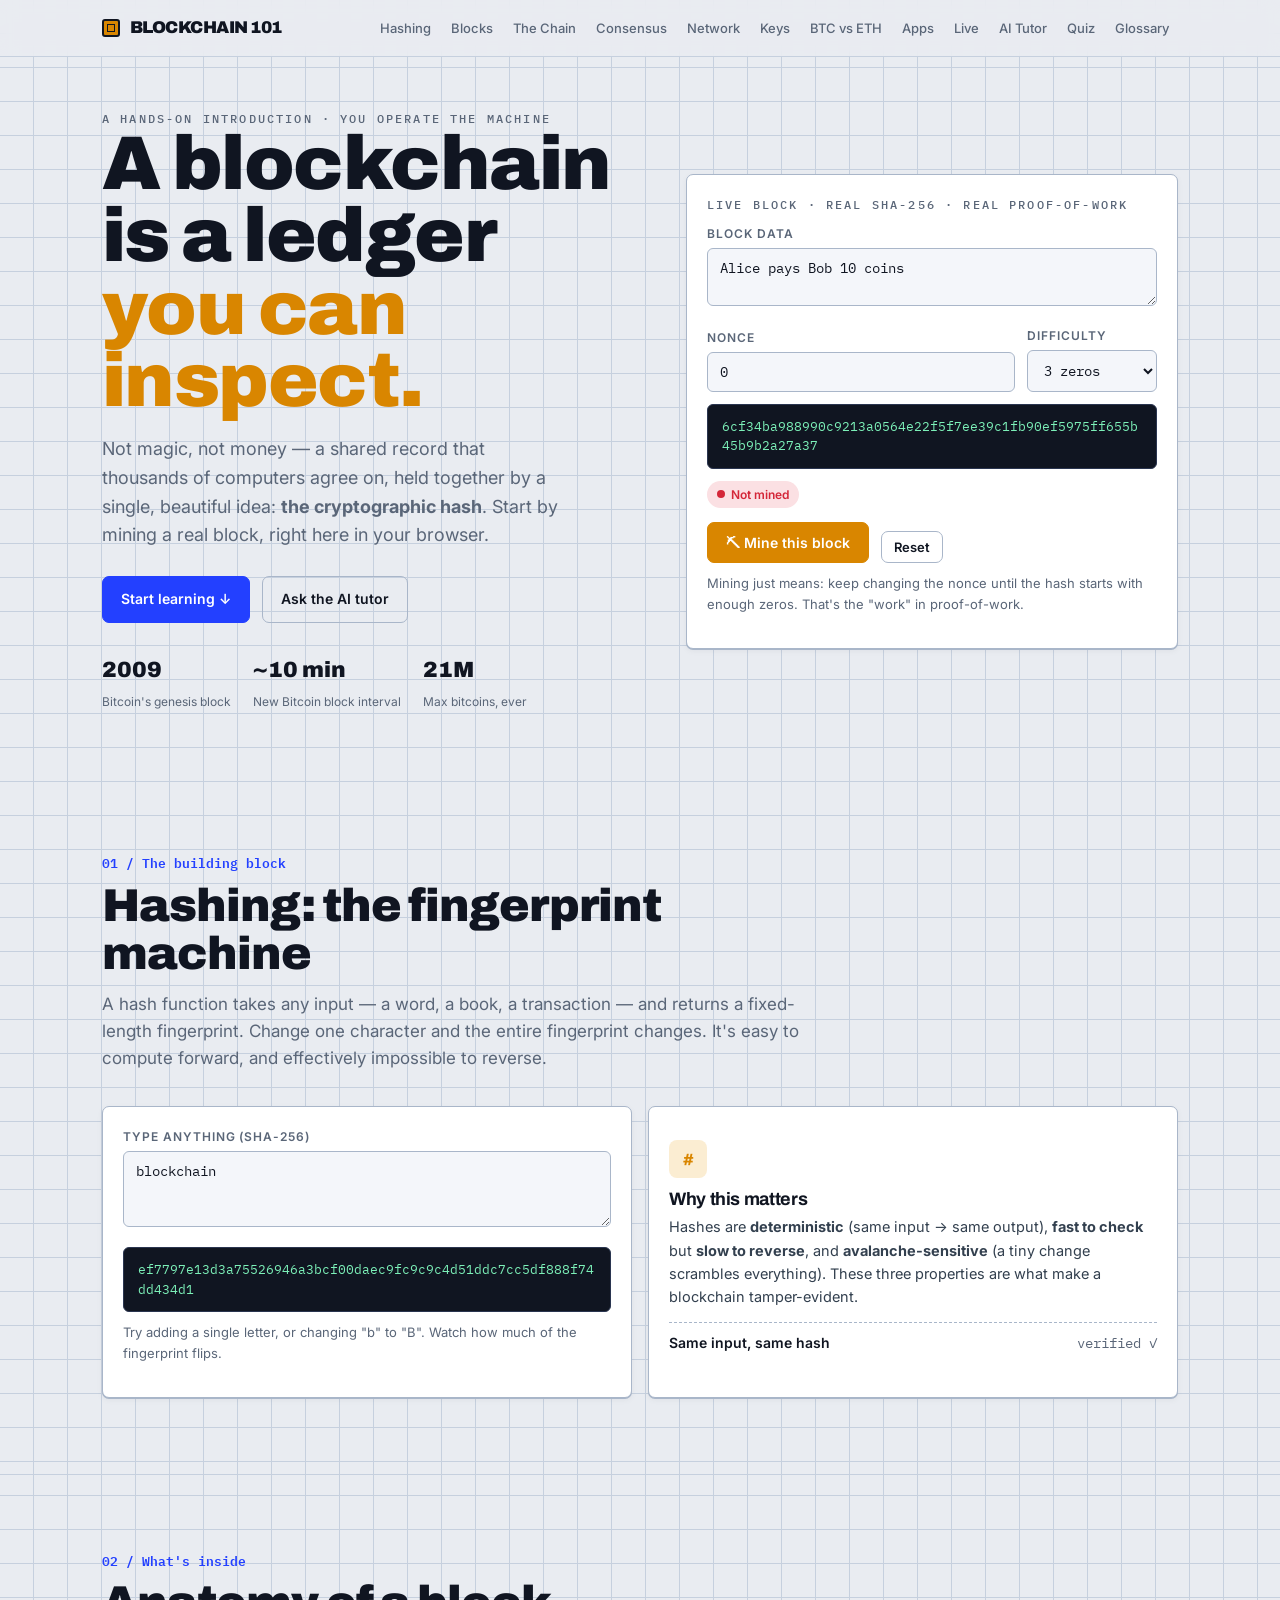
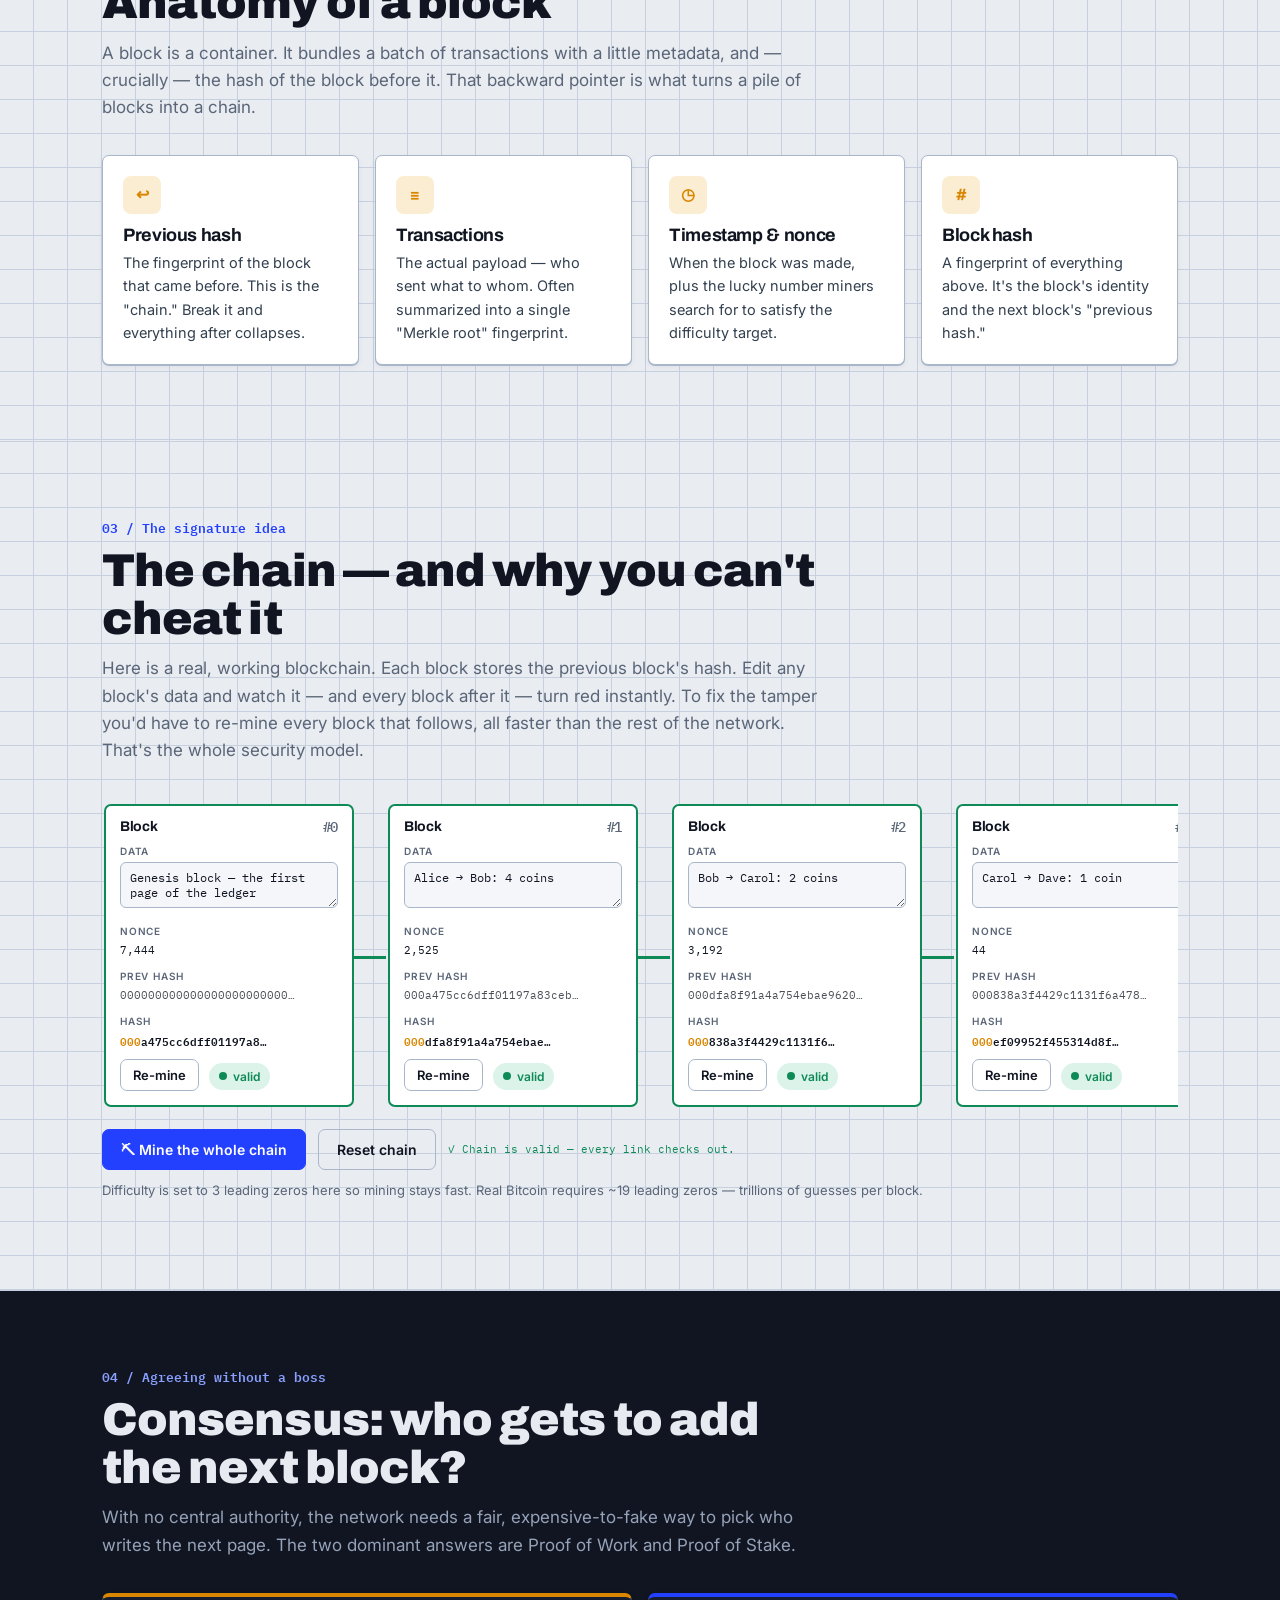
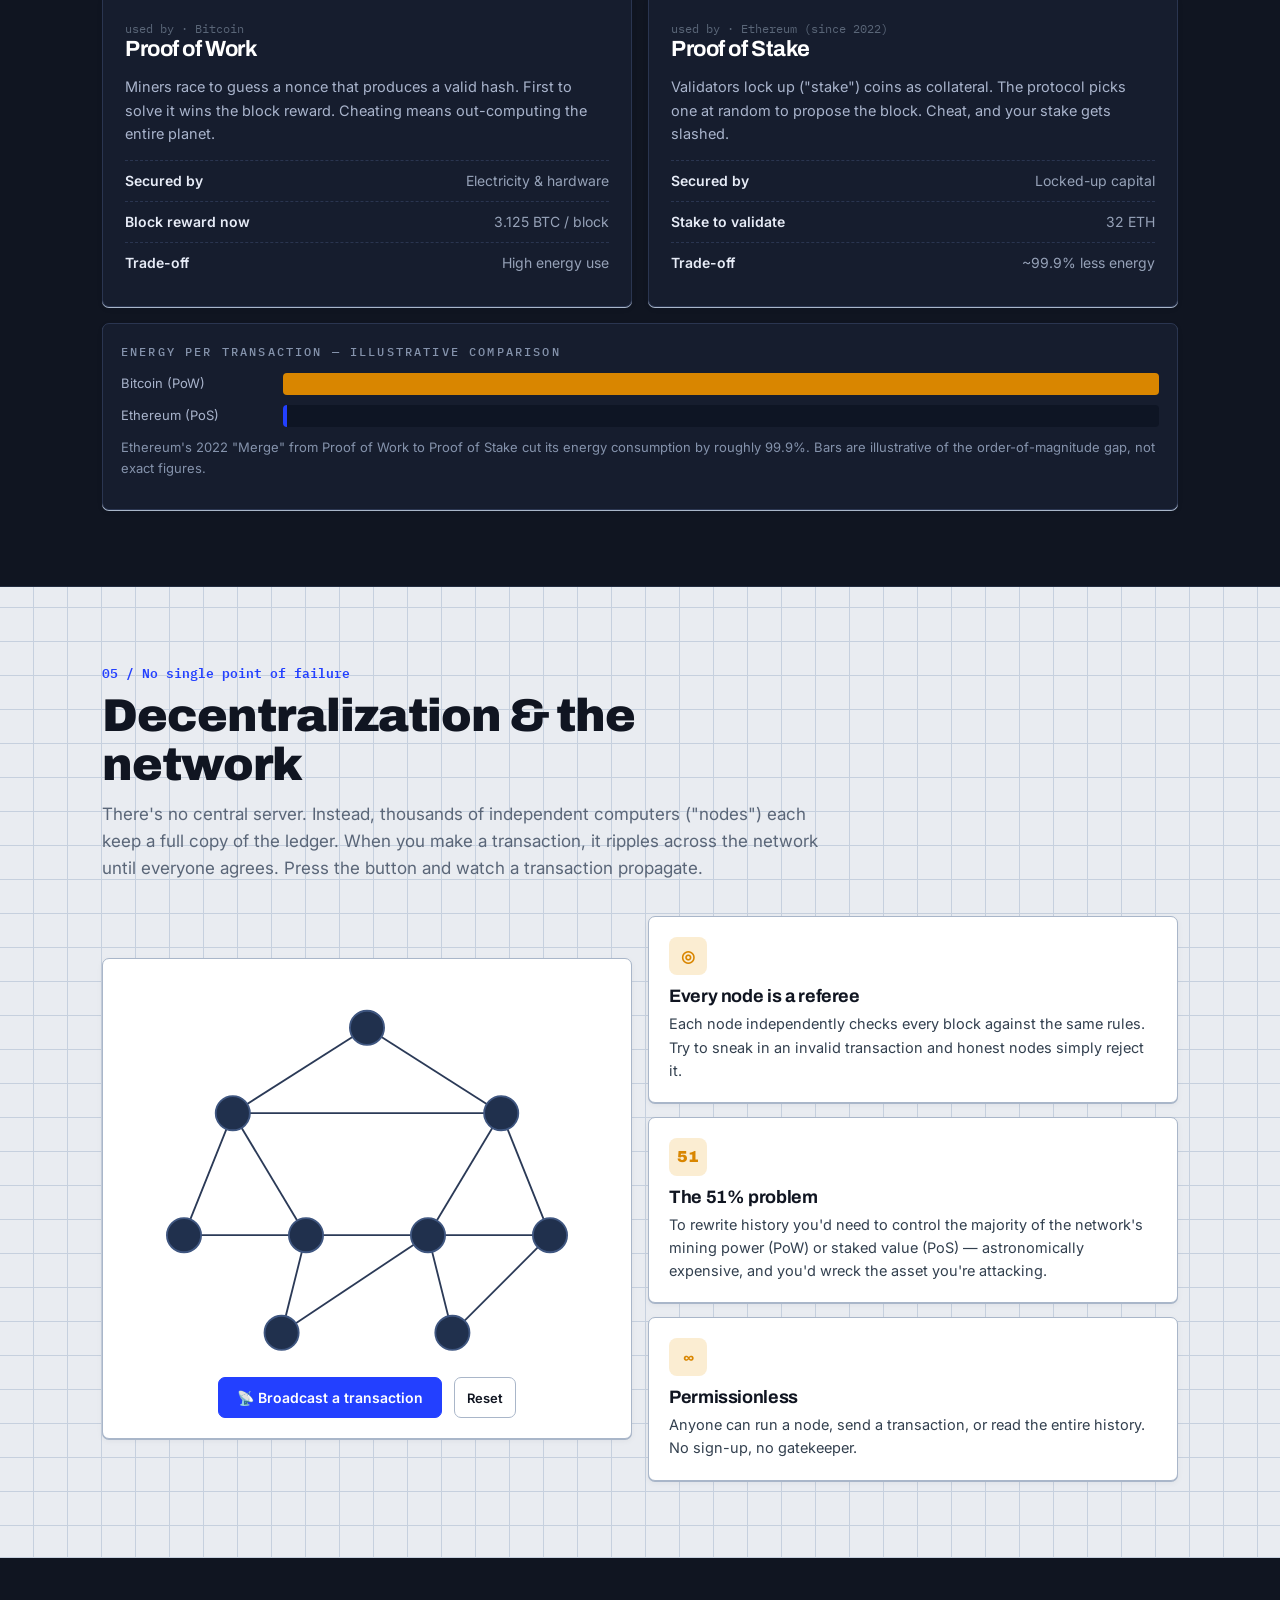
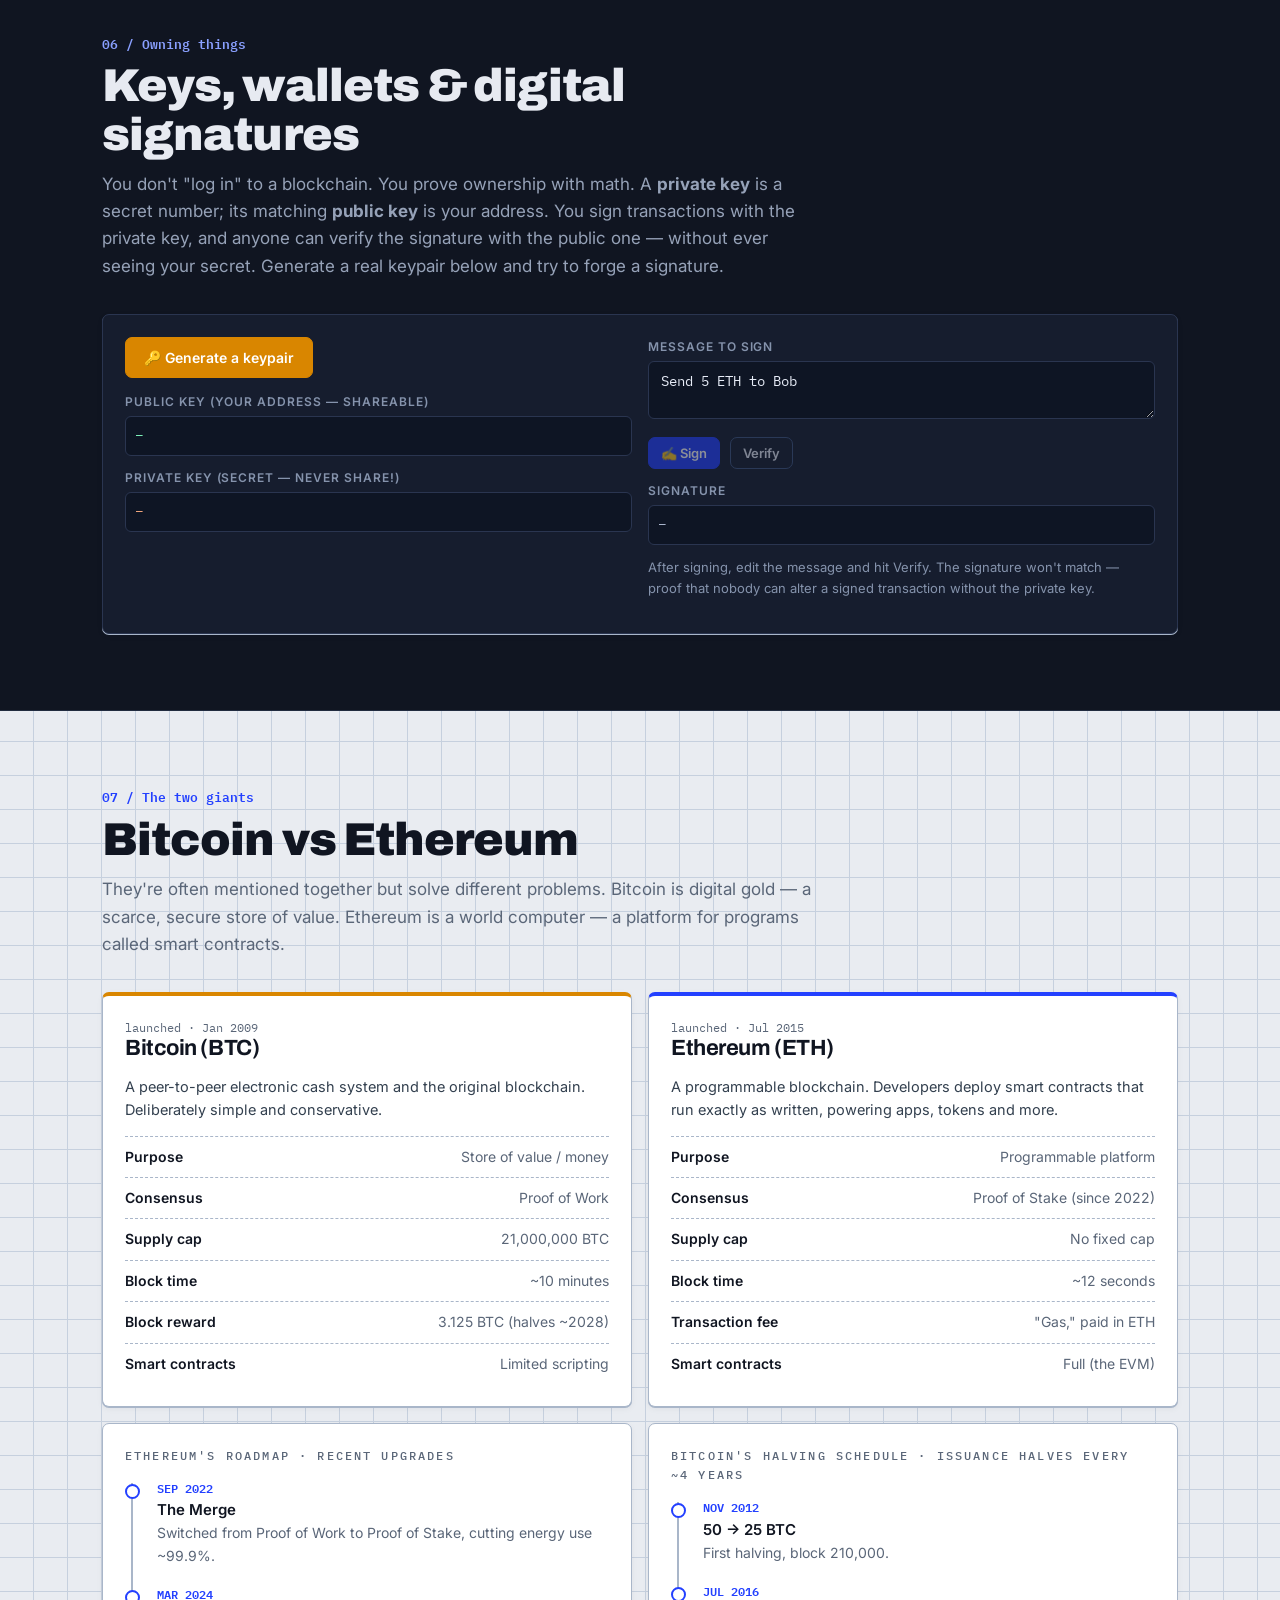
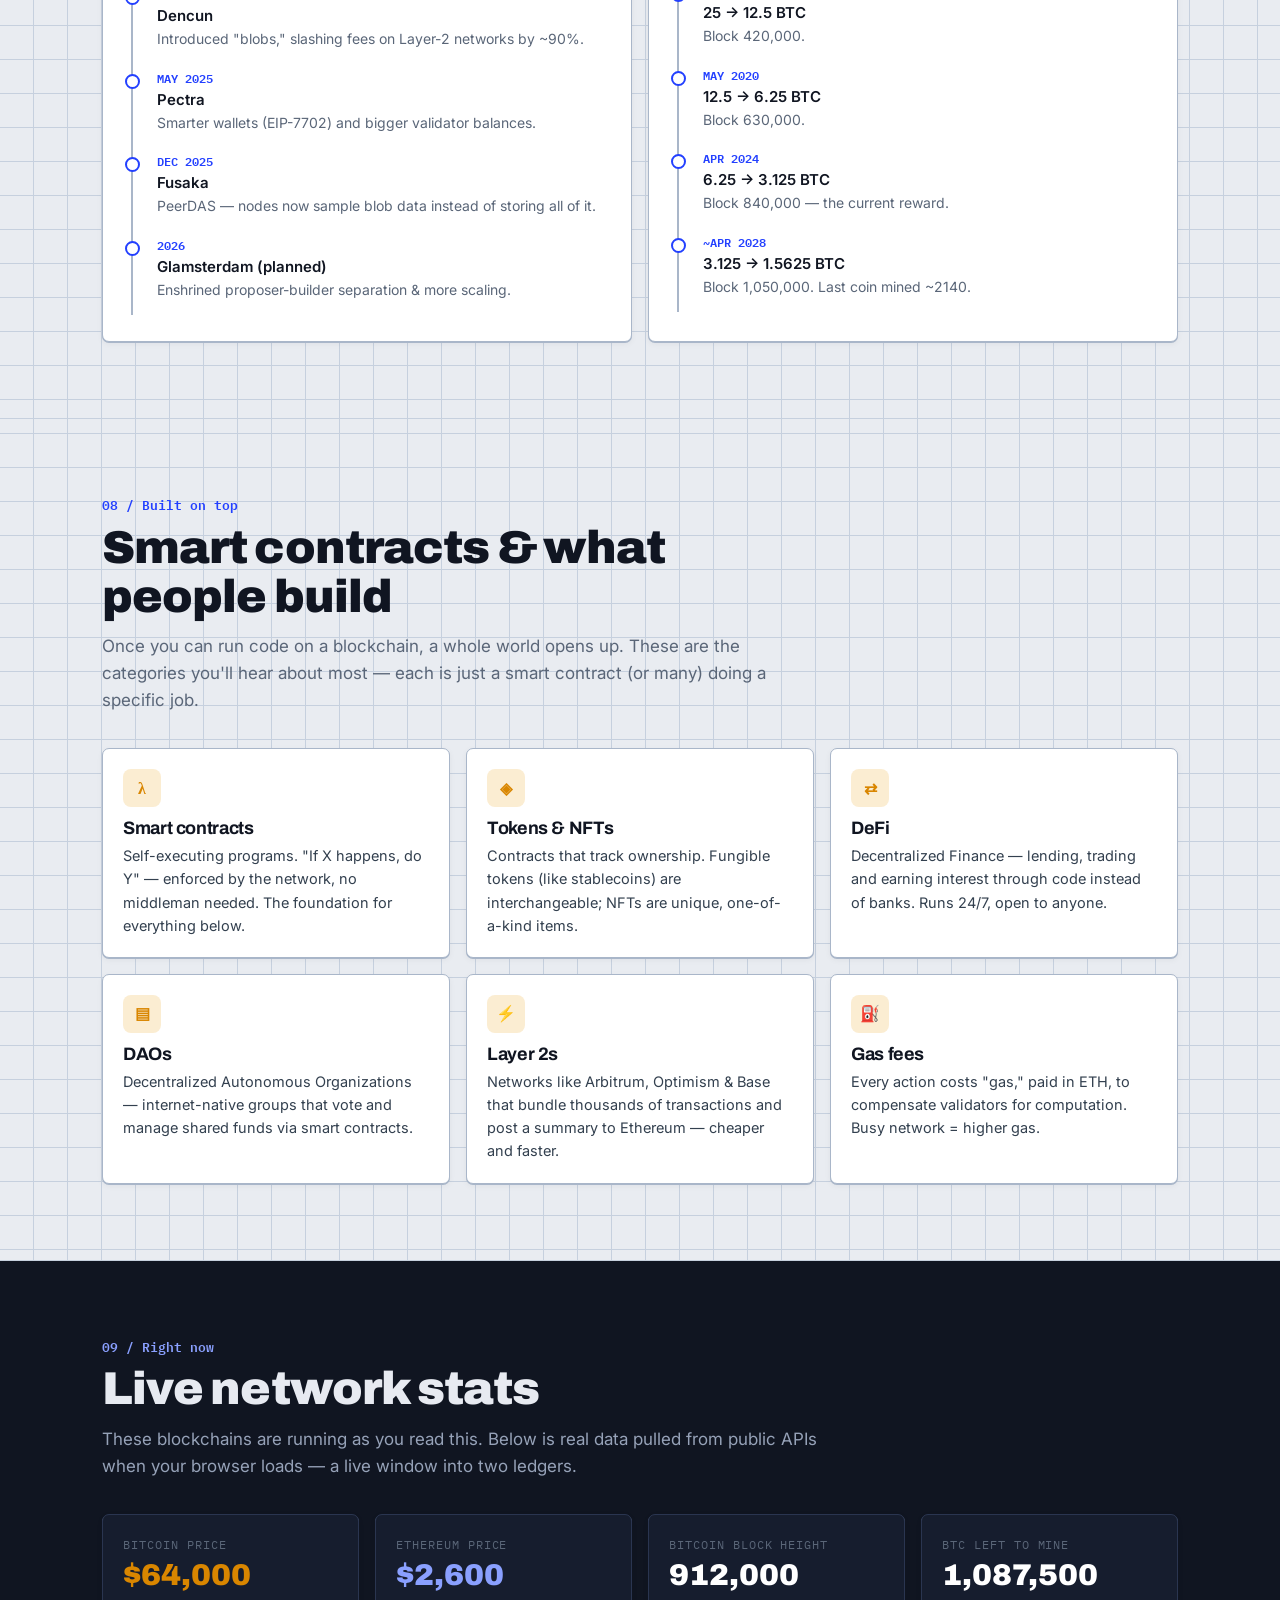
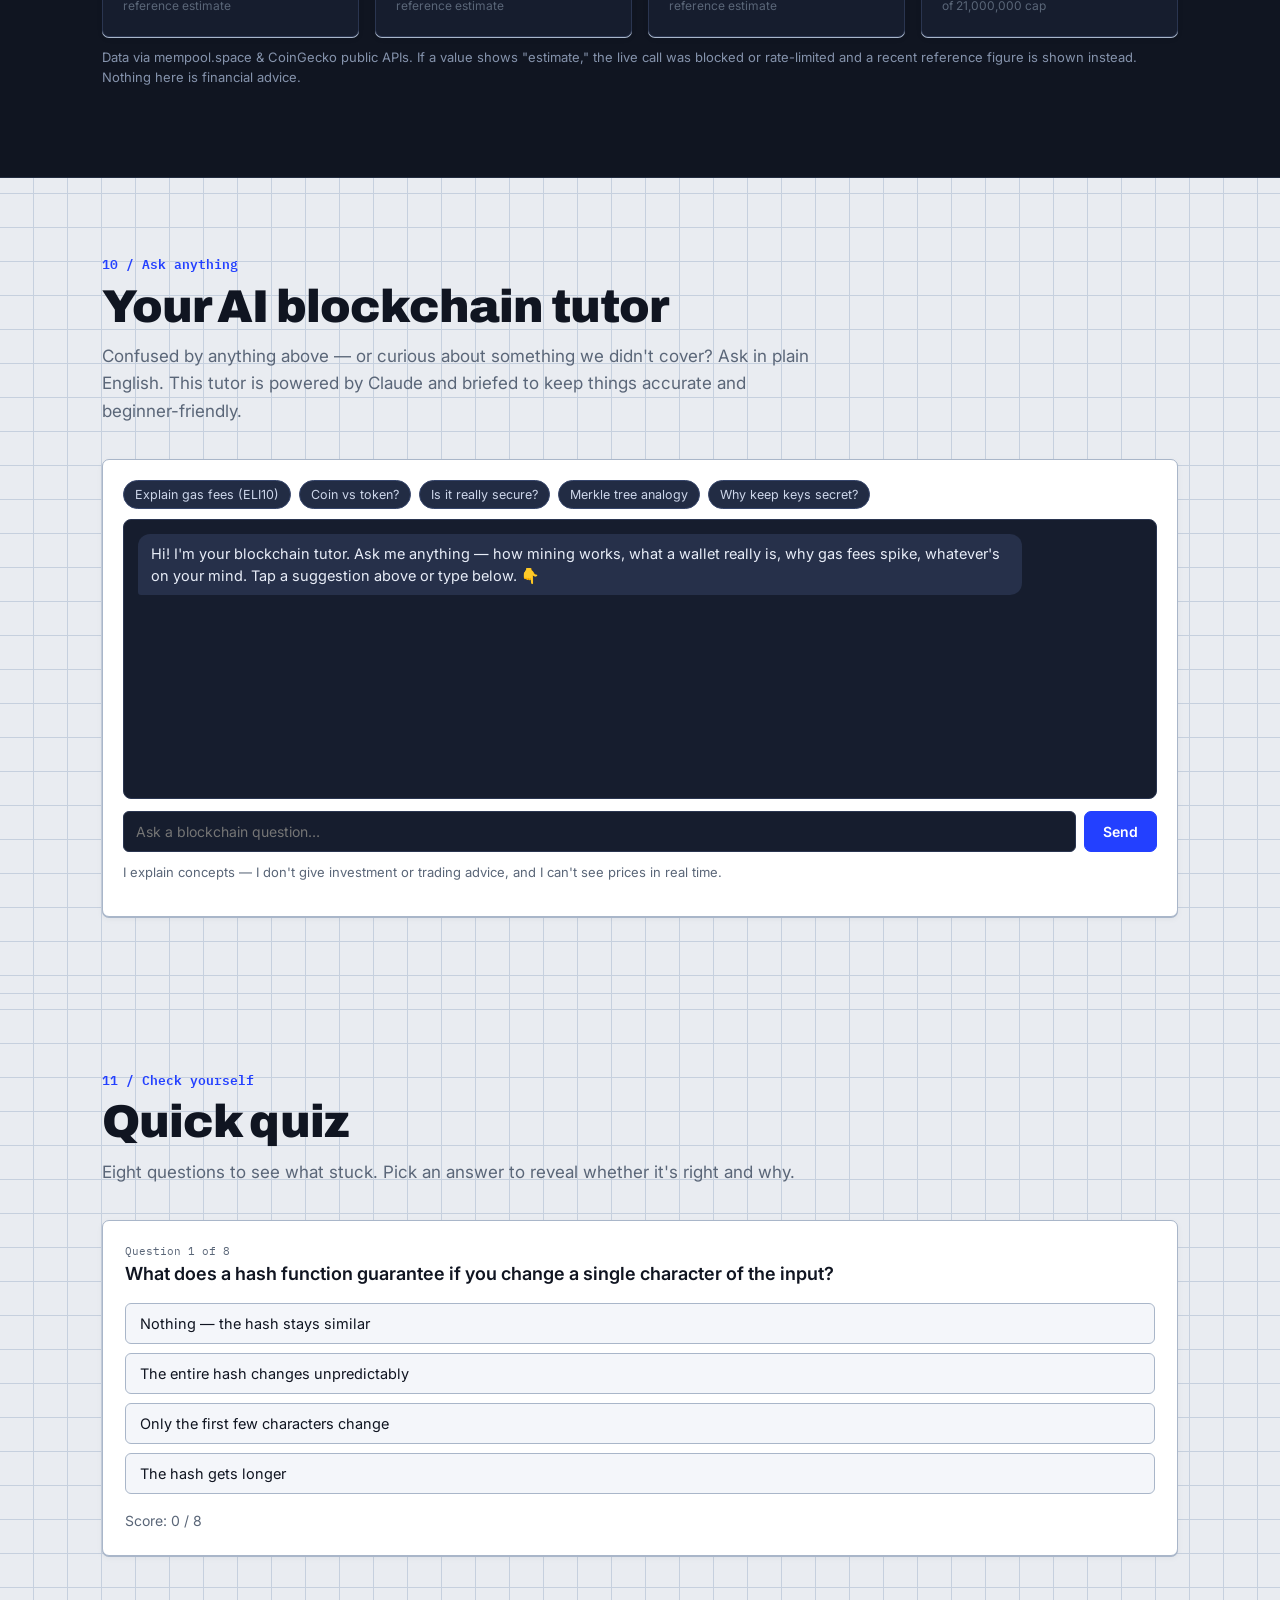
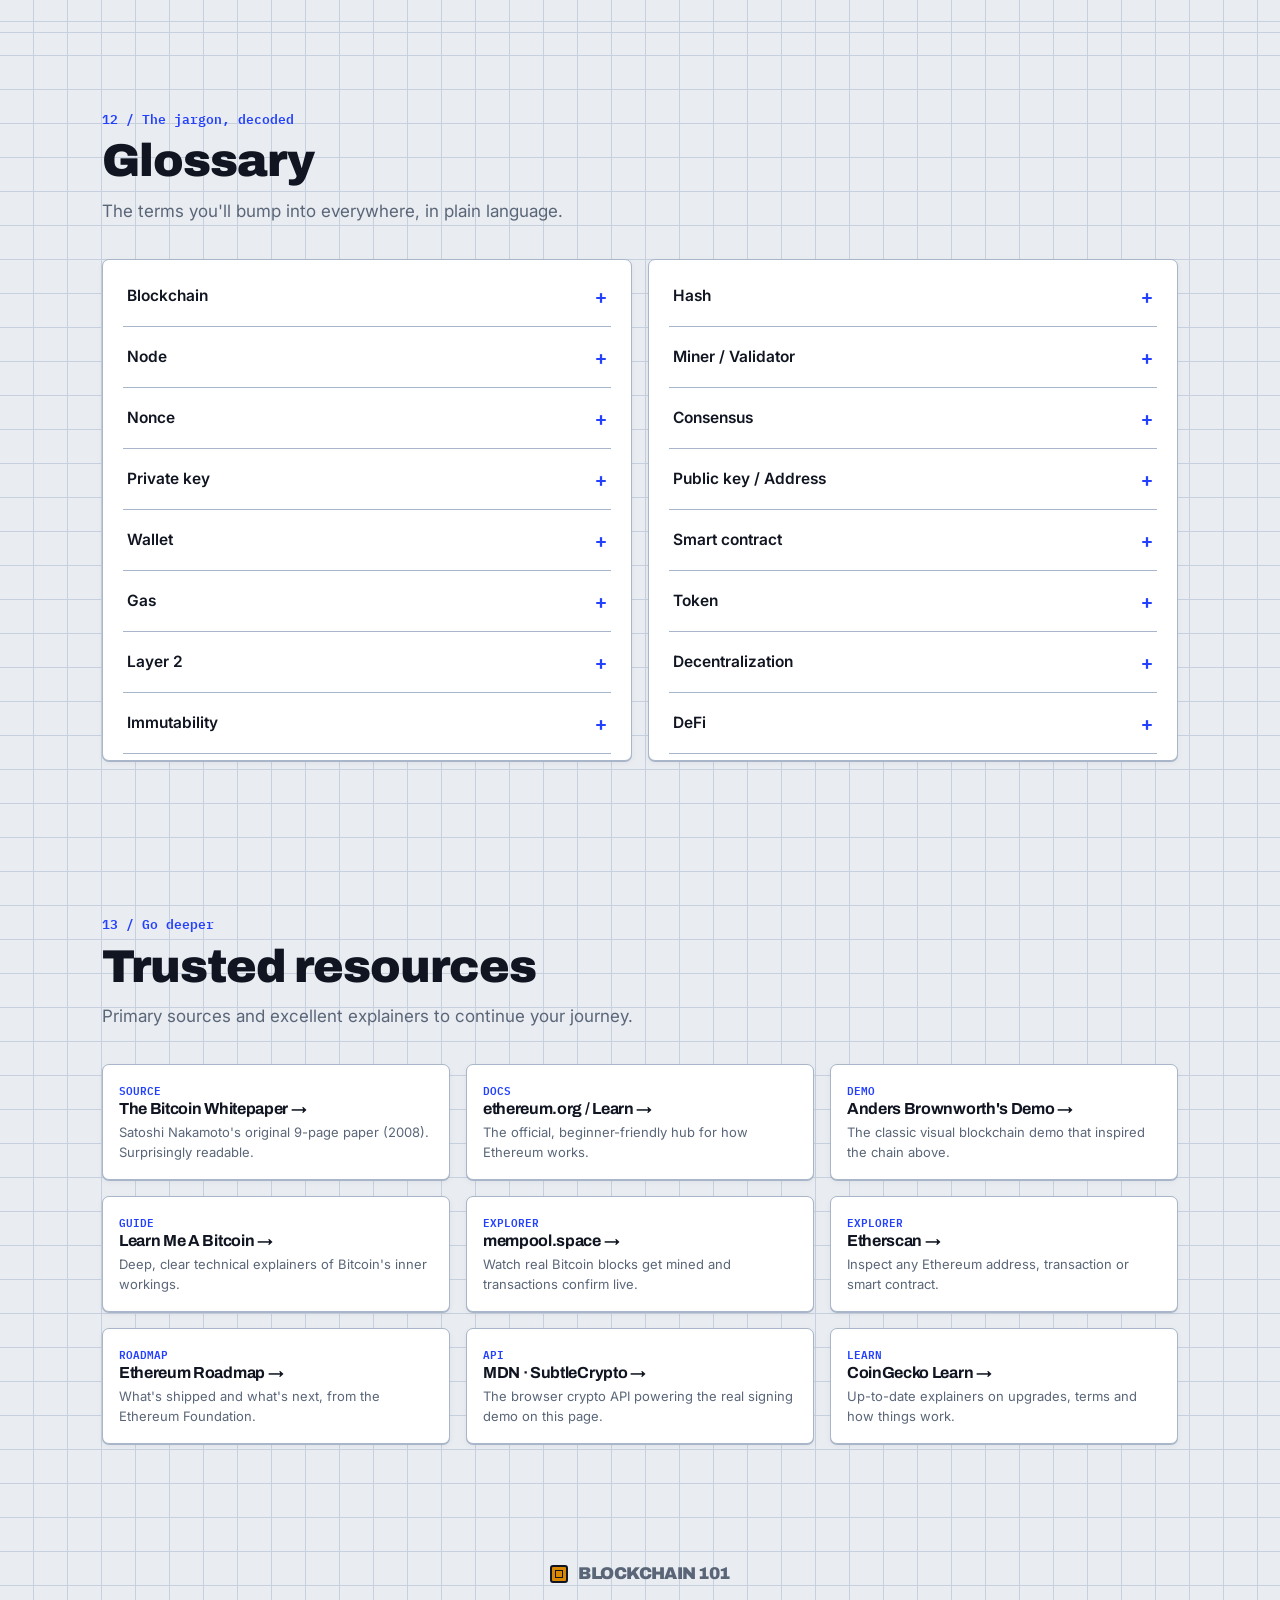
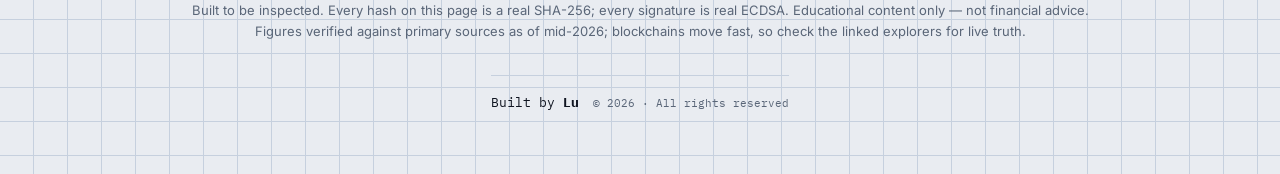
==== blockchain-101.html @ 1255861b "Add files via upload" ====
<!DOCTYPE html>
<html lang="en">
<head>
<meta charset="UTF-8">
<meta name="viewport" content="width=device-width, initial-scale=1.0">
<title>Blockchain 101 — Inspect the Machine</title>
<link rel="preconnect" href="https://fonts.googleapis.com">
<link rel="preconnect" href="https://fonts.gstatic.com" crossorigin>
<link href="https://fonts.googleapis.com/css2?family=Archivo:wght@600;700;800;900&family=Inter:wght@400;500;600;700&family=IBM+Plex+Mono:wght@400;500;600&display=swap" rel="stylesheet">
<style>
  :root{
    --paper:#E9ECF1; --ink:#101521; --panel:#FFFFFF; --panel-2:#F4F6FA;
    --line:#C6D0DE; --line-strong:#A9B6C9; --muted:#5A6678;
    --cobalt:#2340FF; --cobalt-soft:#E6EAFF;
    --gold:#D98600; --gold-soft:#FBEDD2;
    --valid:#0E8A57; --valid-soft:#DBF3E8;
    --invalid:#D42638; --invalid-soft:#FBE0E3;
    --r:7px; --maxw:1120px;
    --shadow:0 1px 0 var(--line-strong), 0 2px 6px rgba(16,21,33,.05);
  }
  *{box-sizing:border-box}
  html{scroll-behavior:smooth}
  @media (prefers-reduced-motion:reduce){html{scroll-behavior:auto} *{animation-duration:.001ms!important;transition-duration:.001ms!important}}
  body{
    margin:0; background:var(--paper); color:var(--ink);
    font-family:'Inter',system-ui,sans-serif; line-height:1.6; font-size:16px;
    background-image:
      linear-gradient(var(--line) 1px,transparent 1px),
      linear-gradient(90deg,var(--line) 1px,transparent 1px);
    background-size:34px 34px; background-position:-1px -1px;
  }
  ::selection{background:var(--cobalt);color:#fff}
  a{color:var(--cobalt);text-decoration:none}
  a:hover{text-decoration:underline}
  h1,h2,h3,h4{font-family:'Archivo',sans-serif;line-height:1.05;margin:0;letter-spacing:-.02em}
  .mono{font-family:'IBM Plex Mono',monospace}
  .wrap{max-width:var(--maxw);margin:0 auto;padding:0 22px}
  .eyebrow{font-family:'IBM Plex Mono',monospace;font-size:12px;font-weight:500;letter-spacing:.18em;text-transform:uppercase;color:var(--muted)}
  button{font-family:'Inter',sans-serif;cursor:pointer}
  button:focus-visible,a:focus-visible,textarea:focus-visible,input:focus-visible,select:focus-visible,.qopt:focus-visible{outline:3px solid var(--cobalt);outline-offset:2px}
  .btn{background:var(--ink);color:#fff;border:1px solid var(--ink);padding:11px 18px;border-radius:var(--r);font-weight:600;font-size:14px;transition:transform .08s,background .15s}
  .btn:hover{background:#000;transform:translateY(-1px)}
  .btn:active{transform:translateY(0)}
  .btn.cobalt{background:var(--cobalt);border-color:var(--cobalt)}
  .btn.cobalt:hover{background:#1730d8}
  .btn.ghost{background:transparent;color:var(--ink);border:1px solid var(--line-strong)}
  .btn.ghost:hover{background:var(--panel-2);transform:translateY(-1px)}
  .btn.gold{background:var(--gold);border-color:var(--gold);color:#fff}
  .btn.gold:hover{background:#b97300}
  .btn:disabled{opacity:.5;cursor:not-allowed;transform:none}
  .btn.sm{padding:7px 12px;font-size:13px}

  /* NAV */
  nav{position:sticky;top:0;z-index:50;background:rgba(233,236,241,.86);backdrop-filter:blur(8px);border-bottom:1px solid var(--line)}
  .navbar{display:flex;align-items:center;justify-content:space-between;height:56px}
  .brand{display:flex;align-items:center;gap:10px;font-family:'Archivo';font-weight:900;font-size:17px;letter-spacing:-.03em}
  .brand .cube{width:18px;height:18px;border:2px solid var(--ink);border-radius:3px;position:relative;background:var(--gold)}
  .brand .cube::after{content:"";position:absolute;inset:3px;border:1px solid var(--ink)}
  .navlinks{display:flex;gap:2px;flex-wrap:wrap}
  .navlinks a{color:var(--muted);font-size:13px;font-weight:500;padding:6px 9px;border-radius:5px}
  .navlinks a:hover{color:var(--ink);background:var(--panel-2);text-decoration:none}
  .progress{position:fixed;top:0;left:0;height:3px;background:var(--gold);width:0;z-index:60;transition:width .1s}
  @media(max-width:860px){.navlinks{display:none}}

  /* SECTION SCAFFOLD */
  section{padding:76px 0;border-bottom:1px solid var(--line)}
  .sechead{margin-bottom:34px;max-width:720px}
  .sechead .num{font-family:'IBM Plex Mono';color:var(--cobalt);font-weight:600;font-size:13px}
  .sechead h2{font-size:clamp(28px,4.2vw,46px);font-weight:900;margin:8px 0 12px}
  .sechead p{color:var(--muted);font-size:17px;margin:0}
  .dark{background:var(--ink);color:#E7EAF1;border-color:#222c3f;background-image:none}
  .dark .sechead p{color:#96A2B8}
  .dark .eyebrow{color:#8593AC}
  .dark a{color:#8AA0FF}

  /* CARDS */
  .card{background:var(--panel);border:1px solid var(--line-strong);border-radius:var(--r);box-shadow:var(--shadow)}
  .grid{display:grid;gap:16px}
  .g2{grid-template-columns:1fr 1fr}
  .g3{grid-template-columns:repeat(3,1fr)}
  .g4{grid-template-columns:repeat(4,1fr)}
  @media(max-width:820px){.g2,.g3,.g4{grid-template-columns:1fr}}

  textarea,input[type=text],select{
    width:100%;font-family:'IBM Plex Mono',monospace;font-size:14px;color:var(--ink);
    background:var(--panel-2);border:1px solid var(--line-strong);border-radius:6px;padding:10px 12px;resize:vertical
  }
  label.fld{display:block;font-size:12px;font-weight:600;color:var(--muted);text-transform:uppercase;letter-spacing:.08em;margin:0 0 5px}

  /* HERO */
  .hero{padding-top:52px;padding-bottom:64px}
  .hero-grid{display:grid;grid-template-columns:1.05fr .95fr;gap:40px;align-items:center}
  @media(max-width:900px){.hero-grid{grid-template-columns:1fr;gap:28px}}
  .hero h1{font-size:clamp(40px,7vw,76px);font-weight:900;line-height:.95}
  .hero h1 .hl{color:var(--gold)}
  .hero .lede{font-size:18px;color:var(--muted);max-width:460px;margin:18px 0 26px}
  .hero .cta-row{display:flex;gap:12px;flex-wrap:wrap}
  .hero .facts{display:flex;gap:22px;margin-top:30px;flex-wrap:wrap}
  .hero .facts .f b{font-family:'Archivo';font-weight:900;font-size:22px;display:block}
  .hero .facts .f span{font-size:12px;color:var(--muted)}

  /* MINE INSTRUMENT */
  .instrument{padding:20px}
  .instrument .row{display:flex;gap:12px;align-items:flex-end;flex-wrap:wrap}
  .hashline{font-family:'IBM Plex Mono';font-size:13px;word-break:break-all;background:var(--ink);color:#7CF0B8;padding:12px 14px;border-radius:6px;margin-top:12px;line-height:1.5;border:1px solid #2a3550}
  .hashline .zeros{color:var(--gold);background:rgba(217,134,0,.18);border-radius:2px}
  .statusbar{display:flex;align-items:center;gap:10px;margin-top:12px;font-size:13px;flex-wrap:wrap}
  .pill{display:inline-flex;align-items:center;gap:6px;font-weight:600;font-size:12px;padding:4px 10px;border-radius:20px}
  .pill.ok{background:var(--valid-soft);color:var(--valid)}
  .pill.bad{background:var(--invalid-soft);color:var(--invalid)}
  .dot{width:8px;height:8px;border-radius:50%}
  .dot.ok{background:var(--valid)} .dot.bad{background:var(--invalid)}

  /* BLOCKCHAIN DEMO */
  .chain{display:flex;gap:0;overflow-x:auto;padding:6px 2px 16px}
  .blk{min-width:250px;flex:1;background:var(--panel);border:2px solid var(--valid);border-radius:var(--r);padding:14px;margin-right:34px;position:relative;transition:border-color .2s,background .2s}
  .blk:last-child{margin-right:0}
  .blk.invalid{border-color:var(--invalid);background:var(--invalid-soft)}
  .blk::after{content:"";position:absolute;top:50%;right:-34px;width:34px;height:3px;background:var(--valid)}
  .blk.invalid::after{background:var(--invalid)}
  .blk:last-child::after{display:none}
  .blk h4{font-size:14px;display:flex;justify-content:space-between;align-items:center;margin-bottom:8px}
  .blk h4 .bi{font-family:'IBM Plex Mono';color:var(--muted);font-weight:500}
  .blk .lbl{font-size:10px;text-transform:uppercase;letter-spacing:.08em;color:var(--muted);margin:8px 0 3px;font-weight:600}
  .blk textarea{min-height:44px;font-size:12px;padding:7px 9px}
  .blk .mono-sm{font-family:'IBM Plex Mono';font-size:11px;word-break:break-all;color:var(--ink)}
  .blk .prevh{opacity:.75}
  .blk .curh{font-weight:600}
  .blk .z{color:var(--gold)}
  @media(max-width:820px){.blk{margin-right:26px}.blk::after{right:-26px;width:26px}}

  /* NETWORK */
  .netsvg{width:100%;max-width:560px;height:auto;display:block;margin:0 auto}
  .node{fill:#20304d;stroke:#3f5680;stroke-width:1.5;transition:fill .3s,stroke .3s}
  .node.active{fill:var(--gold);stroke:#ffce7a}
  .node.confirmed{fill:var(--valid);stroke:#5fd6a0}
  .edge{stroke:#2b3a57;stroke-width:1.5}
  .edge.lit{stroke:var(--gold);stroke-width:2.5}

  /* COMPARISON */
  .cmp{display:grid;grid-template-columns:1fr 1fr;gap:16px}
  @media(max-width:820px){.cmp{grid-template-columns:1fr}}
  .cmp .col{padding:22px}
  .cmp .col h3{font-size:22px;margin-bottom:4px}
  .cmp .col .tag{font-family:'IBM Plex Mono';font-size:12px;color:var(--muted)}
  .kv{display:flex;justify-content:space-between;gap:12px;padding:9px 0;border-top:1px dashed var(--line-strong);font-size:14px}
  .kv b{font-weight:600}
  .kv span{color:var(--muted);text-align:right}
  .btc{border-top:4px solid var(--gold)}
  .eth{border-top:4px solid var(--cobalt)}

  /* TIMELINE */
  .tl{position:relative;padding-left:26px;margin-top:8px}
  .tl::before{content:"";position:absolute;left:6px;top:4px;bottom:4px;width:2px;background:var(--line-strong)}
  .tl .ev{position:relative;padding:0 0 18px 6px}
  .tl .ev::before{content:"";position:absolute;left:-26px;top:5px;width:11px;height:11px;border-radius:50%;background:var(--panel);border:2px solid var(--cobalt)}
  .tl .ev .d{font-family:'IBM Plex Mono';font-size:12px;color:var(--cobalt);font-weight:600}
  .tl .ev .t{font-weight:600;font-size:15px}
  .tl .ev .x{color:var(--muted);font-size:14px}

  /* CONCEPT CARDS */
  .concept{padding:20px}
  .concept .ic{width:38px;height:38px;border-radius:8px;background:var(--gold-soft);display:flex;align-items:center;justify-content:center;font-family:'Archivo';font-weight:900;color:var(--gold);margin-bottom:12px}
  .concept h4{font-size:18px;margin-bottom:6px}
  .concept p{margin:0;font-size:14.5px;color:#33404f}

  /* STATS */
  .stat{padding:20px;text-align:left}
  .stat .k{font-family:'IBM Plex Mono';font-size:12px;color:var(--muted);text-transform:uppercase;letter-spacing:.08em}
  .stat .v{font-family:'Archivo';font-weight:900;font-size:30px;margin-top:6px;line-height:1}
  .stat .s{font-size:12px;color:var(--muted);margin-top:6px}
  .livebadge{display:inline-flex;align-items:center;gap:6px;font-size:11px;font-family:'IBM Plex Mono';color:var(--valid);font-weight:600}
  .livebadge .dot{width:7px;height:7px;background:var(--valid);animation:blink 1.4s infinite}
  @keyframes blink{50%{opacity:.25}}

  /* TUTOR */
  .tutor{padding:20px}
  .chatbox{background:#161d2e;border:1px solid #2a3550;border-radius:8px;padding:14px;height:280px;overflow-y:auto;margin-bottom:12px;display:flex;flex-direction:column;gap:10px}
  .msg{max-width:88%;padding:9px 13px;border-radius:12px;font-size:14.5px;line-height:1.5;white-space:pre-wrap}
  .msg.u{align-self:flex-end;background:var(--cobalt);color:#fff;border-bottom-right-radius:3px}
  .msg.a{align-self:flex-start;background:#26304a;color:#e7ecf7;border-bottom-left-radius:3px}
  .msg.a a{color:#9fb2ff}
  .chips{display:flex;gap:8px;flex-wrap:wrap;margin-bottom:10px}
  .chip{background:#222c44;border:1px solid #35446a;color:#cdd6ea;font-size:12.5px;padding:6px 11px;border-radius:20px;cursor:pointer;transition:background .15s}
  .chip:hover{background:#2c3a5c}
  .inputrow{display:flex;gap:8px}
  .inputrow input{background:#161d2e;color:#e7ecf7;border-color:#2a3550;font-family:'Inter'}
  .typing{display:inline-flex;gap:4px}
  .typing span{width:6px;height:6px;border-radius:50%;background:#8ea0c8;animation:td 1s infinite}
  .typing span:nth-child(2){animation-delay:.15s} .typing span:nth-child(3){animation-delay:.3s}
  @keyframes td{0%,60%,100%{opacity:.25}30%{opacity:1}}

  /* QUIZ */
  .quiz{padding:22px}
  .qq{font-weight:600;font-size:18px;margin-bottom:14px}
  .qopts{display:grid;gap:9px}
  .qopt{text-align:left;background:var(--panel-2);border:1px solid var(--line-strong);border-radius:6px;padding:11px 14px;font-size:14.5px;font-family:'Inter';color:var(--ink);transition:background .12s}
  .qopt:hover:not(:disabled){background:var(--cobalt-soft);border-color:var(--cobalt)}
  .qopt.correct{background:var(--valid-soft);border-color:var(--valid);color:var(--valid);font-weight:600}
  .qopt.wrong{background:var(--invalid-soft);border-color:var(--invalid);color:var(--invalid)}
  .qexpl{margin-top:14px;padding:12px 14px;background:var(--gold-soft);border-radius:6px;font-size:14px;display:none}
  .qexpl.show{display:block}
  .qbar{display:flex;justify-content:space-between;align-items:center;margin-top:16px;font-size:14px;color:var(--muted)}

  /* GLOSSARY */
  .gitem{border-bottom:1px solid var(--line-strong)}
  .gitem summary{cursor:pointer;padding:14px 4px;font-weight:600;font-size:15.5px;list-style:none;display:flex;justify-content:space-between;align-items:center}
  .gitem summary::-webkit-details-marker{display:none}
  .gitem summary::after{content:"+";font-family:'IBM Plex Mono';color:var(--cobalt);font-size:20px;font-weight:600}
  .gitem[open] summary::after{content:"–"}
  .gitem p{margin:0 4px 16px;color:#38424f;font-size:14.5px}

  /* RESOURCES */
  .res{display:flex;gap:12px;align-items:flex-start;padding:16px;text-decoration:none;color:var(--ink);transition:transform .1s}
  .res:hover{transform:translateY(-2px);text-decoration:none}
  .res .rn{font-family:'IBM Plex Mono';font-size:11px;color:var(--cobalt);font-weight:600}
  .res h4{font-size:16px;margin:2px 0 4px}
  .res p{margin:0;font-size:13px;color:var(--muted)}

  footer{padding:40px 0 60px;text-align:center;color:var(--muted);font-size:13px}
  .note{font-size:13px;color:var(--muted);margin-top:10px}
  .cap{font-family:'IBM Plex Mono';font-size:11px;color:var(--muted)}
  .inlinehash{font-family:'IBM Plex Mono';font-size:13px;background:var(--panel-2);padding:2px 6px;border-radius:4px;border:1px solid var(--line-strong)}
</style>
</head>
<body>
<div class="progress" id="progress"></div>
<nav>
  <div class="wrap navbar">
    <div class="brand"><span class="cube"></span> BLOCKCHAIN&nbsp;101</div>
    <div class="navlinks">
      <a href="#hash">Hashing</a>
      <a href="#block">Blocks</a>
      <a href="#chain">The Chain</a>
      <a href="#consensus">Consensus</a>
      <a href="#network">Network</a>
      <a href="#keys">Keys</a>
      <a href="#compare">BTC vs ETH</a>
      <a href="#apps">Apps</a>
      <a href="#live">Live</a>
      <a href="#tutor">AI Tutor</a>
      <a href="#quiz">Quiz</a>
      <a href="#glossary">Glossary</a>
    </div>
  </div>
</nav>

<!-- HERO -->
<header class="hero wrap">
  <div class="hero-grid">
    <div>
      <div class="eyebrow">A hands-on introduction · you operate the machine</div>
      <h1>A blockchain is a ledger <span class="hl">you can inspect.</span></h1>
      <p class="lede">Not magic, not money — a shared record that thousands of computers agree on, held together by a single, beautiful idea: <b>the cryptographic hash</b>. Start by mining a real block, right here in your browser.</p>
      <div class="cta-row">
        <a href="#hash" class="btn cobalt">Start learning ↓</a>
        <a href="#tutor" class="btn ghost">Ask the AI tutor</a>
      </div>
      <div class="facts">
        <div class="f"><b>2009</b><span>Bitcoin's genesis block</span></div>
        <div class="f"><b>~10&nbsp;min</b><span>New Bitcoin block interval</span></div>
        <div class="f"><b>21M</b><span>Max bitcoins, ever</span></div>
      </div>
    </div>
    <div class="card instrument" id="heroInstrument">
      <div class="eyebrow" style="margin-bottom:10px">Live block · real SHA-256 · real proof-of-work</div>
      <label class="fld" for="heroData">Block data</label>
      <textarea id="heroData" rows="2">Alice pays Bob 10 coins</textarea>
      <div class="row" style="margin-top:12px">
        <div style="flex:1">
          <label class="fld" for="heroNonce">Nonce</label>
          <input type="text" id="heroNonce" value="0">
        </div>
        <div style="width:130px">
          <label class="fld" for="heroDiff">Difficulty</label>
          <select id="heroDiff">
            <option value="2">2 zeros (easy)</option>
            <option value="3" selected>3 zeros</option>
            <option value="4">4 zeros (slow)</option>
          </select>
        </div>
      </div>
      <div class="hashline mono" id="heroHash">—</div>
      <div class="statusbar">
        <span id="heroPill" class="pill bad"><span class="dot bad"></span> Not mined</span>
        <span class="cap" id="heroMeta"></span>
      </div>
      <div class="row" style="margin-top:14px">
        <button class="btn gold" id="heroMine">⛏ Mine this block</button>
        <button class="btn ghost sm" id="heroReset">Reset</button>
      </div>
      <p class="note">Mining just means: keep changing the nonce until the hash starts with enough zeros. That's the "work" in proof-of-work.</p>
    </div>
  </div>
</header>

<!-- HASHING -->
<section id="hash">
  <div class="wrap">
    <div class="sechead">
      <div class="num">01 / The building block</div>
      <h2>Hashing: the fingerprint machine</h2>
      <p>A hash function takes any input — a word, a book, a transaction — and returns a fixed-length fingerprint. Change one character and the entire fingerprint changes. It's easy to compute forward, and effectively impossible to reverse.</p>
    </div>
    <div class="grid g2">
      <div class="card" style="padding:20px">
        <label class="fld" for="hashIn">Type anything (SHA-256)</label>
        <textarea id="hashIn" rows="3">blockchain</textarea>
        <div class="hashline mono" id="hashOut">—</div>
        <p class="note" id="avalanche">Try adding a single letter, or changing "b" to "B". Watch how much of the fingerprint flips.</p>
      </div>
      <div class="card concept" style="display:flex;flex-direction:column;justify-content:center;gap:14px">
        <div>
          <div class="ic">#</div>
          <h4>Why this matters</h4>
          <p>Hashes are <b>deterministic</b> (same input → same output), <b>fast to check</b> but <b>slow to reverse</b>, and <b>avalanche-sensitive</b> (a tiny change scrambles everything). These three properties are what make a blockchain tamper-evident.</p>
        </div>
        <div class="kv" style="border-top:1px dashed var(--line-strong)"><b>Same input, same hash</b><span id="determineFlag" class="mono">verified ✓</span></div>
      </div>
    </div>
  </div>
</section>

<!-- BLOCK ANATOMY -->
<section id="block">
  <div class="wrap">
    <div class="sechead">
      <div class="num">02 / What's inside</div>
      <h2>Anatomy of a block</h2>
      <p>A block is a container. It bundles a batch of transactions with a little metadata, and — crucially — the hash of the block before it. That backward pointer is what turns a pile of blocks into a chain.</p>
    </div>
    <div class="grid g4">
      <div class="card concept"><div class="ic">↩</div><h4>Previous hash</h4><p>The fingerprint of the block that came before. This is the "chain." Break it and everything after collapses.</p></div>
      <div class="card concept"><div class="ic">≡</div><h4>Transactions</h4><p>The actual payload — who sent what to whom. Often summarized into a single "Merkle root" fingerprint.</p></div>
      <div class="card concept"><div class="ic">◷</div><h4>Timestamp &amp; nonce</h4><p>When the block was made, plus the lucky number miners search for to satisfy the difficulty target.</p></div>
      <div class="card concept"><div class="ic">#</div><h4>Block hash</h4><p>A fingerprint of everything above. It's the block's identity and the next block's "previous hash."</p></div>
    </div>
  </div>
</section>

<!-- CHAIN DEMO (signature) -->
<section id="chain">
  <div class="wrap">
    <div class="sechead">
      <div class="num">03 / The signature idea</div>
      <h2>The chain — and why you can't cheat it</h2>
      <p>Here is a real, working blockchain. Each block stores the previous block's hash. Edit any block's data and watch it — and every block after it — turn red instantly. To fix the tamper you'd have to re-mine every block that follows, all faster than the rest of the network. That's the whole security model.</p>
    </div>
    <div class="chain" id="chainDemo"></div>
    <div class="row" style="display:flex;gap:12px;flex-wrap:wrap;margin-top:6px">
      <button class="btn cobalt" id="mineAll">⛏ Mine the whole chain</button>
      <button class="btn ghost" id="resetChain">Reset chain</button>
      <span class="cap" id="chainMeta" style="align-self:center"></span>
    </div>
    <p class="note">Difficulty is set to 3 leading zeros here so mining stays fast. Real Bitcoin requires ~19 leading zeros — trillions of guesses per block.</p>
  </div>
</section>

<!-- CONSENSUS -->
<section id="consensus" class="dark">
  <div class="wrap">
    <div class="sechead">
      <div class="num" style="color:#8AA0FF">04 / Agreeing without a boss</div>
      <h2>Consensus: who gets to add the next block?</h2>
      <p>With no central authority, the network needs a fair, expensive-to-fake way to pick who writes the next page. The two dominant answers are Proof of Work and Proof of Stake.</p>
    </div>
    <div class="cmp">
      <div class="card col" style="background:#161d2e;border-color:#2a3550;color:#e7ecf7;border-top:4px solid var(--gold)">
        <div class="tag">used by · Bitcoin</div>
        <h3 style="color:#fff">Proof of Work</h3>
        <p style="color:#a9b4cc;font-size:14.5px">Miners race to guess a nonce that produces a valid hash. First to solve it wins the block reward. Cheating means out-computing the entire planet.</p>
        <div class="kv" style="border-color:#2a3550"><b>Secured by</b><span style="color:#96a2b8">Electricity &amp; hardware</span></div>
        <div class="kv" style="border-color:#2a3550"><b>Block reward now</b><span style="color:#96a2b8">3.125 BTC / block</span></div>
        <div class="kv" style="border-color:#2a3550"><b>Trade-off</b><span style="color:#96a2b8">High energy use</span></div>
      </div>
      <div class="card col" style="background:#161d2e;border-color:#2a3550;color:#e7ecf7;border-top:4px solid var(--cobalt)">
        <div class="tag">used by · Ethereum (since 2022)</div>
        <h3 style="color:#fff">Proof of Stake</h3>
        <p style="color:#a9b4cc;font-size:14.5px">Validators lock up ("stake") coins as collateral. The protocol picks one at random to propose the block. Cheat, and your stake gets slashed.</p>
        <div class="kv" style="border-color:#2a3550"><b>Secured by</b><span style="color:#96a2b8">Locked-up capital</span></div>
        <div class="kv" style="border-color:#2a3550"><b>Stake to validate</b><span style="color:#96a2b8">32 ETH</span></div>
        <div class="kv" style="border-color:#2a3550"><b>Trade-off</b><span style="color:#96a2b8">~99.9% less energy</span></div>
      </div>
    </div>
    <div class="card" style="margin-top:16px;padding:18px;background:#161d2e;border-color:#2a3550">
      <div class="eyebrow" style="color:#8593AC;margin-bottom:12px">Energy per transaction — illustrative comparison</div>
      <div style="display:flex;align-items:center;gap:12px;margin-bottom:10px"><span style="width:150px;color:#a9b4cc;font-size:13px">Bitcoin (PoW)</span><div style="flex:1;background:#0e1524;border-radius:4px;overflow:hidden;height:22px"><div id="bar-pow" style="width:0;height:100%;background:var(--gold);transition:width 1.2s ease"></div></div></div>
      <div style="display:flex;align-items:center;gap:12px"><span style="width:150px;color:#a9b4cc;font-size:13px">Ethereum (PoS)</span><div style="flex:1;background:#0e1524;border-radius:4px;overflow:hidden;height:22px"><div id="bar-pos" style="width:0;height:100%;background:var(--cobalt);transition:width 1.2s ease .3s"></div></div></div>
      <p class="note" style="color:#8593AC">Ethereum's 2022 "Merge" from Proof of Work to Proof of Stake cut its energy consumption by roughly 99.9%. Bars are illustrative of the order-of-magnitude gap, not exact figures.</p>
    </div>
  </div>
</section>

<!-- NETWORK -->
<section id="network">
  <div class="wrap">
    <div class="sechead">
      <div class="num">05 / No single point of failure</div>
      <h2>Decentralization &amp; the network</h2>
      <p>There's no central server. Instead, thousands of independent computers ("nodes") each keep a full copy of the ledger. When you make a transaction, it ripples across the network until everyone agrees. Press the button and watch a transaction propagate.</p>
    </div>
    <div class="grid g2" style="align-items:center">
      <div class="card" style="padding:20px">
        <svg viewBox="0 0 400 320" class="netsvg" id="netsvg" aria-label="Peer-to-peer network diagram"></svg>
        <div style="display:flex;gap:12px;justify-content:center;margin-top:8px">
          <button class="btn cobalt" id="broadcastBtn">📡 Broadcast a transaction</button>
          <button class="btn ghost sm" id="netReset">Reset</button>
        </div>
      </div>
      <div>
        <div class="card concept" style="margin-bottom:14px"><div class="ic">◎</div><h4>Every node is a referee</h4><p>Each node independently checks every block against the same rules. Try to sneak in an invalid transaction and honest nodes simply reject it.</p></div>
        <div class="card concept" style="margin-bottom:14px"><div class="ic">51</div><h4>The 51% problem</h4><p>To rewrite history you'd need to control the majority of the network's mining power (PoW) or staked value (PoS) — astronomically expensive, and you'd wreck the asset you're attacking.</p></div>
        <div class="card concept"><div class="ic">∞</div><h4>Permissionless</h4><p>Anyone can run a node, send a transaction, or read the entire history. No sign-up, no gatekeeper.</p></div>
      </div>
    </div>
  </div>
</section>

<!-- KEYS -->
<section id="keys" class="dark">
  <div class="wrap">
    <div class="sechead">
      <div class="num" style="color:#8AA0FF">06 / Owning things</div>
      <h2>Keys, wallets &amp; digital signatures</h2>
      <p>You don't "log in" to a blockchain. You prove ownership with math. A <b>private key</b> is a secret number; its matching <b>public key</b> is your address. You sign transactions with the private key, and anyone can verify the signature with the public one — without ever seeing your secret. Generate a real keypair below and try to forge a signature.</p>
    </div>
    <div class="card" style="padding:22px;background:#161d2e;border-color:#2a3550">
      <div class="grid g2">
        <div>
          <button class="btn gold" id="genKeys">🔑 Generate a keypair</button>
          <div style="margin-top:14px">
            <label class="fld" style="color:#8593AC">Public key (your address — shareable)</label>
            <div class="mono" id="pubKey" style="font-size:11px;word-break:break-all;color:#7CF0B8;background:#0e1524;padding:10px;border-radius:6px;min-height:40px;border:1px solid #2a3550">—</div>
          </div>
          <div style="margin-top:12px">
            <label class="fld" style="color:#8593AC">Private key (secret — never share!)</label>
            <div class="mono" id="privKey" style="font-size:11px;word-break:break-all;color:#F0A57C;background:#0e1524;padding:10px;border-radius:6px;min-height:40px;border:1px solid #2a3550">—</div>
          </div>
        </div>
        <div>
          <label class="fld" style="color:#8593AC" for="signMsg">Message to sign</label>
          <textarea id="signMsg" rows="2" style="background:#0e1524;color:#e7ecf7;border-color:#2a3550">Send 5 ETH to Bob</textarea>
          <div style="display:flex;gap:10px;margin-top:10px">
            <button class="btn cobalt sm" id="signBtn" disabled>✍ Sign</button>
            <button class="btn ghost sm" id="verifyBtn" disabled style="color:#e7ecf7;border-color:#3f5680">Verify</button>
          </div>
          <label class="fld" style="color:#8593AC;margin-top:12px">Signature</label>
          <div class="mono" id="sigOut" style="font-size:11px;word-break:break-all;color:#a9b4cc;background:#0e1524;padding:10px;border-radius:6px;min-height:40px;border:1px solid #2a3550">—</div>
          <div id="verifyResult" style="margin-top:12px;font-size:14px"></div>
          <p class="note" style="color:#8593AC">After signing, edit the message and hit Verify. The signature won't match — proof that nobody can alter a signed transaction without the private key.</p>
        </div>
      </div>
    </div>
  </div>
</section>

<!-- COMPARE -->
<section id="compare">
  <div class="wrap">
    <div class="sechead">
      <div class="num">07 / The two giants</div>
      <h2>Bitcoin vs Ethereum</h2>
      <p>They're often mentioned together but solve different problems. Bitcoin is digital gold — a scarce, secure store of value. Ethereum is a world computer — a platform for programs called smart contracts.</p>
    </div>
    <div class="cmp">
      <div class="card col btc">
        <div class="tag">launched · Jan 2009</div>
        <h3>Bitcoin (BTC)</h3>
        <p style="color:#33404f;font-size:14.5px">A peer-to-peer electronic cash system and the original blockchain. Deliberately simple and conservative.</p>
        <div class="kv"><b>Purpose</b><span>Store of value / money</span></div>
        <div class="kv"><b>Consensus</b><span>Proof of Work</span></div>
        <div class="kv"><b>Supply cap</b><span>21,000,000 BTC</span></div>
        <div class="kv"><b>Block time</b><span>~10 minutes</span></div>
        <div class="kv"><b>Block reward</b><span>3.125 BTC (halves ~2028)</span></div>
        <div class="kv"><b>Smart contracts</b><span>Limited scripting</span></div>
      </div>
      <div class="card col eth">
        <div class="tag">launched · Jul 2015</div>
        <h3>Ethereum (ETH)</h3>
        <p style="color:#33404f;font-size:14.5px">A programmable blockchain. Developers deploy smart contracts that run exactly as written, powering apps, tokens and more.</p>
        <div class="kv"><b>Purpose</b><span>Programmable platform</span></div>
        <div class="kv"><b>Consensus</b><span>Proof of Stake (since 2022)</span></div>
        <div class="kv"><b>Supply cap</b><span>No fixed cap</span></div>
        <div class="kv"><b>Block time</b><span>~12 seconds</span></div>
        <div class="kv"><b>Transaction fee</b><span>"Gas," paid in ETH</span></div>
        <div class="kv"><b>Smart contracts</b><span>Full (the EVM)</span></div>
      </div>
    </div>
    <div class="grid g2" style="margin-top:16px">
      <div class="card" style="padding:22px">
        <div class="eyebrow" style="margin-bottom:14px">Ethereum's roadmap · recent upgrades</div>
        <div class="tl">
          <div class="ev"><div class="d">SEP 2022</div><div class="t">The Merge</div><div class="x">Switched from Proof of Work to Proof of Stake, cutting energy use ~99.9%.</div></div>
          <div class="ev"><div class="d">MAR 2024</div><div class="t">Dencun</div><div class="x">Introduced "blobs," slashing fees on Layer-2 networks by ~90%.</div></div>
          <div class="ev"><div class="d">MAY 2025</div><div class="t">Pectra</div><div class="x">Smarter wallets (EIP-7702) and bigger validator balances.</div></div>
          <div class="ev"><div class="d">DEC 2025</div><div class="t">Fusaka</div><div class="x">PeerDAS — nodes now sample blob data instead of storing all of it.</div></div>
          <div class="ev"><div class="d">2026</div><div class="t">Glamsterdam (planned)</div><div class="x">Enshrined proposer-builder separation &amp; more scaling.</div></div>
        </div>
      </div>
      <div class="card" style="padding:22px">
        <div class="eyebrow" style="margin-bottom:14px">Bitcoin's halving schedule · issuance halves every ~4 years</div>
        <div class="tl">
          <div class="ev"><div class="d">NOV 2012</div><div class="t">50 → 25 BTC</div><div class="x">First halving, block 210,000.</div></div>
          <div class="ev"><div class="d">JUL 2016</div><div class="t">25 → 12.5 BTC</div><div class="x">Block 420,000.</div></div>
          <div class="ev"><div class="d">MAY 2020</div><div class="t">12.5 → 6.25 BTC</div><div class="x">Block 630,000.</div></div>
          <div class="ev"><div class="d">APR 2024</div><div class="t">6.25 → 3.125 BTC</div><div class="x">Block 840,000 — the current reward.</div></div>
          <div class="ev"><div class="d">~APR 2028</div><div class="t">3.125 → 1.5625 BTC</div><div class="x">Block 1,050,000. Last coin mined ~2140.</div></div>
        </div>
      </div>
    </div>
  </div>
</section>

<!-- APPS -->
<section id="apps">
  <div class="wrap">
    <div class="sechead">
      <div class="num">08 / Built on top</div>
      <h2>Smart contracts &amp; what people build</h2>
      <p>Once you can run code on a blockchain, a whole world opens up. These are the categories you'll hear about most — each is just a smart contract (or many) doing a specific job.</p>
    </div>
    <div class="grid g3">
      <div class="card concept"><div class="ic">λ</div><h4>Smart contracts</h4><p>Self-executing programs. "If X happens, do Y" — enforced by the network, no middleman needed. The foundation for everything below.</p></div>
      <div class="card concept"><div class="ic">◈</div><h4>Tokens &amp; NFTs</h4><p>Contracts that track ownership. Fungible tokens (like stablecoins) are interchangeable; NFTs are unique, one-of-a-kind items.</p></div>
      <div class="card concept"><div class="ic">⇄</div><h4>DeFi</h4><p>Decentralized Finance — lending, trading and earning interest through code instead of banks. Runs 24/7, open to anyone.</p></div>
      <div class="card concept"><div class="ic">▤</div><h4>DAOs</h4><p>Decentralized Autonomous Organizations — internet-native groups that vote and manage shared funds via smart contracts.</p></div>
      <div class="card concept"><div class="ic">⚡</div><h4>Layer 2s</h4><p>Networks like Arbitrum, Optimism &amp; Base that bundle thousands of transactions and post a summary to Ethereum — cheaper and faster.</p></div>
      <div class="card concept"><div class="ic">⛽</div><h4>Gas fees</h4><p>Every action costs "gas," paid in ETH, to compensate validators for computation. Busy network = higher gas.</p></div>
    </div>
  </div>
</section>

<!-- LIVE -->
<section id="live" class="dark">
  <div class="wrap">
    <div class="sechead">
      <div class="num" style="color:#8AA0FF">09 / Right now</div>
      <h2>Live network stats</h2>
      <p>These blockchains are running as you read this. Below is real data pulled from public APIs when your browser loads — a live window into two ledgers.</p>
    </div>
    <div class="grid g4">
      <div class="card stat" style="background:#161d2e;border-color:#2a3550"><div class="k">Bitcoin price</div><div class="v" id="s-btc" style="color:var(--gold)">…</div><div class="s" id="s-btc-badge"></div></div>
      <div class="card stat" style="background:#161d2e;border-color:#2a3550"><div class="k">Ethereum price</div><div class="v" id="s-eth" style="color:#8AA0FF">…</div><div class="s" id="s-eth-badge"></div></div>
      <div class="card stat" style="background:#161d2e;border-color:#2a3550"><div class="k">Bitcoin block height</div><div class="v" id="s-height" style="color:#fff">…</div><div class="s" id="s-height-badge"></div></div>
      <div class="card stat" style="background:#161d2e;border-color:#2a3550"><div class="k">BTC left to mine</div><div class="v" id="s-left" style="color:#fff">…</div><div class="s">of 21,000,000 cap</div></div>
    </div>
    <p class="note" style="color:#8593AC">Data via mempool.space &amp; CoinGecko public APIs. If a value shows "estimate," the live call was blocked or rate-limited and a recent reference figure is shown instead. Nothing here is financial advice.</p>
  </div>
</section>

<!-- TUTOR -->
<section id="tutor">
  <div class="wrap">
    <div class="sechead">
      <div class="num">10 / Ask anything</div>
      <h2>Your AI blockchain tutor</h2>
      <p>Confused by anything above — or curious about something we didn't cover? Ask in plain English. This tutor is powered by Claude and briefed to keep things accurate and beginner-friendly.</p>
    </div>
    <div class="card tutor">
      <div class="chips" id="tutorChips">
        <button class="chip" data-q="Explain gas fees like I'm 10 years old.">Explain gas fees (ELI10)</button>
        <button class="chip" data-q="What's the difference between a coin and a token?">Coin vs token?</button>
        <button class="chip" data-q="Is blockchain actually secure? What could go wrong?">Is it really secure?</button>
        <button class="chip" data-q="Give me a simple real-world analogy for a Merkle tree.">Merkle tree analogy</button>
        <button class="chip" data-q="What is a private key and why must I keep it secret?">Why keep keys secret?</button>
      </div>
      <div class="chatbox" id="chatbox">
        <div class="msg a">Hi! I'm your blockchain tutor. Ask me anything — how mining works, what a wallet really is, why gas fees spike, whatever's on your mind. Tap a suggestion above or type below. 👇</div>
      </div>
      <div class="inputrow">
        <input type="text" id="tutorInput" placeholder="Ask a blockchain question…" autocomplete="off">
        <button class="btn cobalt" id="tutorSend">Send</button>
      </div>
      <p class="note">I explain concepts — I don't give investment or trading advice, and I can't see prices in real time.</p>
    </div>
  </div>
</section>

<!-- QUIZ -->
<section id="quiz">
  <div class="wrap">
    <div class="sechead">
      <div class="num">11 / Check yourself</div>
      <h2>Quick quiz</h2>
      <p>Eight questions to see what stuck. Pick an answer to reveal whether it's right and why.</p>
    </div>
    <div class="card quiz" id="quizCard"></div>
  </div>
</section>

<!-- GLOSSARY -->
<section id="glossary">
  <div class="wrap">
    <div class="sechead">
      <div class="num">12 / The jargon, decoded</div>
      <h2>Glossary</h2>
      <p>The terms you'll bump into everywhere, in plain language.</p>
    </div>
    <div class="grid g2">
      <div class="card" style="padding:6px 20px" id="glossaryA"></div>
      <div class="card" style="padding:6px 20px" id="glossaryB"></div>
    </div>
  </div>
</section>

<!-- RESOURCES -->
<section id="resources" style="border-bottom:none">
  <div class="wrap">
    <div class="sechead">
      <div class="num">13 / Go deeper</div>
      <h2>Trusted resources</h2>
      <p>Primary sources and excellent explainers to continue your journey.</p>
    </div>
    <div class="grid g3">
      <a class="card res" href="https://bitcoin.org/bitcoin.pdf" target="_blank" rel="noopener"><div><div class="rn">SOURCE</div><h4>The Bitcoin Whitepaper →</h4><p>Satoshi Nakamoto's original 9-page paper (2008). Surprisingly readable.</p></div></a>
      <a class="card res" href="https://ethereum.org/en/learn/" target="_blank" rel="noopener"><div><div class="rn">DOCS</div><h4>ethereum.org / Learn →</h4><p>The official, beginner-friendly hub for how Ethereum works.</p></div></a>
      <a class="card res" href="https://andersbrownworth.com/blockchain/" target="_blank" rel="noopener"><div><div class="rn">DEMO</div><h4>Anders Brownworth's Demo →</h4><p>The classic visual blockchain demo that inspired the chain above.</p></div></a>
      <a class="card res" href="https://learnmeabitcoin.com/" target="_blank" rel="noopener"><div><div class="rn">GUIDE</div><h4>Learn Me A Bitcoin →</h4><p>Deep, clear technical explainers of Bitcoin's inner workings.</p></div></a>
      <a class="card res" href="https://mempool.space/" target="_blank" rel="noopener"><div><div class="rn">EXPLORER</div><h4>mempool.space →</h4><p>Watch real Bitcoin blocks get mined and transactions confirm live.</p></div></a>
      <a class="card res" href="https://etherscan.io/" target="_blank" rel="noopener"><div><div class="rn">EXPLORER</div><h4>Etherscan →</h4><p>Inspect any Ethereum address, transaction or smart contract.</p></div></a>
      <a class="card res" href="https://ethereum.org/roadmap/" target="_blank" rel="noopener"><div><div class="rn">ROADMAP</div><h4>Ethereum Roadmap →</h4><p>What's shipped and what's next, from the Ethereum Foundation.</p></div></a>
      <a class="card res" href="https://developer.mozilla.org/en-US/docs/Web/API/SubtleCrypto" target="_blank" rel="noopener"><div><div class="rn">API</div><h4>MDN · SubtleCrypto →</h4><p>The browser crypto API powering the real signing demo on this page.</p></div></a>
      <a class="card res" href="https://www.coingecko.com/learn" target="_blank" rel="noopener"><div><div class="rn">LEARN</div><h4>CoinGecko Learn →</h4><p>Up-to-date explainers on upgrades, terms and how things work.</p></div></a>
    </div>
  </div>
</section>

<footer>
  <div class="wrap">
    <div class="brand" style="justify-content:center;margin-bottom:10px"><span class="cube"></span> BLOCKCHAIN&nbsp;101</div>
    <p>Built to be inspected. Every hash on this page is a real SHA-256; every signature is real ECDSA. Educational content only — not financial advice.<br>Figures verified against primary sources as of mid-2026; blockchains move fast, so check the linked explorers for live truth.</p>
    <div style="margin-top:20px;padding-top:16px;border-top:1px solid var(--line);display:inline-block">
      <span class="mono" style="font-size:13px;color:var(--ink)">Built by <b>Lu</b></span>
      <span class="cap" style="margin-left:10px">© 2026 · All rights reserved</span>
    </div>
  </div>
</footer>

<script>
/* ============ SHA-256 (verified against NIST vectors) ============ */
function sha256(ascii){
  function rr(v,a){return (v>>>a)|(v<<(32-a));}
  var mp=Math.pow,mw=mp(2,32),res='',words=[],abl=ascii.length*8;
  var hash=sha256.h=sha256.h||[],k=sha256.k=sha256.k||[],pc=k.length,ic={};
  for(var cand=2;pc<64;cand++){if(!ic[cand]){for(var i=0;i<313;i+=cand){ic[i]=cand;}
    hash[pc]=(mp(cand,.5)*mw)|0;k[pc++]=(mp(cand,1/3)*mw)|0;}}
  ascii+='\x80';while(ascii.length%64-56)ascii+='\x00';
  for(var i=0;i<ascii.length;i++){var j=ascii.charCodeAt(i);if(j>>8)return;words[i>>2]|=j<<((3-i)%4)*8;}
  words[words.length]=((abl/mw)|0);words[words.length]=(abl);
  for(var j=0;j<words.length;){var w=words.slice(j,j+=16),oh=hash;hash=hash.slice(0,8);
    for(var i=0;i<64;i++){var w15=w[i-15],w2=w[i-2],a=hash[0],e=hash[4];
      var t1=hash[7]+(rr(e,6)^rr(e,11)^rr(e,25))+((e&hash[5])^((~e)&hash[6]))+k[i]
        +(w[i]=i<16?w[i]:(w[i-16]+(rr(w15,7)^rr(w15,18)^(w15>>>3))+w[i-7]+(rr(w2,17)^rr(w2,19)^(w2>>>10)))|0);
      var t2=(rr(a,2)^rr(a,13)^rr(a,22))+((a&hash[1])^(a&hash[2])^(hash[1]&hash[2]));
      hash=[(t1+t2)|0].concat(hash);hash[4]=(hash[4]+t1)|0;}
    for(var i=0;i<8;i++){hash[i]=(hash[i]+oh[i])|0;}}
  for(var i=0;i<8;i++){for(var j=3;j+1;j--){var b=(hash[i]>>(j*8))&255;res+=((b<16)?0:'')+b.toString(16);}}
  return res;
}
function H(str){return sha256(unescape(encodeURIComponent(String(str))));}
function leadingZeros(hash){var n=0;for(var i=0;i<hash.length;i++){if(hash[i]==='0')n++;else break;}return n;}
function markZeros(hash,need){var z=leadingZeros(hash);var a=hash.slice(0,Math.min(z,need));var b=hash.slice(Math.min(z,need));
  return '<span class="zeros">'+a+'</span>'+b;}

/* ============ HERO MINING INSTRUMENT ============ */
(function(){
  var data=document.getElementById('heroData'),nonce=document.getElementById('heroNonce'),
      diff=document.getElementById('heroDiff'),out=document.getElementById('heroHash'),
      pill=document.getElementById('heroPill'),meta=document.getElementById('heroMeta'),
      mine=document.getElementById('heroMine'),reset=document.getElementById('heroReset');
  function need(){return parseInt(diff.value,10);}
  function update(){
    var h=H(data.value+nonce.value);
    var ok=leadingZeros(h)>=need();
    out.innerHTML=markZeros(h,need());
    pill.className='pill '+(ok?'ok':'bad');
    pill.innerHTML='<span class="dot '+(ok?'ok':'bad')+'"></span> '+(ok?'Valid block!':'Not mined');
    return ok;
  }
  function mineIt(){
    mine.disabled=true;mine.textContent='⛏ Mining…';
    setTimeout(function(){
      var n=0,t0=performance.now(),tgt=need();
      while(leadingZeros(H(data.value+n))<tgt){n++;if(n>8000000)break;}
      nonce.value=n;var dt=(performance.now()-t0);
      update();meta.textContent=n.toLocaleString()+' guesses · '+dt.toFixed(0)+' ms';
      mine.disabled=false;mine.textContent='⛏ Mine this block';
    },20);
  }
  data.addEventListener('input',function(){meta.textContent='';update();});
  nonce.addEventListener('input',function(){meta.textContent='';update();});
  diff.addEventListener('change',function(){meta.textContent='';update();});
  mine.addEventListener('click',mineIt);
  reset.addEventListener('click',function(){data.value='Alice pays Bob 10 coins';nonce.value='0';diff.value='3';meta.textContent='';update();});
  update();
})();

/* ============ HASHING PLAYGROUND ============ */
(function(){
  var inp=document.getElementById('hashIn'),out=document.getElementById('hashOut');
  function u(){out.textContent=H(inp.value);}
  inp.addEventListener('input',u);u();
})();

/* ============ BLOCKCHAIN CHAIN DEMO ============ */
(function(){
  var DIFF=3, GENESIS='0'.repeat(64);
  var container=document.getElementById('chainDemo'), metaEl=document.getElementById('chainMeta');
  var seed=[
    'Genesis block — the first page of the ledger',
    'Alice → Bob: 4 coins',
    'Bob → Carol: 2 coins',
    'Carol → Dave: 1 coin'
  ];
  var blocks=[];
  function fresh(){
    blocks=seed.map(function(d,i){return {data:d,nonce:0,prev:i===0?GENESIS:''};});
    // mine each in order
    for(var i=0;i<blocks.length;i++){
      blocks[i].prev=i===0?GENESIS:hashOf(i-1);
      mineBlock(i);
    }
    render();
  }
  function hashOf(i){var b=blocks[i];return H(i+b.data+b.nonce+b.prev);}
  function mineBlock(i){
    blocks[i].prev=i===0?GENESIS:hashOf(i-1);
    var n=0;while(leadingZeros(H(i+blocks[i].data+n+blocks[i].prev))<DIFF){n++;if(n>4000000)break;}
    blocks[i].nonce=n;
  }
  function validity(){
    var v=[];
    for(var i=0;i<blocks.length;i++){
      var h=hashOf(i);
      var linkOK=(i===0)?(blocks[i].prev===GENESIS):(blocks[i].prev===hashOf(i-1));
      v[i]=(leadingZeros(h)>=DIFF)&&linkOK;
    }
    return v;
  }
  function render(){
    var v=validity();
    container.innerHTML='';
    blocks.forEach(function(b,i){
      var h=hashOf(i);var ok=v[i];
      var el=document.createElement('div');
      el.className='blk'+(ok?'':' invalid');
      el.innerHTML=
        '<h4><span>Block</span><span class="bi">#'+i+'</span></h4>'+
        '<div class="lbl">Data</div>'+
        '<textarea data-i="'+i+'" class="blkData">'+escapeHtml(b.data)+'</textarea>'+
        '<div class="lbl">Nonce</div>'+
        '<div class="mono-sm">'+b.nonce.toLocaleString()+'</div>'+
        '<div class="lbl">Prev hash</div>'+
        '<div class="mono-sm prevh">'+b.prev.slice(0,24)+'…</div>'+
        '<div class="lbl">Hash</div>'+
        '<div class="mono-sm curh">'+hlZeros(h)+'…</div>'+
        '<div style="margin-top:10px">'+
          '<button class="btn '+(ok?'ghost':'gold')+' sm blkMine" data-i="'+i+'">'+(ok?'Re-mine':'⛏ Mine')+'</button> '+
          '<span class="pill '+(ok?'ok':'bad')+'" style="margin-left:6px"><span class="dot '+(ok?'ok':'bad')+'"></span>'+(ok?'valid':'invalid')+'</span>'+
        '</div>';
      container.appendChild(el);
    });
    var allok=v.every(Boolean);
    metaEl.textContent=allok?'✓ Chain is valid — every link checks out.':'✗ Chain broken — mine the red blocks to repair it.';
    metaEl.style.color=allok?'var(--valid)':'var(--invalid)';
    bind();
  }
  function hlZeros(h){var z=leadingZeros(h);var need=Math.min(z,DIFF);
    return '<span class="z">'+h.slice(0,need)+'</span>'+h.slice(need,20);}
  function escapeHtml(s){return s.replace(/[&<>"]/g,function(c){return{'&':'&amp;','<':'&lt;','>':'&gt;','"':'&quot;'}[c];});}
  function bind(){
    container.querySelectorAll('.blkData').forEach(function(t){
      t.addEventListener('input',function(){
        var i=+this.getAttribute('data-i');blocks[i].data=this.value;
        // re-render but keep focus/caret on edited field
        var pos=this.selectionStart;render();
        var again=container.querySelector('.blkData[data-i="'+i+'"]');
        if(again){again.focus();try{again.setSelectionRange(pos,pos);}catch(e){}}
      });
    });
    container.querySelectorAll('.blkMine').forEach(function(btn){
      btn.addEventListener('click',function(){
        var i=+this.getAttribute('data-i');
        this.textContent='…';this.disabled=true;
        setTimeout(function(){mineBlock(i);render();},15);
      });
    });
  }
  document.getElementById('mineAll').addEventListener('click',function(){
    var b=this;b.disabled=true;b.textContent='⛏ Mining…';
    setTimeout(function(){for(var i=0;i<blocks.length;i++)mineBlock(i);render();b.disabled=false;b.textContent='⛏ Mine the whole chain';},20);
  });
  document.getElementById('resetChain').addEventListener('click',fresh);
  fresh();
})();

/* ============ CONSENSUS ENERGY BARS ============ */
(function(){
  var fired=false;
  function go(){if(fired)return;fired=true;
    document.getElementById('bar-pow').style.width='100%';
    document.getElementById('bar-pos').style.width='0.5%';
  }
  var sec=document.getElementById('consensus');
  var io=new IntersectionObserver(function(es){es.forEach(function(e){if(e.isIntersecting)go();});},{threshold:.3});
  io.observe(sec);
})();

/* ============ NETWORK PROPAGATION ============ */
(function(){
  var svg=document.getElementById('netsvg');
  var nodes=[[200,40],[90,110],[310,110],[50,210],[150,210],[250,210],[350,210],[130,290],[270,290]];
  var edges=[[0,1],[0,2],[1,3],[1,4],[2,5],[2,6],[3,4],[4,7],[5,6],[5,7],[5,8],[6,8],[1,2],[4,5]];
  function build(){
    var s='';
    edges.forEach(function(e,i){s+='<line class="edge" id="e'+i+'" x1="'+nodes[e[0]][0]+'" y1="'+nodes[e[0]][1]+'" x2="'+nodes[e[1]][0]+'" y2="'+nodes[e[1]][1]+'"/>';});
    nodes.forEach(function(n,i){s+='<circle class="node" id="n'+i+'" cx="'+n[0]+'" cy="'+n[1]+'" r="14"/>';});
    svg.innerHTML=s;
  }
  build();
  function reset(){build();}
  function broadcast(){
    build();
    var visited={0:true};document.getElementById('n0').classList.add('active');
    var frontier=[0],step=0;
    function wave(){
      var next=[];
      frontier.forEach(function(f){
        edges.forEach(function(e,i){
          var other=e[0]===f?e[1]:(e[1]===f?e[0]:null);
          if(other!==null&&!visited[other]){
            visited[other]=true;next.push(other);
            var ln=document.getElementById('e'+i);if(ln)ln.classList.add('lit');
            var nd=document.getElementById('n'+other);if(nd)nd.classList.add('active');
          }
        });
      });
      // confirm the previous frontier
      frontier.forEach(function(f){var nd=document.getElementById('n'+f);if(nd){nd.classList.remove('active');nd.classList.add('confirmed');}});
      frontier=next;step++;
      if(frontier.length){setTimeout(wave,520);}
      else{setTimeout(function(){nodes.forEach(function(_,i){var nd=document.getElementById('n'+i);if(nd){nd.classList.remove('active');nd.classList.add('confirmed');}});},500);}
    }
    setTimeout(wave,300);
  }
  document.getElementById('broadcastBtn').addEventListener('click',broadcast);
  document.getElementById('netReset').addEventListener('click',reset);
})();

/* ============ REAL ECDSA KEYS & SIGNATURES ============ */
(function(){
  var keyPair=null, signatureBytes=null;
  var enc=new TextEncoder();
  function buf2hex(buf){return [...new Uint8Array(buf)].map(function(b){return b.toString(16).padStart(2,'0');}).join('');}
  var genBtn=document.getElementById('genKeys'),signBtn=document.getElementById('signBtn'),
      verifyBtn=document.getElementById('verifyBtn'),msg=document.getElementById('signMsg'),
      pubEl=document.getElementById('pubKey'),privEl=document.getElementById('privKey'),
      sigEl=document.getElementById('sigOut'),vr=document.getElementById('verifyResult');
  var supported = window.crypto && window.crypto.subtle;
  if(!supported){genBtn.disabled=true;genBtn.textContent='Crypto unavailable here';return;}
  genBtn.addEventListener('click',async function(){
    genBtn.disabled=true;genBtn.textContent='Generating…';
    try{
      keyPair=await crypto.subtle.generateKey({name:'ECDSA',namedCurve:'P-256'},true,['sign','verify']);
      var pub=await crypto.subtle.exportKey('raw',keyPair.publicKey);
      var priv=await crypto.subtle.exportKey('pkcs8',keyPair.privateKey);
      pubEl.textContent='0x'+buf2hex(pub);
      privEl.textContent='0x'+buf2hex(priv).slice(0,72)+'…  (kept secret)';
      signBtn.disabled=false;sigEl.textContent='—';vr.innerHTML='';signatureBytes=null;
    }catch(e){pubEl.textContent='Error generating keys.';}
    genBtn.disabled=false;genBtn.textContent='🔑 Generate new keypair';
  });
  signBtn.addEventListener('click',async function(){
    if(!keyPair)return;
    var sig=await crypto.subtle.sign({name:'ECDSA',hash:'SHA-256'},keyPair.privateKey,enc.encode(msg.value));
    signatureBytes=sig;
    sigEl.textContent='0x'+buf2hex(sig);
    verifyBtn.disabled=false;
    vr.innerHTML='<span style="color:#7CF0B8">✍ Signed. Now edit the message and click Verify.</span>';
  });
  verifyBtn.addEventListener('click',async function(){
    if(!keyPair||!signatureBytes)return;
    var ok=await crypto.subtle.verify({name:'ECDSA',hash:'SHA-256'},keyPair.publicKey,signatureBytes,enc.encode(msg.value));
    vr.innerHTML=ok
      ?'<span class="pill ok"><span class="dot ok"></span> Valid signature — message is authentic &amp; untampered</span>'
      :'<span class="pill bad"><span class="dot bad"></span> Invalid — the message was changed after signing</span>';
  });
})();

/* ============ LIVE STATS (public APIs, graceful fallback) ============ */
(function(){
  var fmtUSD=function(n){return '$'+Math.round(n).toLocaleString();};
  // reference fallbacks (mid-2026 ballpark, clearly labeled as estimate)
  var FALL={btc:64000, eth:2600, height:912000};
  function setBadge(id,live){var e=document.getElementById(id);if(!e)return;
    e.innerHTML=live?'<span class="livebadge"><span class="dot"></span>live</span>':'reference estimate';}
  function paintHeight(h,live){
    document.getElementById('s-height').textContent=h.toLocaleString();
    setBadge('s-height-badge',live);
    var mined=h*3.125*0 + Math.min(21000000, approxMined(h));
    var left=21000000-mined;
    document.getElementById('s-left').textContent=Math.round(left).toLocaleString();
  }
  function approxMined(height){
    // sum of subsidies across halving epochs up to current height
    var total=0,subsidy=50,h=height,start=0,epoch=210000;
    while(start<h&&subsidy>=0.00000001){
      var blocks=Math.min(epoch,h-start);total+=blocks*subsidy;start+=epoch;subsidy/=2;
    }
    return total;
  }
  // Prices via CoinGecko
  fetch('https://api.coingecko.com/api/v3/simple/price?ids=bitcoin,ethereum&vs_currencies=usd')
    .then(function(r){if(!r.ok)throw 0;return r.json();})
    .then(function(d){
      document.getElementById('s-btc').textContent=fmtUSD(d.bitcoin.usd);setBadge('s-btc-badge',true);
      document.getElementById('s-eth').textContent=fmtUSD(d.ethereum.usd);setBadge('s-eth-badge',true);
    })
    .catch(function(){
      // fallback to mempool for BTC price
      fetch('https://mempool.space/api/v1/prices').then(function(r){return r.json();}).then(function(p){
        document.getElementById('s-btc').textContent=fmtUSD(p.USD);setBadge('s-btc-badge',true);
      }).catch(function(){document.getElementById('s-btc').textContent=fmtUSD(FALL.btc);setBadge('s-btc-badge',false);});
      document.getElementById('s-eth').textContent=fmtUSD(FALL.eth);setBadge('s-eth-badge',false);
    });
  // Bitcoin block height via mempool.space
  fetch('https://mempool.space/api/blocks/tip/height')
    .then(function(r){if(!r.ok)throw 0;return r.text();})
    .then(function(t){var h=parseInt(t,10);if(isNaN(h))throw 0;paintHeight(h,true);})
    .catch(function(){paintHeight(FALL.height,false);});
})();

/* ============ AI TUTOR (Claude) ============ */
(function(){
  var box=document.getElementById('chatbox'),input=document.getElementById('tutorInput'),
      send=document.getElementById('tutorSend');
  var history=[];
  var SYS="You are a warm, accurate blockchain tutor for complete beginners. Keep answers short (2-4 short paragraphs max), concrete, and jargon-light; define any term you must use. Use plain analogies. Be precise and factual about how blockchains, hashing, consensus, keys, Bitcoin and Ethereum work. If asked for price predictions, trading, or investment advice, gently decline and explain you only teach concepts. Never invent statistics; if unsure, say so. Do not use markdown headers; short plain paragraphs only.";
  function add(role,text){
    var d=document.createElement('div');d.className='msg '+(role==='user'?'u':'a');
    d.textContent=text;box.appendChild(d);box.scrollTop=box.scrollHeight;return d;
  }
  function typing(){
    var d=document.createElement('div');d.className='msg a';
    d.innerHTML='<span class="typing"><span></span><span></span><span></span></span>';
    box.appendChild(d);box.scrollTop=box.scrollHeight;return d;
  }
  async function ask(q){
    if(!q.trim())return;
    add('user',q);history.push({role:'user',content:q});
    input.value='';send.disabled=true;
    var t=typing();
    try{
      var res=await fetch('https://api.anthropic.com/v1/messages',{
        method:'POST',headers:{'Content-Type':'application/json'},
        body:JSON.stringify({model:'claude-sonnet-4-6',max_tokens:1000,system:SYS,messages:history})
      });
      var data=await res.json();
      var text=(data.content||[]).filter(function(b){return b.type==='text';}).map(function(b){return b.text;}).join('\n').trim();
      t.remove();
      if(text){add('assistant',text);history.push({role:'assistant',content:text});}
      else{add('assistant','Hmm, I didn\'t get a response that time. Try rephrasing your question?');}
    }catch(e){
      t.remove();
      add('assistant','I couldn\'t reach the tutor service just now. Check your connection and try again — meanwhile, the Glossary and Resources sections below cover a lot!');
    }
    send.disabled=false;input.focus();
  }
  send.addEventListener('click',function(){ask(input.value);});
  input.addEventListener('keydown',function(e){if(e.key==='Enter')ask(input.value);});
  document.getElementById('tutorChips').addEventListener('click',function(e){
    var c=e.target.closest('.chip');if(c)ask(c.getAttribute('data-q'));
  });
})();

/* ============ QUIZ ============ */
(function(){
  var Q=[
    {q:"What does a hash function guarantee if you change a single character of the input?",
     o:["Nothing — the hash stays similar","The entire hash changes unpredictably","Only the first few characters change","The hash gets longer"],a:1,
     e:"This is the 'avalanche effect.' A tiny change scrambles the whole output, which is what makes tampering instantly detectable."},
    {q:"What links one block to the previous one in a blockchain?",
     o:["A shared password","The previous block's hash stored inside it","A central database ID","The miner's name"],a:1,
     e:"Each block contains the hash of the block before it. Change an old block and every later block's link breaks."},
    {q:"In Proof of Work, what is a miner actually doing?",
     o:["Solving useful math for science","Guessing nonces until the hash meets a difficulty target","Voting on transactions","Storing the whole internet"],a:1,
     e:"Mining is repeated guessing: try nonce after nonce until the block's hash starts with enough zeros."},
    {q:"Which consensus method does Ethereum use since 2022?",
     o:["Proof of Work","Proof of Stake","Proof of Authority","Proof of Space"],a:1,
     e:"The 2022 'Merge' switched Ethereum to Proof of Stake, cutting its energy use by about 99.9%."},
    {q:"What is a private key used for?",
     o:["Receiving payments publicly","Signing transactions to prove ownership","Naming your wallet","Speeding up the network"],a:1,
     e:"Your private key signs transactions. The matching public key lets others verify the signature without seeing the secret."},
    {q:"What is Bitcoin's maximum supply?",
     o:["100 million","Unlimited","21 million","1 billion"],a:2,
     e:"Bitcoin is capped at 21 million coins. Issuance halves roughly every four years until ~2140."},
    {q:"What are 'gas fees' on Ethereum?",
     o:["A tax paid to a government","Payment for the computation your transaction uses","The cost of buying ETH","A penalty for mistakes"],a:1,
     e:"Gas is the fee (paid in ETH) that compensates validators for the computing work your transaction requires."},
    {q:"Why is a 51% attack so hard on a large blockchain?",
     o:["It's illegal everywhere","You'd need to out-power the entire honest network","Nodes automatically ban attackers","Blocks can't be changed at all"],a:1,
     e:"To rewrite history you'd need majority control of mining power or stake — astronomically expensive, and it would destroy the asset's value."}
  ];
  var card=document.getElementById('quizCard'),idx=0,score=0,answered=false;
  function render(){
    answered=false;
    var item=Q[idx];
    card.innerHTML='<div class="cap">Question '+(idx+1)+' of '+Q.length+'</div>'+
      '<div class="qq">'+item.q+'</div><div class="qopts" id="qopts"></div>'+
      '<div class="qexpl" id="qexpl"></div>'+
      '<div class="qbar"><span id="qscore">Score: '+score+' / '+Q.length+'</span><button class="btn ghost sm" id="qnext" style="display:none">'+(idx<Q.length-1?'Next →':'See result')+'</button></div>';
    var wrap=document.getElementById('qopts');
    item.o.forEach(function(opt,i){
      var b=document.createElement('button');b.className='qopt';b.textContent=opt;
      b.addEventListener('click',function(){choose(i,b);});
      wrap.appendChild(b);
    });
    document.getElementById('qnext').addEventListener('click',function(){
      if(idx<Q.length-1){idx++;render();}else{result();}
    });
  }
  function choose(i,btn){
    if(answered)return;answered=true;
    var item=Q[idx];var opts=card.querySelectorAll('.qopt');
    opts.forEach(function(o){o.disabled=true;});
    if(i===item.a){btn.classList.add('correct');score++;}
    else{btn.classList.add('wrong');opts[item.a].classList.add('correct');}
    document.getElementById('qscore').textContent='Score: '+score+' / '+Q.length;
    var ex=document.getElementById('qexpl');ex.textContent=item.e;ex.classList.add('show');
    document.getElementById('qnext').style.display='inline-block';
  }
  function result(){
    var msg = score===Q.length?'Perfect — you\'ve got the fundamentals down. 🏆'
      : score>=6?'Strong work! You understand the core ideas. 💪'
      : score>=4?'Good start — skim the sections you missed and try again. 📘'
      : 'No worries — scroll back up, the interactive demos make it click. 🔁';
    card.innerHTML='<div class="cap">Quiz complete</div>'+
      '<div class="qq" style="font-size:26px;margin-top:6px">You scored '+score+' / '+Q.length+'</div>'+
      '<p style="color:var(--muted);margin:0 0 16px">'+msg+'</p>'+
      '<button class="btn cobalt" id="qretry">Try again</button>';
    document.getElementById('qretry').addEventListener('click',function(){idx=0;score=0;render();});
  }
  render();
})();

/* ============ GLOSSARY ============ */
(function(){
  var terms=[
    ["Blockchain","A shared, append-only ledger duplicated across many computers, where each block is cryptographically linked to the one before it."],
    ["Hash","A fixed-length fingerprint of any data. Easy to compute, effectively impossible to reverse, and wildly sensitive to change."],
    ["Node","A computer that keeps a copy of the blockchain and helps validate and relay transactions and blocks."],
    ["Miner / Validator","The participant who assembles the next block — 'miner' in Proof of Work, 'validator' in Proof of Stake."],
    ["Nonce","A number miners change over and over until a block's hash meets the difficulty target."],
    ["Consensus","The rules by which a decentralized network agrees on one shared version of history."],
    ["Private key","Your secret number. Whoever holds it controls the funds. Never share it."],
    ["Public key / Address","Derived from your private key; shareable, and where others send you assets."],
    ["Wallet","Software that stores your keys and lets you sign transactions. It doesn't hold coins — the blockchain does."],
    ["Smart contract","Code deployed on a blockchain that runs automatically and exactly as written."],
    ["Gas","The fee paid (in ETH on Ethereum) for the computation a transaction consumes."],
    ["Token","An asset created and tracked by a smart contract — can represent money, art, membership and more."],
    ["Layer 2","A faster, cheaper network that batches transactions and settles them on a base chain like Ethereum."],
    ["Decentralization","No single party is in control; the system is run collectively by its participants."],
    ["Immutability","The property that recorded data is extremely hard to alter after the fact."],
    ["DeFi","Decentralized Finance — financial services (lending, trading) built from smart contracts instead of institutions."]
  ];
  var a=document.getElementById('glossaryA'),b=document.getElementById('glossaryB');
  terms.forEach(function(t,i){
    var d=document.createElement('details');d.className='gitem';
    d.innerHTML='<summary>'+t[0]+'</summary><p>'+t[1]+'</p>';
    (i%2===0?a:b).appendChild(d);
  });
})();

/* ============ SCROLL PROGRESS ============ */
(function(){
  var bar=document.getElementById('progress');
  window.addEventListener('scroll',function(){
    var h=document.documentElement,sc=h.scrollTop,max=h.scrollHeight-h.clientHeight;
    bar.style.width=(max>0?(sc/max*100):0)+'%';
  },{passive:true});
})();
</script>
</body>
</html>
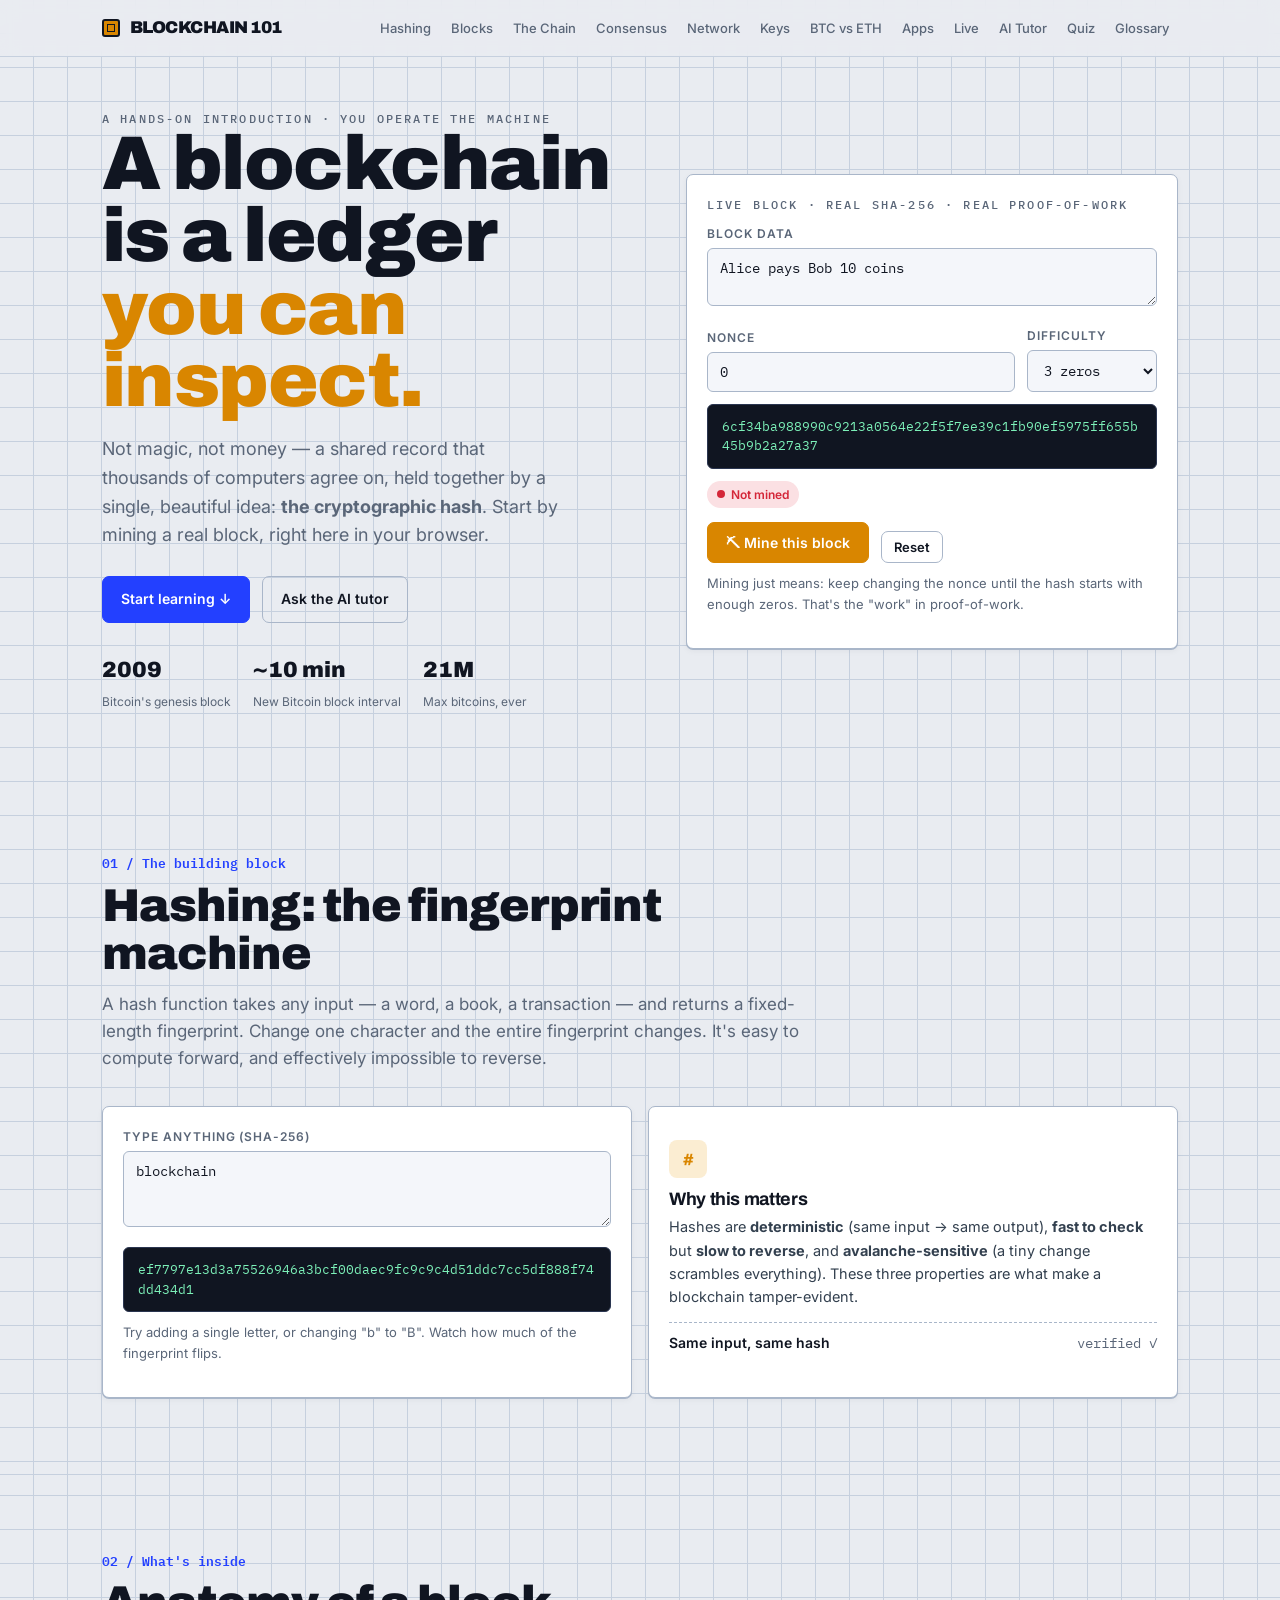
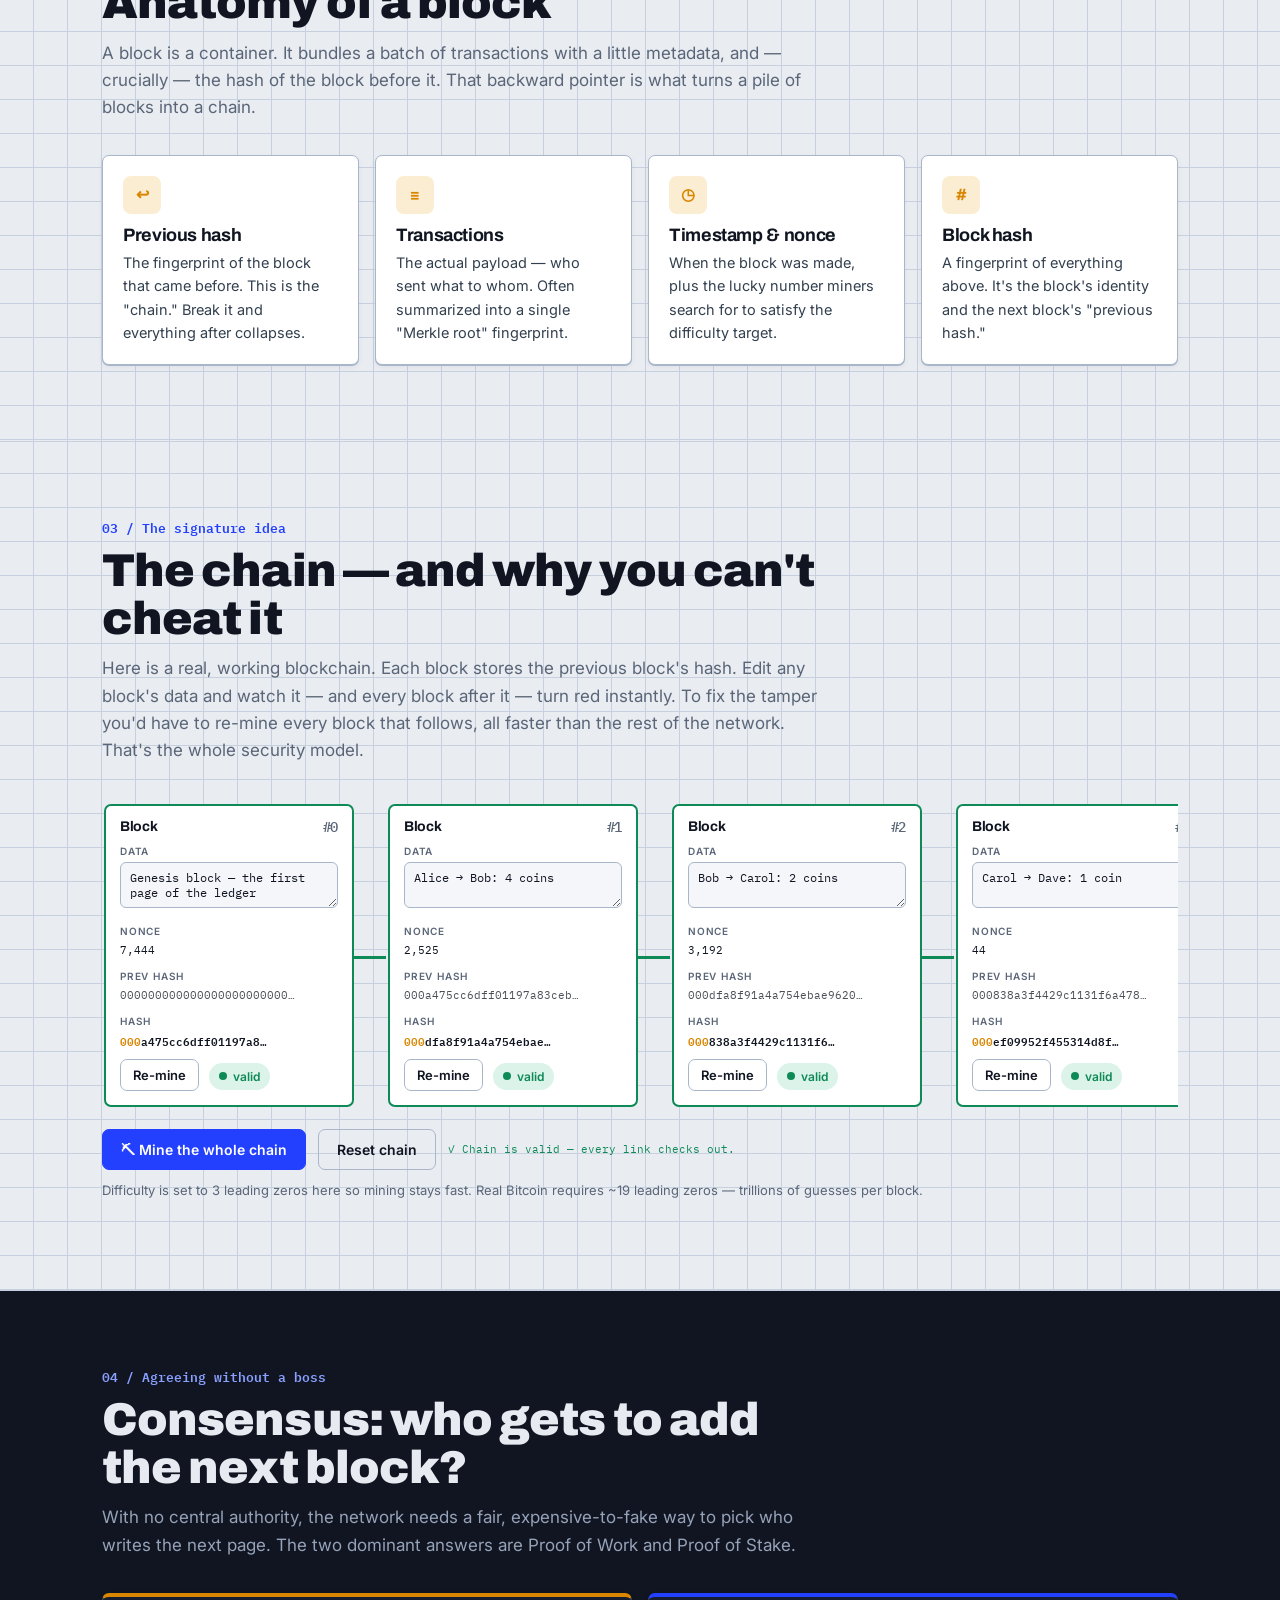
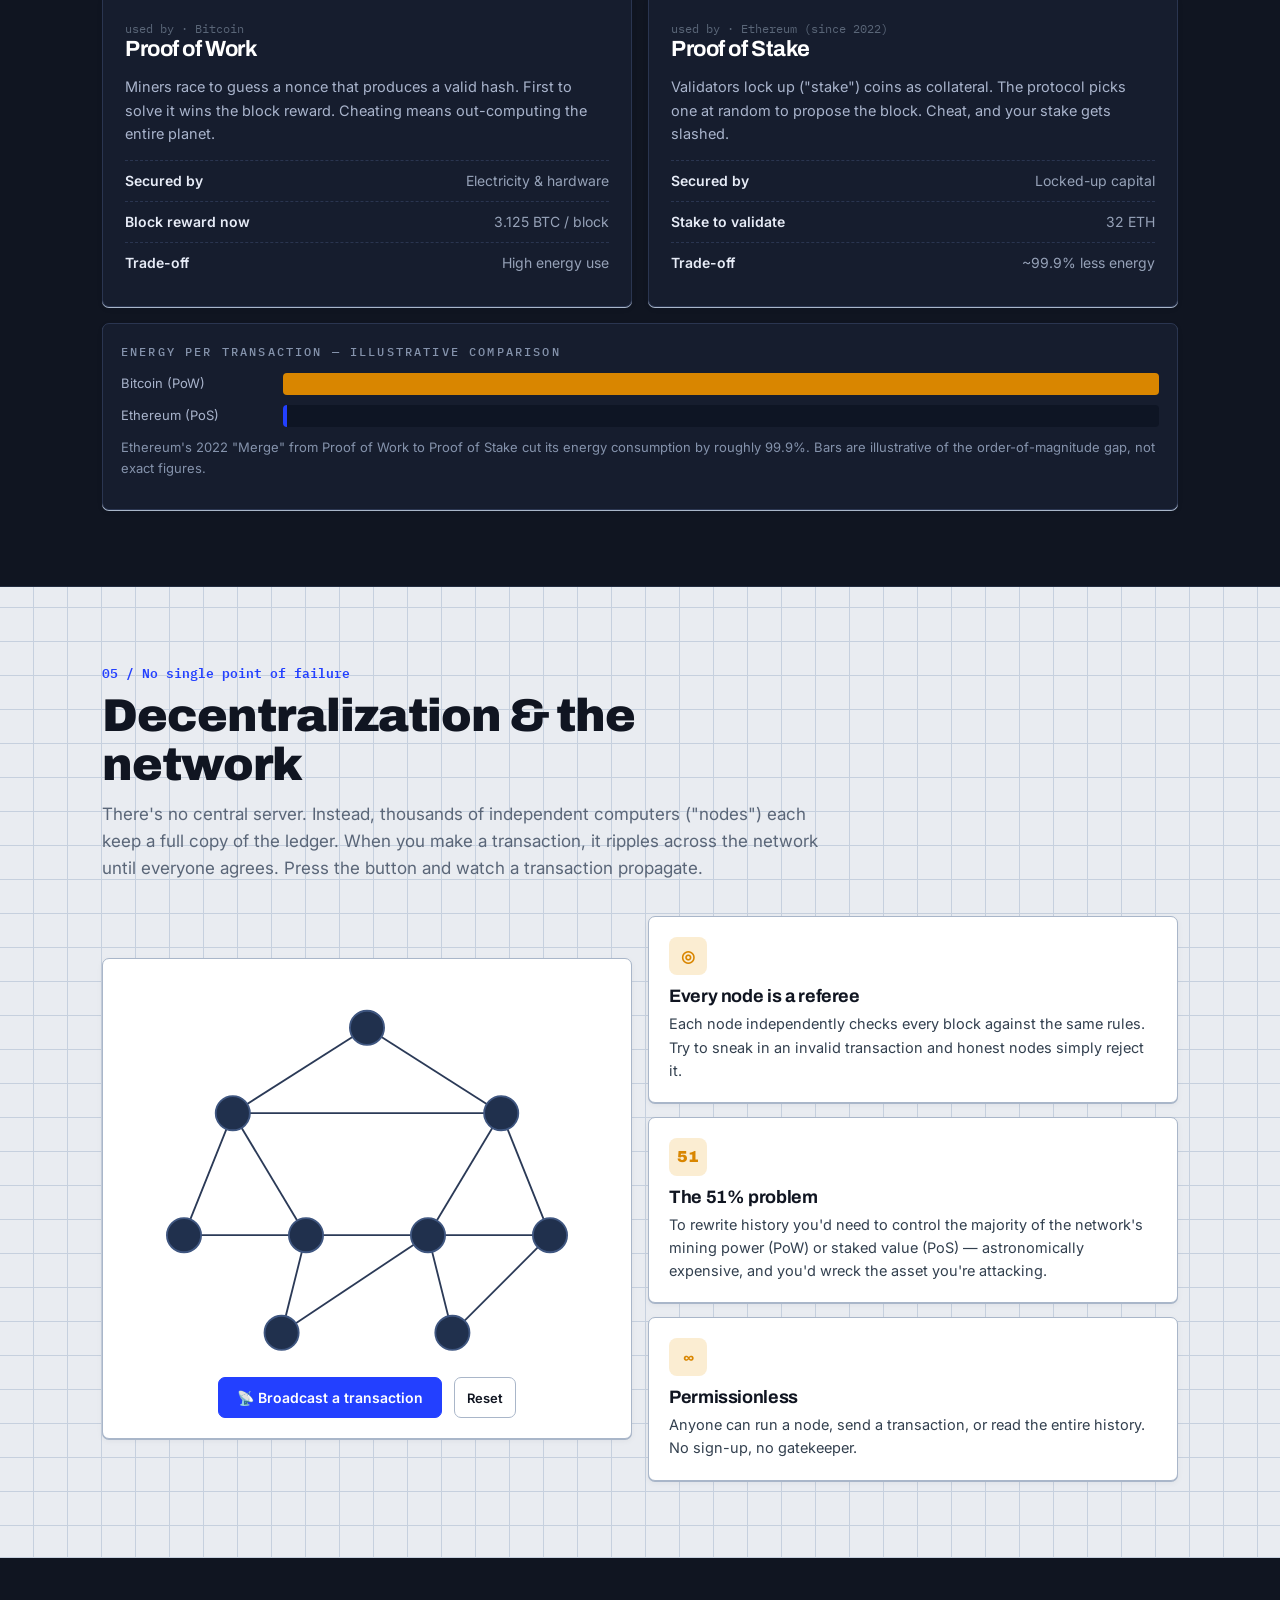
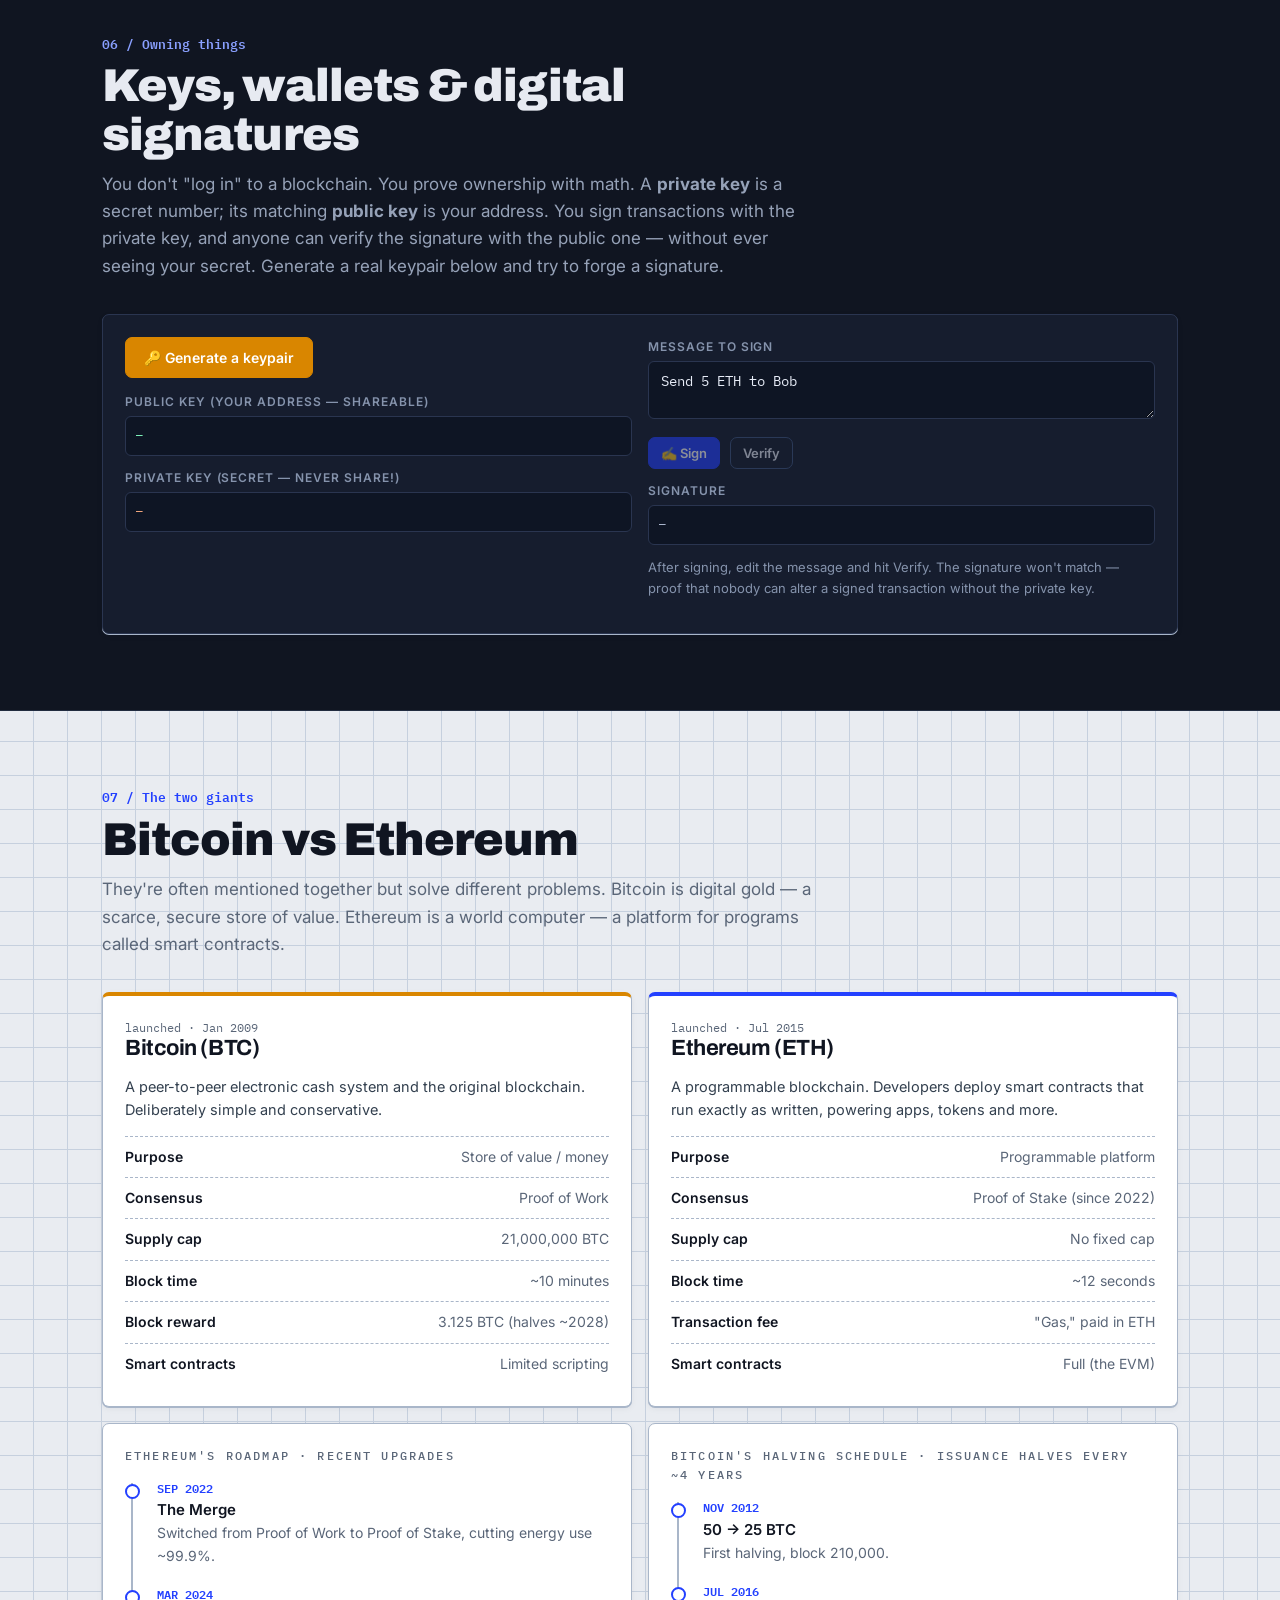
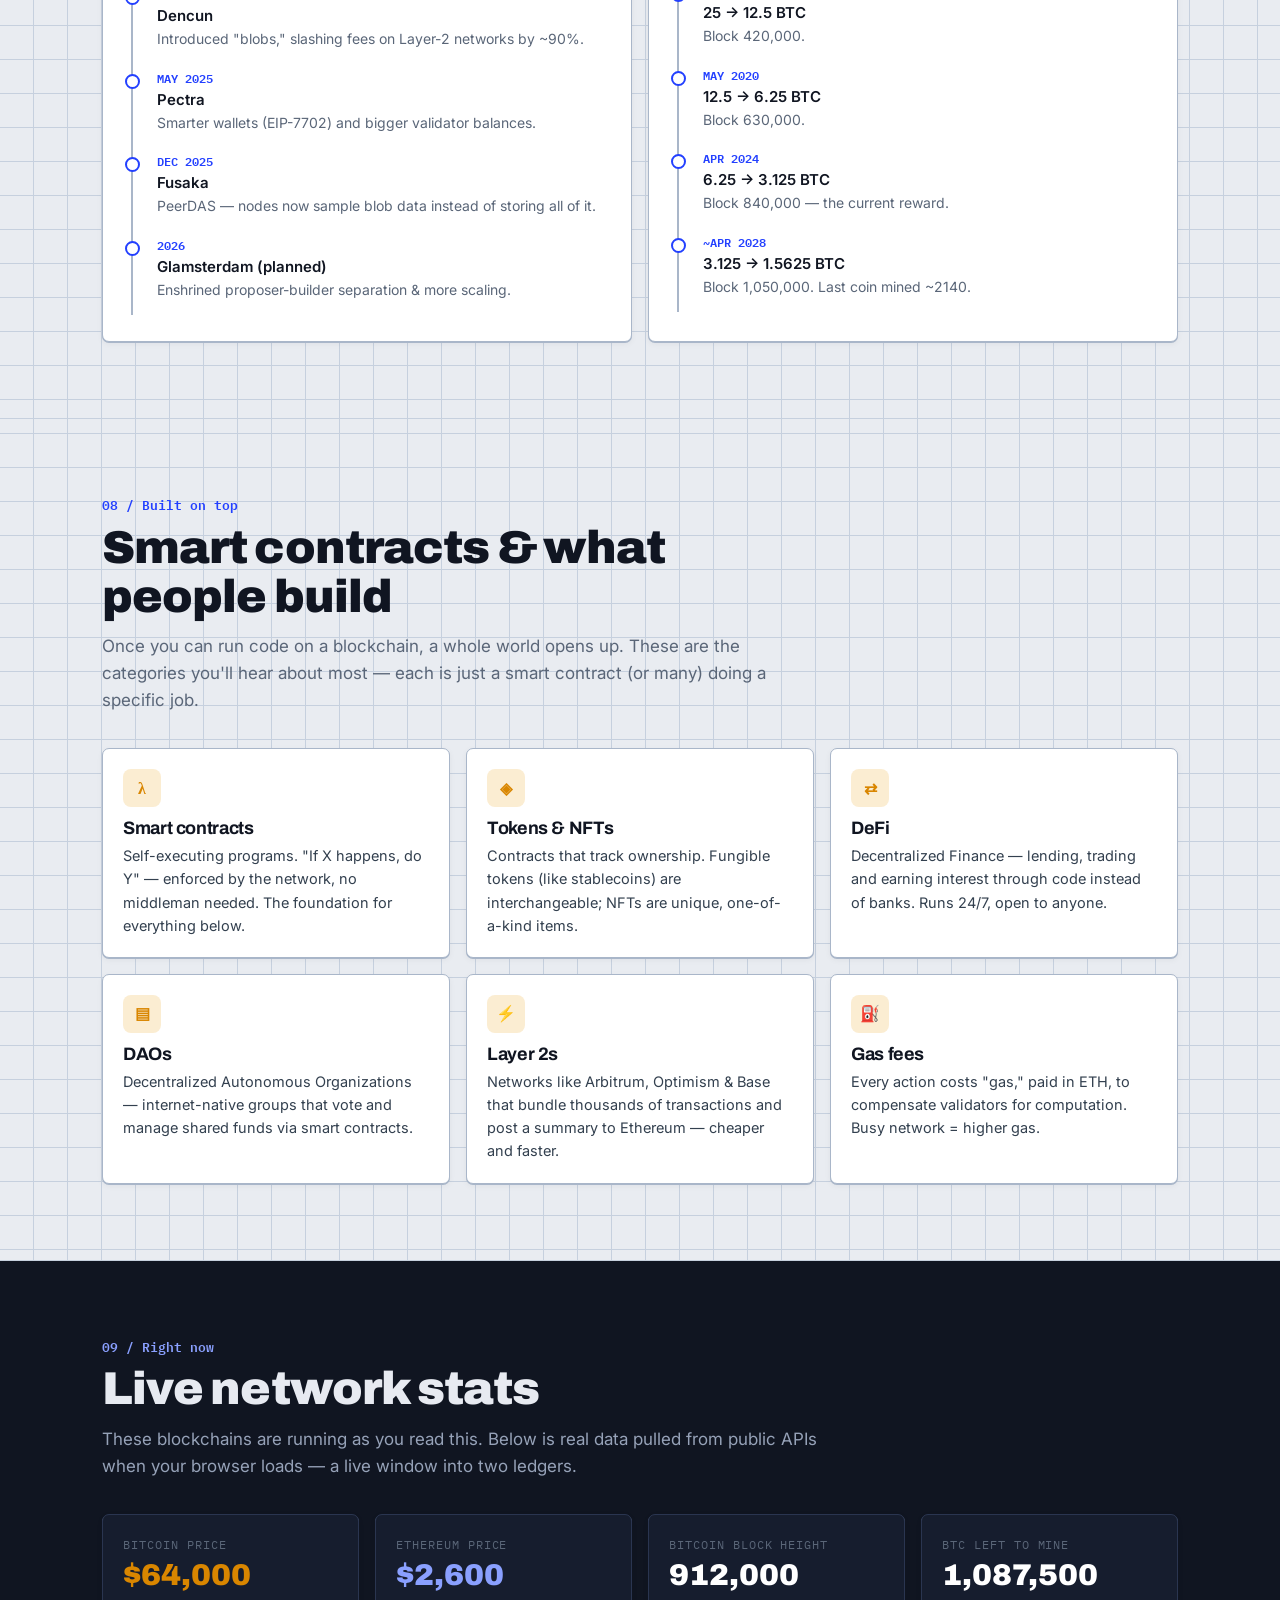
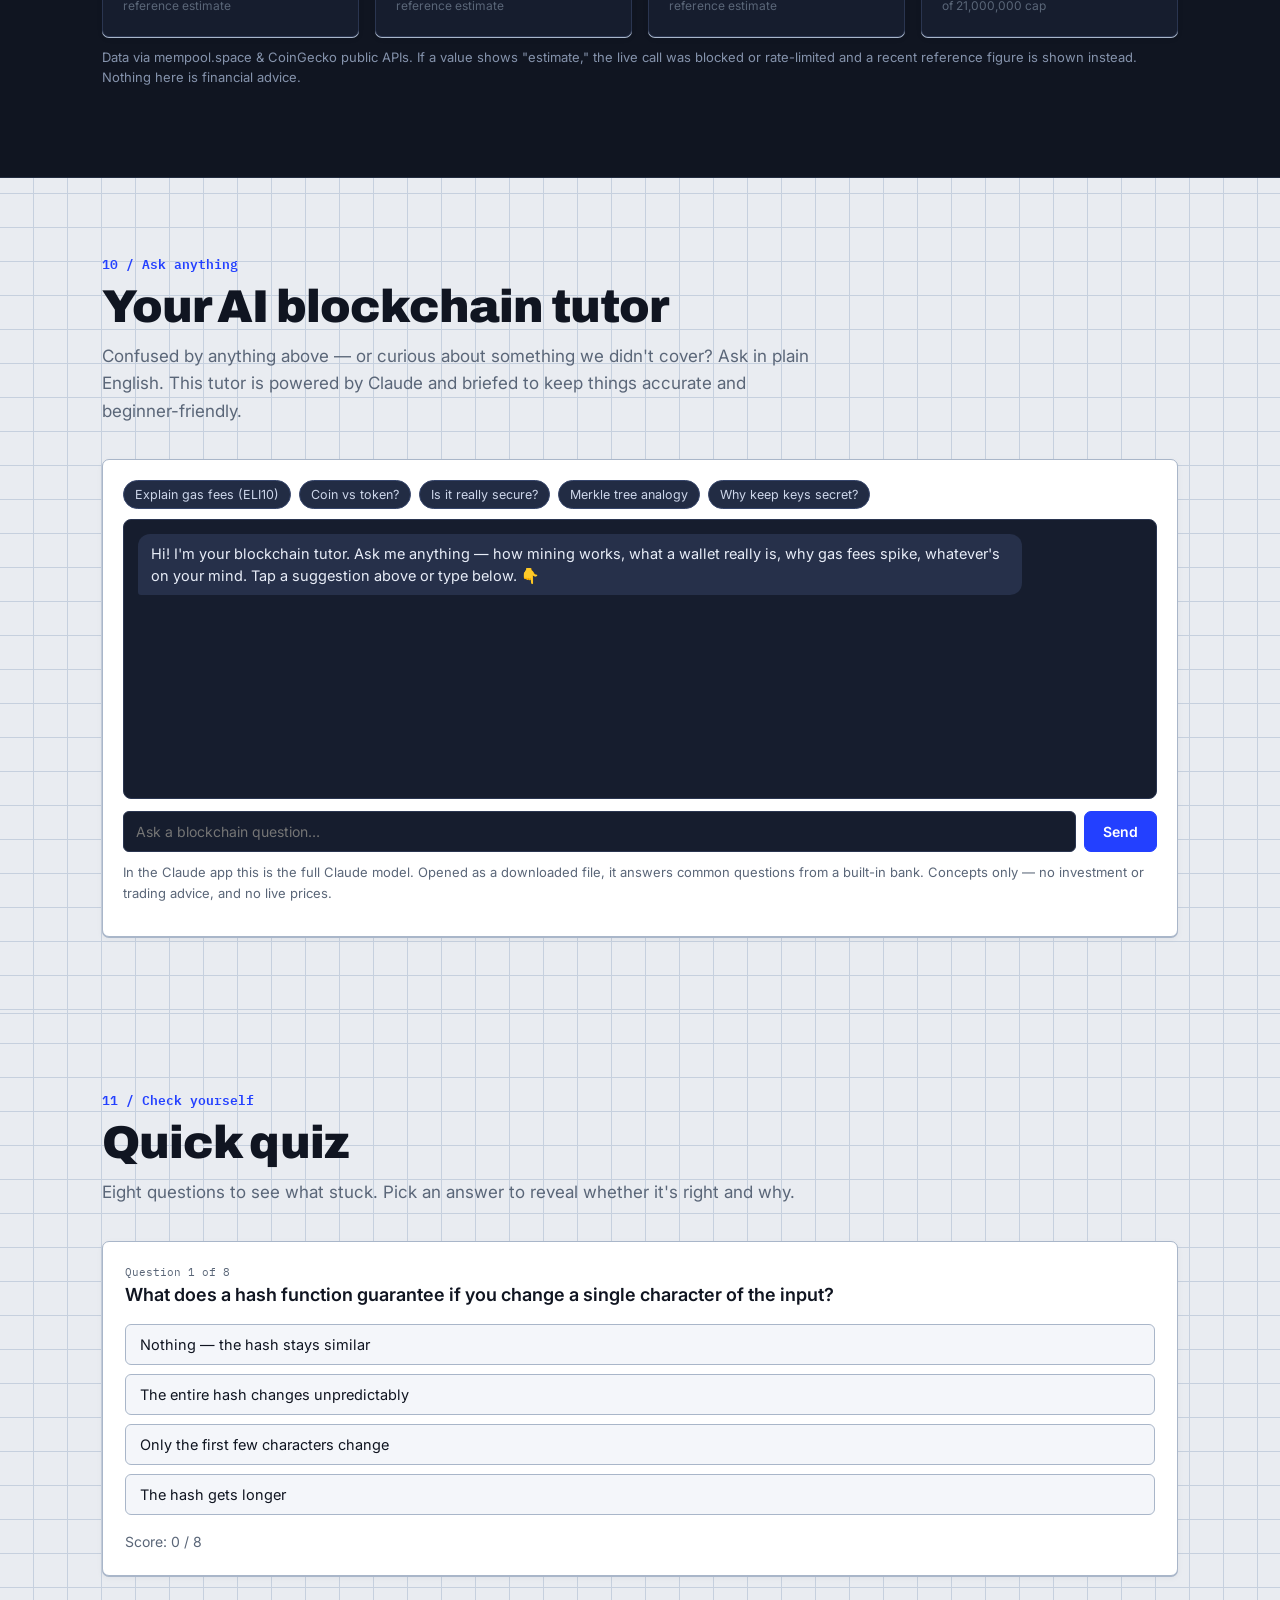
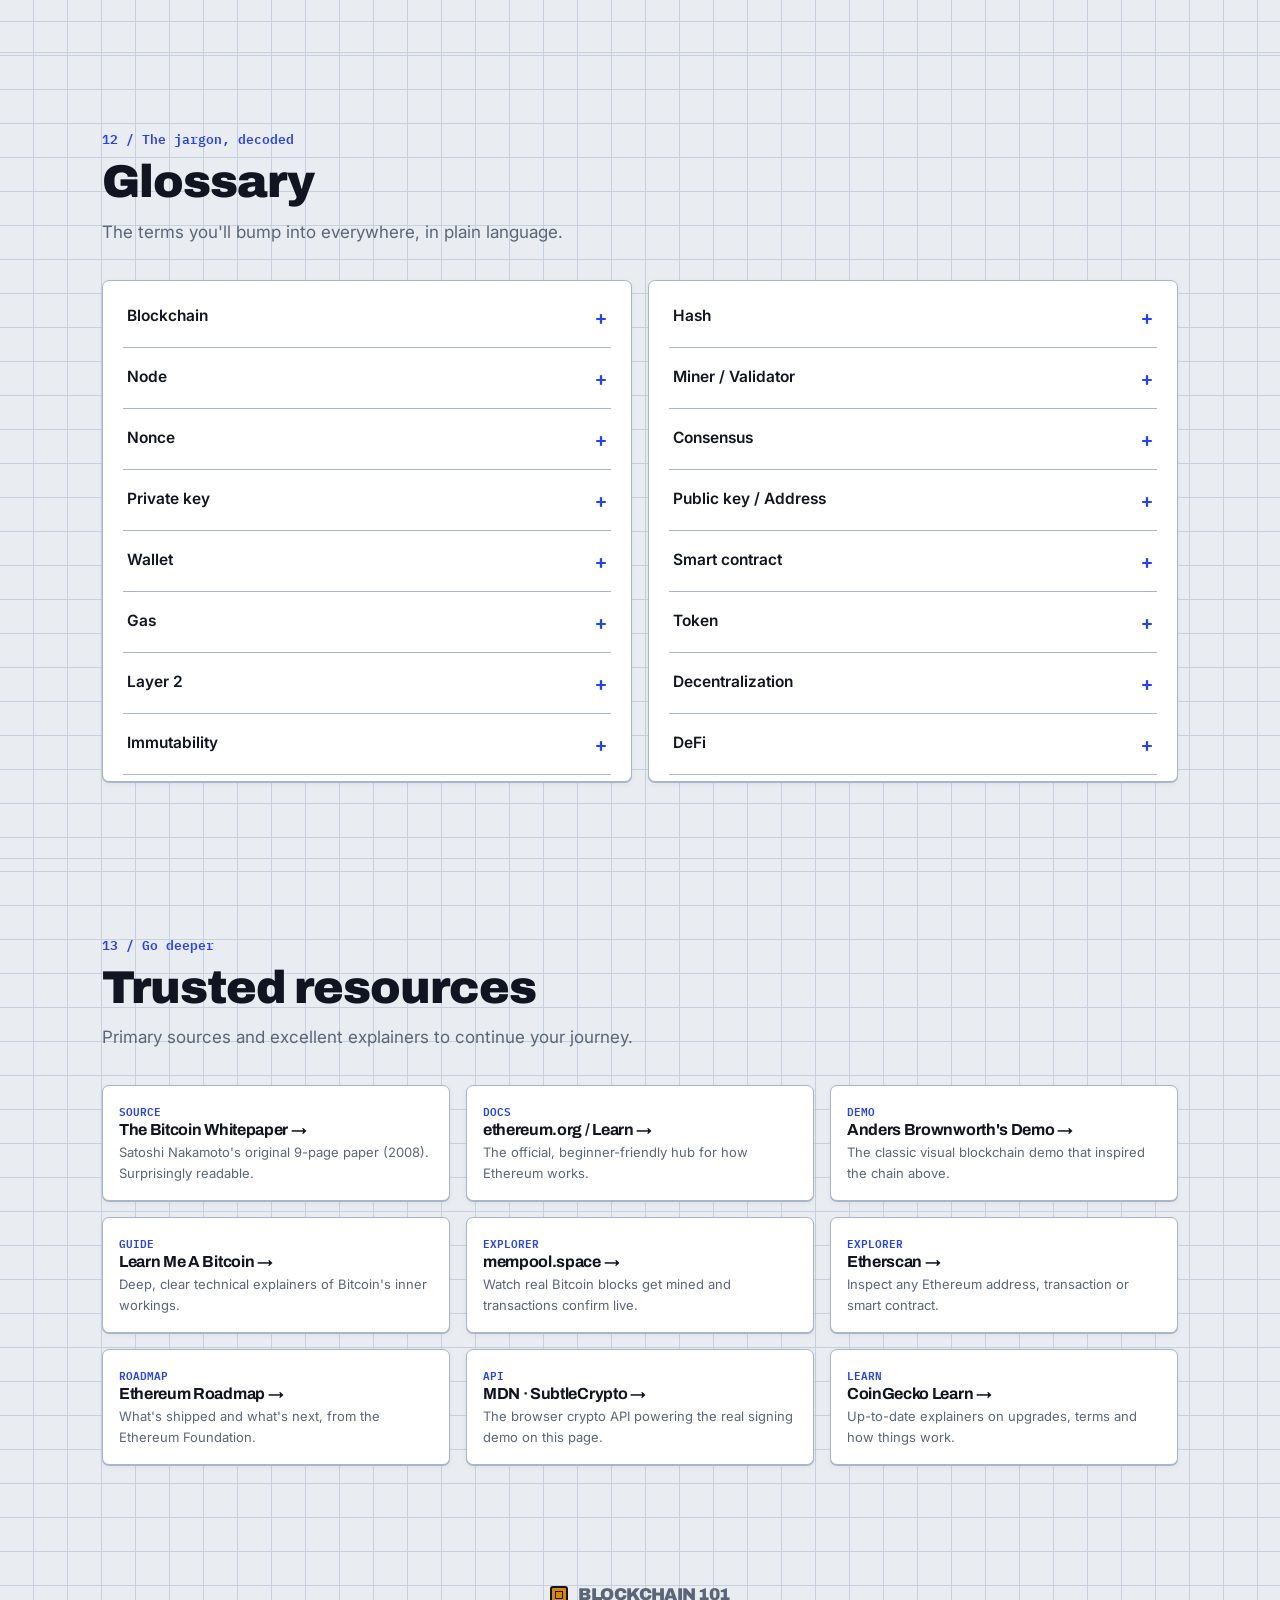
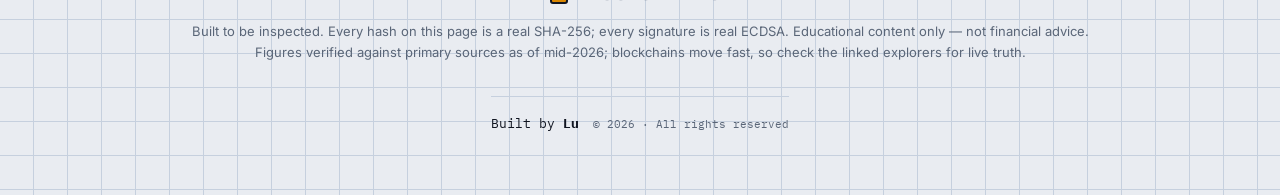
==== commit cd04f060: "Add files via upload" ====
--- a/blockchain-101.html
+++ b/blockchain-101.html
@@ -564,14 +564,14 @@
         <button class="chip" data-q="Give me a simple real-world analogy for a Merkle tree.">Merkle tree analogy</button>
         <button class="chip" data-q="What is a private key and why must I keep it secret?">Why keep keys secret?</button>
       </div>
-      <div class="chatbox" id="chatbox">
+      <div class="chatbox" id="chatbox" aria-live="polite">
         <div class="msg a">Hi! I'm your blockchain tutor. Ask me anything — how mining works, what a wallet really is, why gas fees spike, whatever's on your mind. Tap a suggestion above or type below. 👇</div>
       </div>
       <div class="inputrow">
         <input type="text" id="tutorInput" placeholder="Ask a blockchain question…" autocomplete="off">
         <button class="btn cobalt" id="tutorSend">Send</button>
       </div>
-      <p class="note">I explain concepts — I don't give investment or trading advice, and I can't see prices in real time.</p>
+      <p class="note">In the Claude app this is the full Claude model. Opened as a downloaded file, it answers common questions from a built-in bank. Concepts only — no investment or trading advice, and no live prices.</p>
     </div>
   </div>
 </section>
@@ -930,47 +930,57 @@
     .catch(function(){paintHeight(FALL.height,false);});
 })();
 
-/* ============ AI TUTOR (Claude) ============ */
+/* ============ AI TUTOR (live in-app + offline fallback) ============ */
 (function(){
-  var box=document.getElementById('chatbox'),input=document.getElementById('tutorInput'),
-      send=document.getElementById('tutorSend');
-  var history=[];
+  var box=document.getElementById('chatbox'),input=document.getElementById('tutorInput'),send=document.getElementById('tutorSend');
+  var history=[]; var MAX=10;
   var SYS="You are a warm, accurate blockchain tutor for complete beginners. Keep answers short (2-4 short paragraphs max), concrete, and jargon-light; define any term you must use. Use plain analogies. Be precise and factual about how blockchains, hashing, consensus, keys, Bitcoin and Ethereum work. If asked for price predictions, trading, or investment advice, gently decline and explain you only teach concepts. Never invent statistics; if unsure, say so. Do not use markdown headers; short plain paragraphs only.";
-  function add(role,text){
-    var d=document.createElement('div');d.className='msg '+(role==='user'?'u':'a');
-    d.textContent=text;box.appendChild(d);box.scrollTop=box.scrollHeight;return d;
-  }
-  function typing(){
-    var d=document.createElement('div');d.className='msg a';
-    d.innerHTML='<span class="typing"><span></span><span></span><span></span></span>';
-    box.appendChild(d);box.scrollTop=box.scrollHeight;return d;
-  }
+  var BANK=[
+    {k:["gas"],a:"Gas is the fee you pay to get a transaction processed on a blockchain like Ethereum. Every action \u2014 a payment, a swap, minting a token \u2014 takes computing work, and gas pays the validators who do it. When the network is busy, gas rises because everyone competes for limited space in the next block. It is paid in the network's own coin (ETH on Ethereum)."},
+    {k:["coin","token"],a:"A coin is the native currency of its own blockchain \u2014 BTC on Bitcoin, ETH on Ethereum \u2014 used to pay fees and secure the network. A token is created on top of an existing chain using a smart contract, borrowing that chain's security instead of having its own. So ETH is a coin, while the thousands of assets built on Ethereum (stablecoins, NFTs, project tokens) are tokens."},
+    {k:["secure","security","safe","hack","51","attack"],a:"Blockchains are secured by cryptography and decentralization: blocks are chained by hashes so tampering is instantly visible, and thousands of independent computers each keep a copy and check the rules. Rewriting history would mean out-powering the majority of the whole network (a 51% attack), which is astronomically expensive on large chains. The real risks are usually at the edges: scam sites, phishing, lost private keys, and buggy smart contracts."},
+    {k:["merkle"],a:"A Merkle tree fingerprints a big batch of transactions into one small hash. Picture pairing transactions, hashing each pair, then hashing those results, and so on until a single hash remains at the top \u2014 the Merkle root. It lets anyone prove one transaction is included without downloading the whole block. Think of a tournament bracket where each match combines two fingerprints into one winner."},
+    {k:["private key","private","seed","wallet","metamask"],a:"A private key is a secret number that proves you own your crypto \u2014 whoever holds it controls the funds, with no password reset and no support line. Your public address is derived from it and is safe to share; the private key (often a 12\u201324 word seed phrase) must stay secret. Never type your seed phrase into a website and never share it \u2014 anyone who gets it can take everything instantly."},
+    {k:["hash","hashing"],a:"A hash function turns any input into a fixed-length fingerprint. It is quick to compute one way but effectively impossible to reverse, and changing a single character scrambles the entire output. Blockchains use hashes to link blocks together and to detect tampering: edit an old block and its hash changes, visibly breaking the chain."},
+    {k:["mining","mine","proof of work","proof of stake","consensus","pow","pos","stake","validator"],a:"Consensus is how a network with no boss agrees on one shared history. In Proof of Work (Bitcoin), miners race to guess a number that makes a block's hash valid, spending electricity to earn the right to add it. In Proof of Stake (Ethereum since 2022), validators lock up coins as collateral and are chosen to propose blocks; cheat and your stake gets slashed. PoS uses roughly 99.9% less energy."},
+    {k:["smart contract","contract","dapp"],a:"A smart contract is a program stored on a blockchain that runs exactly as written, automatically, with no middleman: if X happens, do Y, enforced by the whole network. They power tokens, NFTs, and decentralized finance. The trade-off is that once deployed they are hard to change, so bugs can be costly."},
+    {k:["bitcoin","ethereum","btc","eth"],a:"Bitcoin is deliberately simple: digital money and a scarce store of value, capped at 21 million coins, secured by Proof of Work. Ethereum is a programmable platform \u2014 a world computer where developers deploy smart contracts \u2014 secured by Proof of Stake since 2022, with no fixed supply cap. Bitcoin optimizes for sound money; Ethereum optimizes for flexibility."},
+    {k:["what is a blockchain","what is blockchain","blockchain","ledger"],a:"A blockchain is a shared record book that thousands of computers keep copies of and agree on, with no central authority. Transactions are grouped into blocks, and each block is cryptographically linked to the one before it, so history cannot be quietly changed. That mix \u2014 shared, linked, and tamper-evident \u2014 lets strangers trust the same ledger without trusting each other."}
+  ];
+  var DEFAULT="I can only reach the full AI tutor when this page runs inside the Claude app. In offline mode I answer common questions from a built-in bank \u2014 try a suggestion chip above, or ask about hashing, mining, consensus, keys, wallets, gas, smart contracts, or Bitcoin vs Ethereum. The Glossary and Resources below also cover a lot.";
+  function add(role,text){var d=document.createElement('div');d.className='msg '+(role==='user'?'u':'a');d.textContent=text;box.appendChild(d);box.scrollTop=box.scrollHeight;return d;}
+  function typing(){var d=document.createElement('div');d.className='msg a';d.innerHTML='<span class="typing"><span></span><span></span><span></span></span>';box.appendChild(d);box.scrollTop=box.scrollHeight;return d;}
+  function localAnswer(q){
+    var ql=q.toLowerCase(),best=null,bs=0;
+    BANK.forEach(function(it){var s=0;it.k.forEach(function(w){if(ql.indexOf(w)>-1)s++;});if(s>bs){bs=s;best=it;}});
+    return best?best.a:DEFAULT;
+  }
+  function trimHist(){ if(history.length>MAX)history=history.slice(history.length-MAX); while(history.length&&history[0].role!=='user')history.shift(); }
   async function ask(q){
     if(!q.trim())return;
-    add('user',q);history.push({role:'user',content:q});
-    input.value='';send.disabled=true;
-    var t=typing();
+    add('user',q); input.value=''; send.disabled=true;
+    var msgs=history.concat([{role:'user',content:q}]);
+    var t=typing(); var ok=false,reply='',rate=false;
     try{
-      var res=await fetch('https://api.anthropic.com/v1/messages',{
-        method:'POST',headers:{'Content-Type':'application/json'},
-        body:JSON.stringify({model:'claude-sonnet-4-6',max_tokens:1000,system:SYS,messages:history})
-      });
+      var res=await fetch('https://api.anthropic.com/v1/messages',{method:'POST',headers:{'Content-Type':'application/json'},body:JSON.stringify({model:'claude-sonnet-4-6',max_tokens:1000,system:SYS,messages:msgs})});
       var data=await res.json();
-      var text=(data.content||[]).filter(function(b){return b.type==='text';}).map(function(b){return b.text;}).join('\n').trim();
-      t.remove();
-      if(text){add('assistant',text);history.push({role:'assistant',content:text});}
-      else{add('assistant','Hmm, I didn\'t get a response that time. Try rephrasing your question?');}
-    }catch(e){
-      t.remove();
-      add('assistant','I couldn\'t reach the tutor service just now. Check your connection and try again — meanwhile, the Glossary and Resources sections below cover a lot!');
+      if(res.ok){reply=(data.content||[]).filter(function(b){return b.type==='text';}).map(function(b){return b.text;}).join('\n').trim(); if(reply)ok=true;}
+      else if(res.status===429||res.status===529)rate=true;
+    }catch(e){}
+    t.remove();
+    if(ok){
+      add('assistant',reply);
+      history=msgs.concat([{role:'assistant',content:reply}]); trimHist();
+    }else{
+      if(rate)add('assistant',"The live tutor is busy right now \u2014 try again in a moment for a full answer. Here's a built-in one in the meantime:");
+      add('assistant',localAnswer(q));
+      // failed turns are NOT committed to model history, so role order stays valid
     }
-    send.disabled=false;input.focus();
+    send.disabled=false; input.focus();
   }
   send.addEventListener('click',function(){ask(input.value);});
   input.addEventListener('keydown',function(e){if(e.key==='Enter')ask(input.value);});
-  document.getElementById('tutorChips').addEventListener('click',function(e){
-    var c=e.target.closest('.chip');if(c)ask(c.getAttribute('data-q'));
-  });
+  document.getElementById('tutorChips').addEventListener('click',function(e){var c=e.target.closest('.chip');if(c)ask(c.getAttribute('data-q'));});
 })();
 
 /* ============ QUIZ ============ */
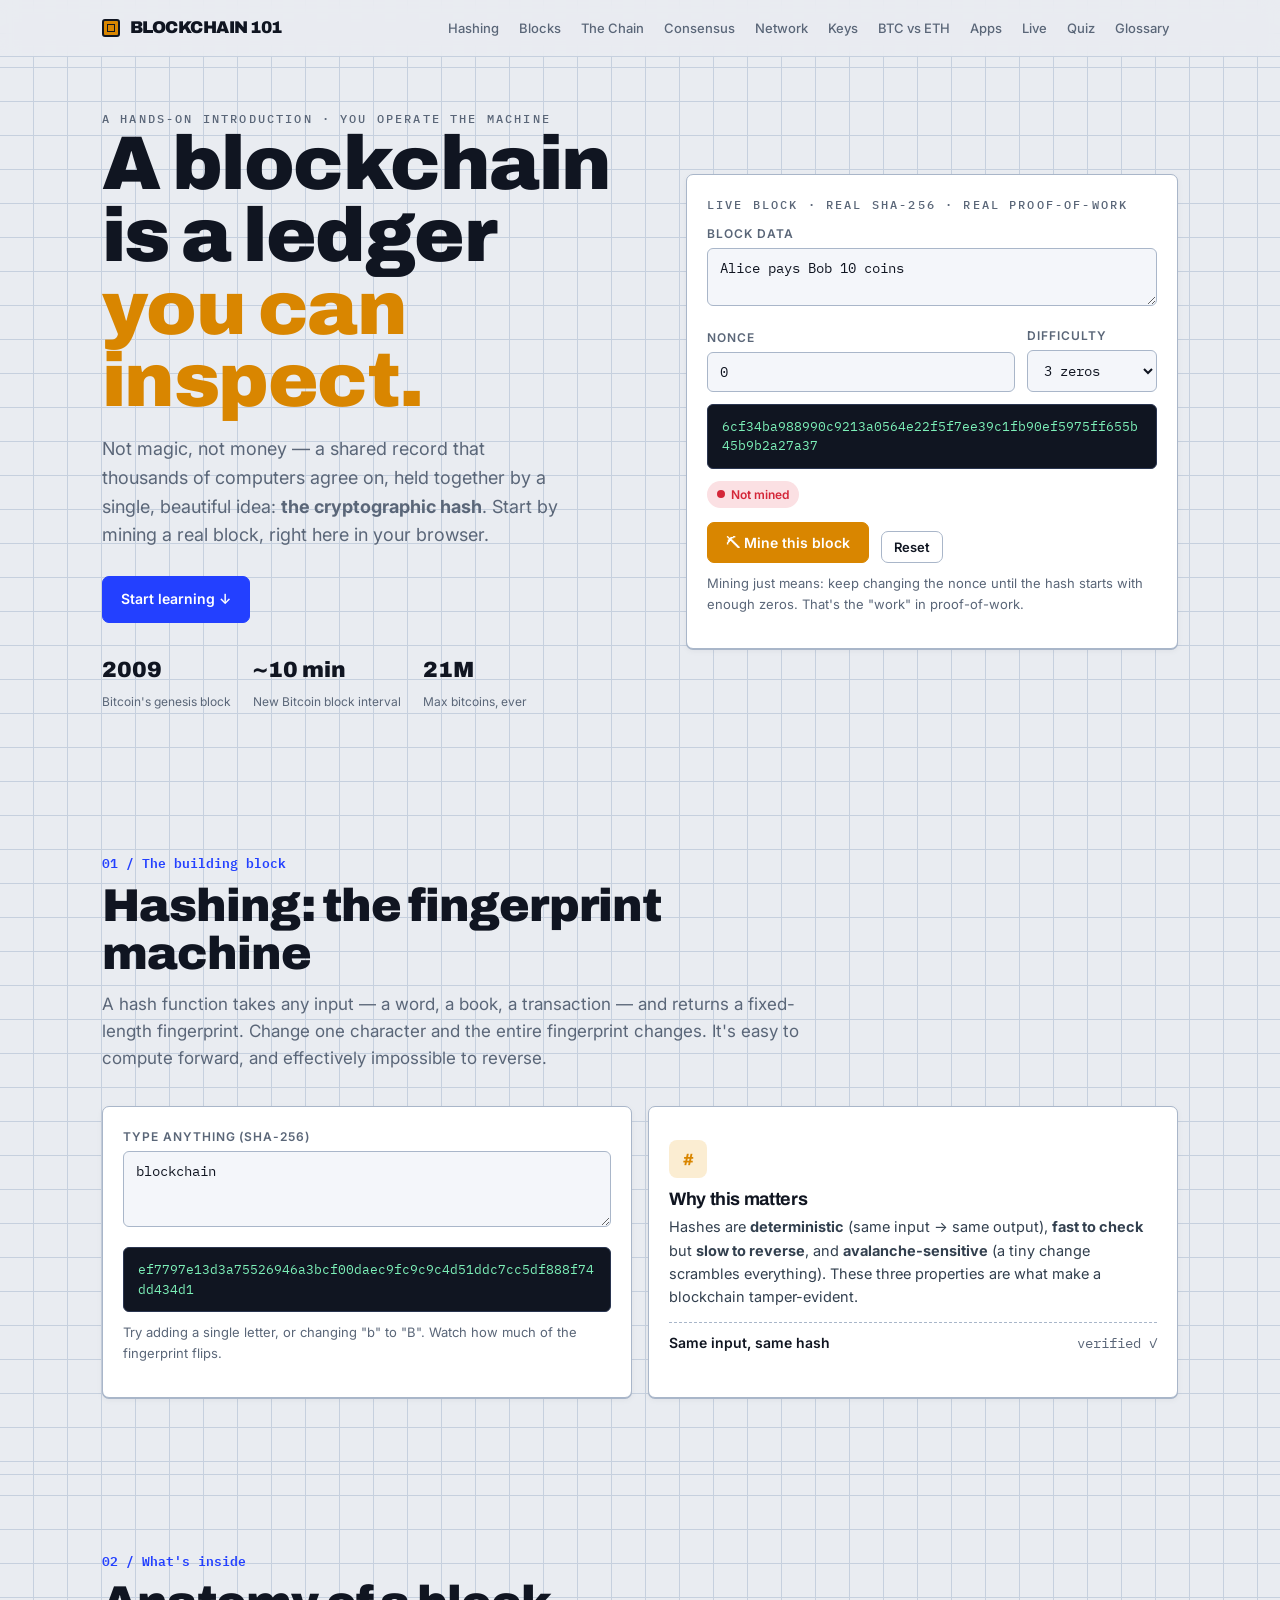
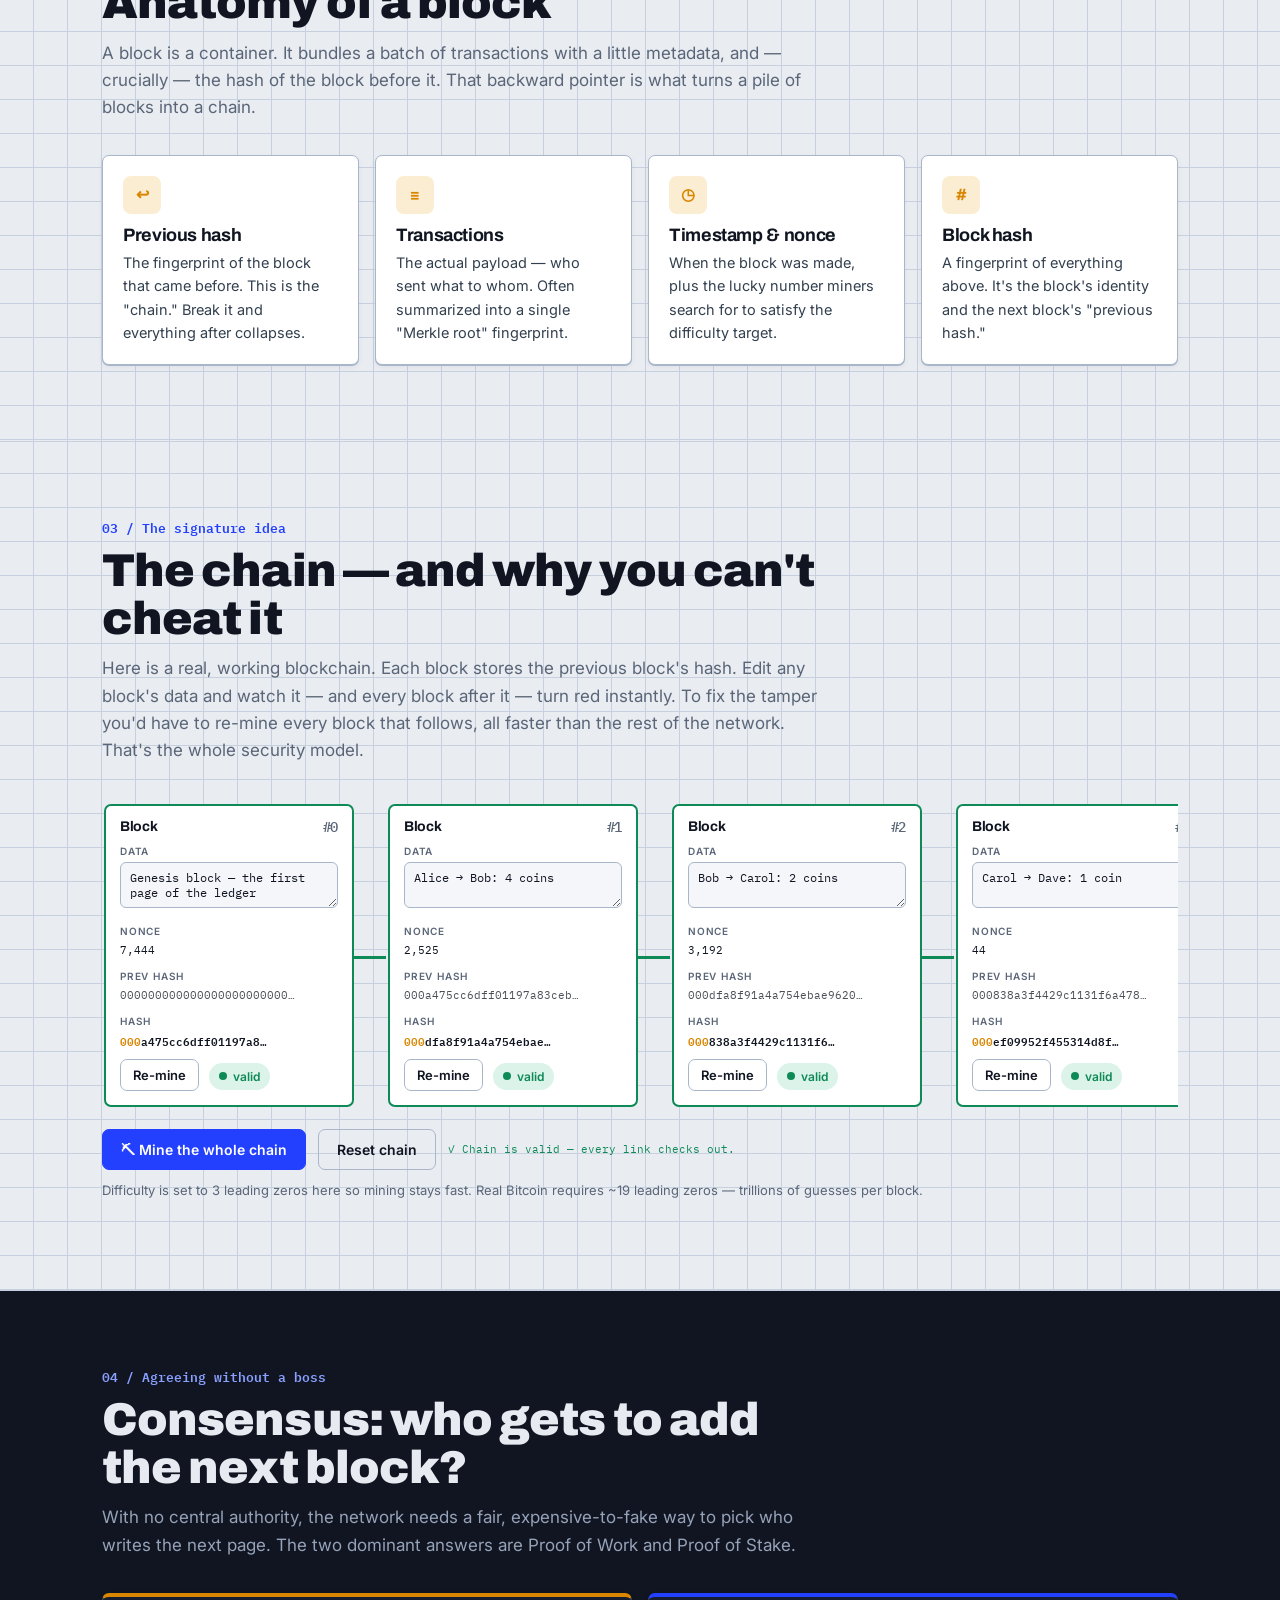
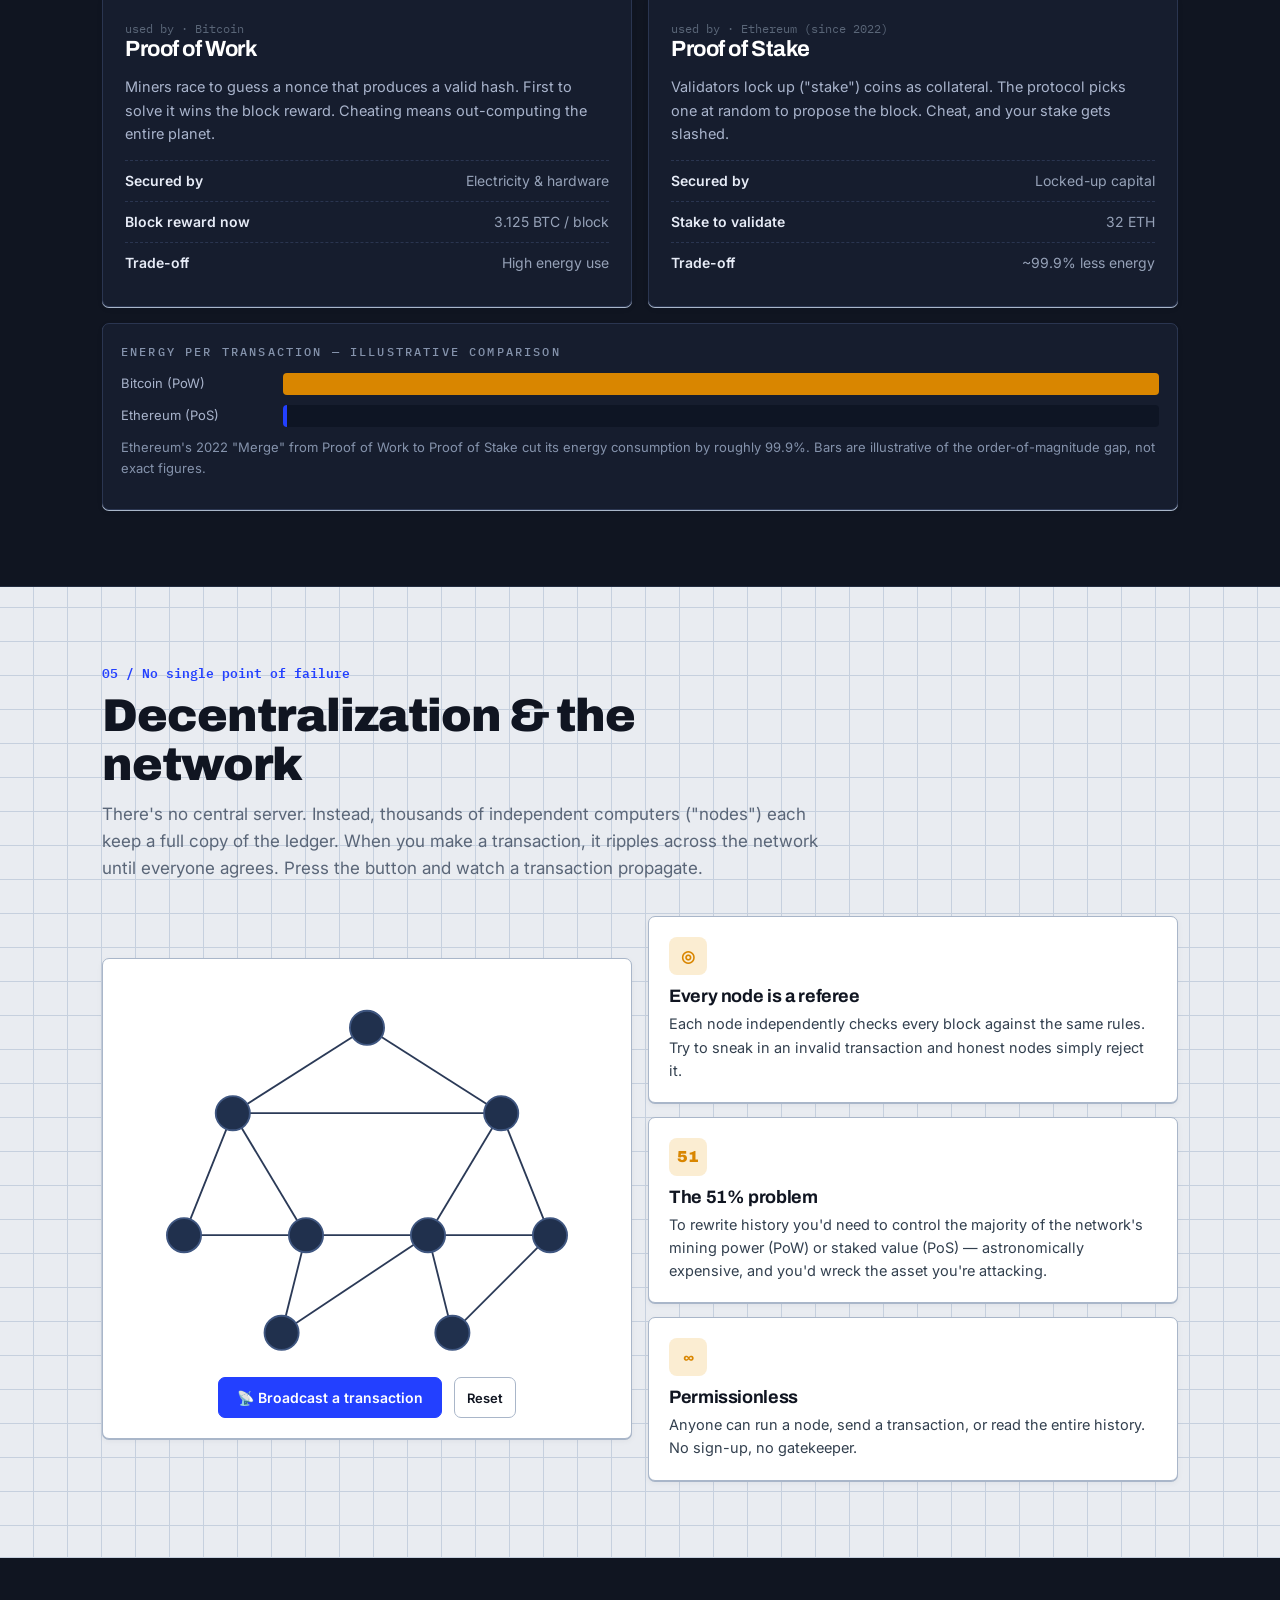
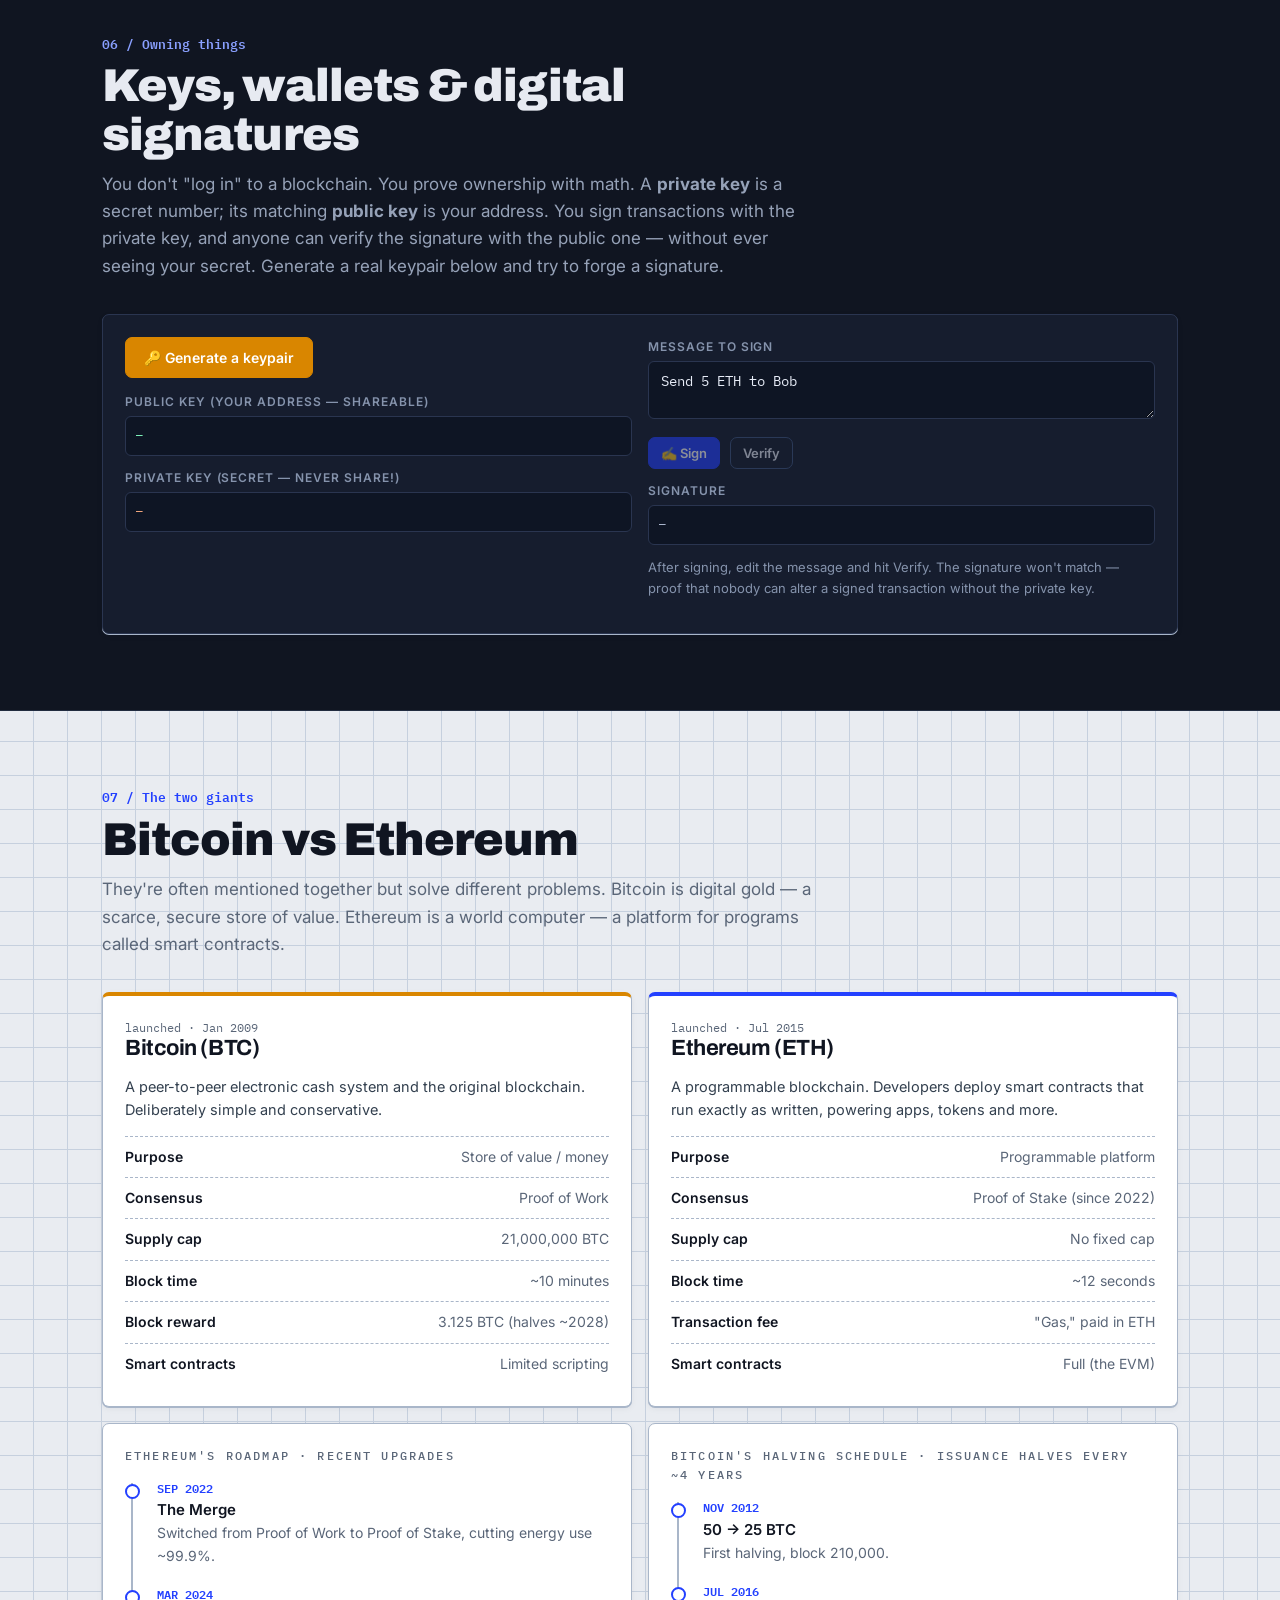
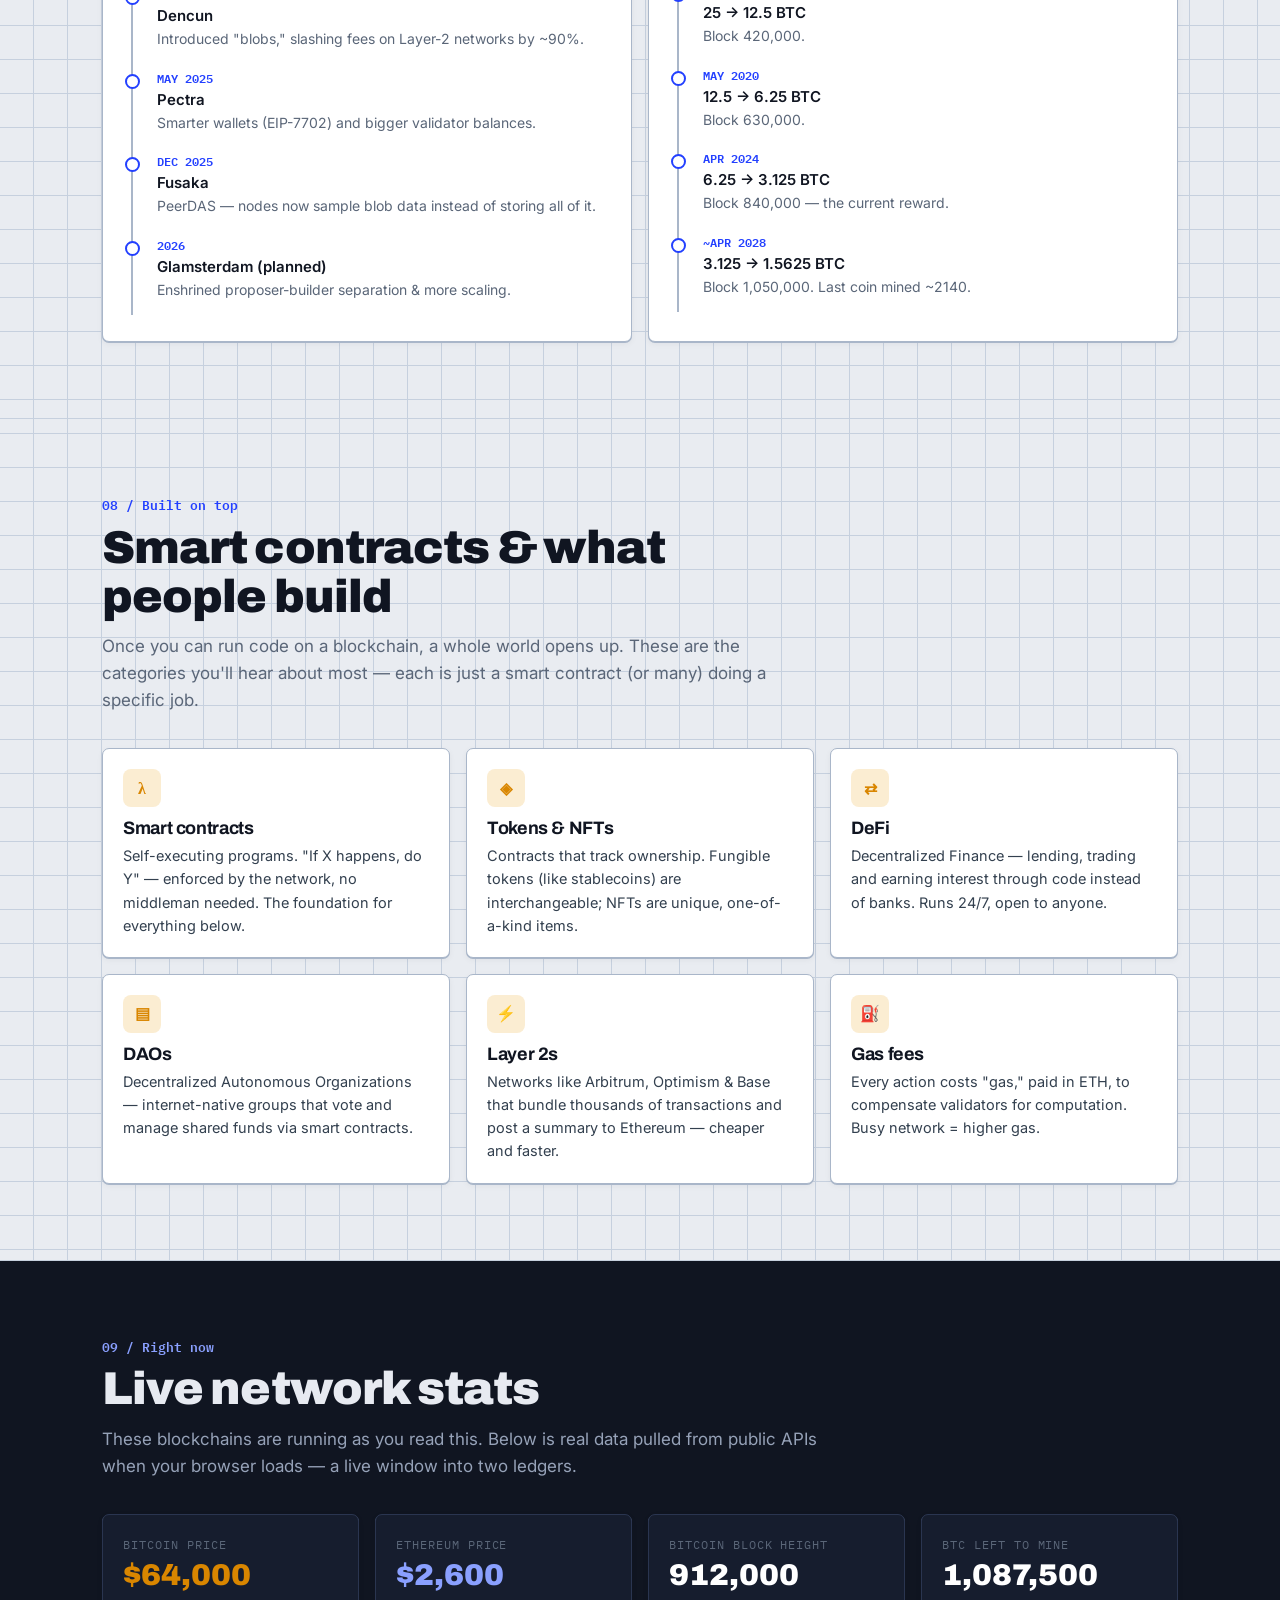
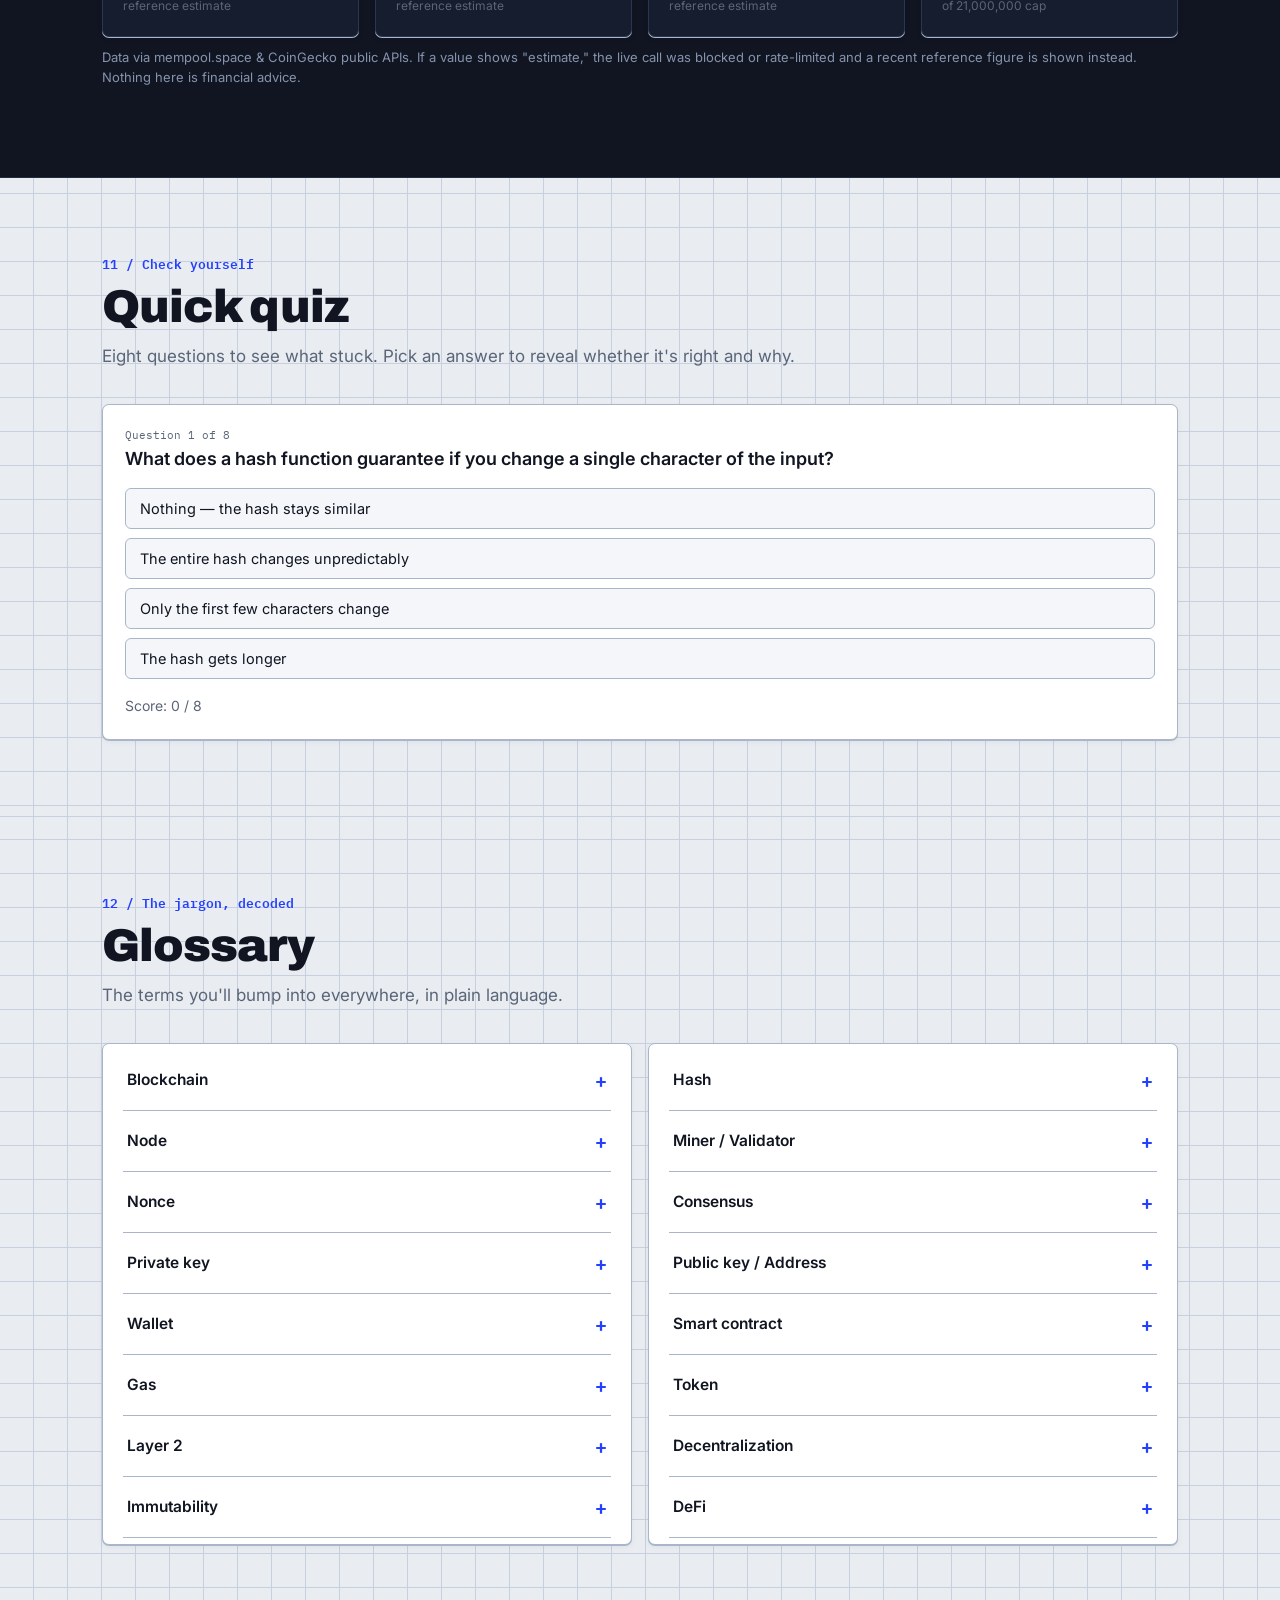
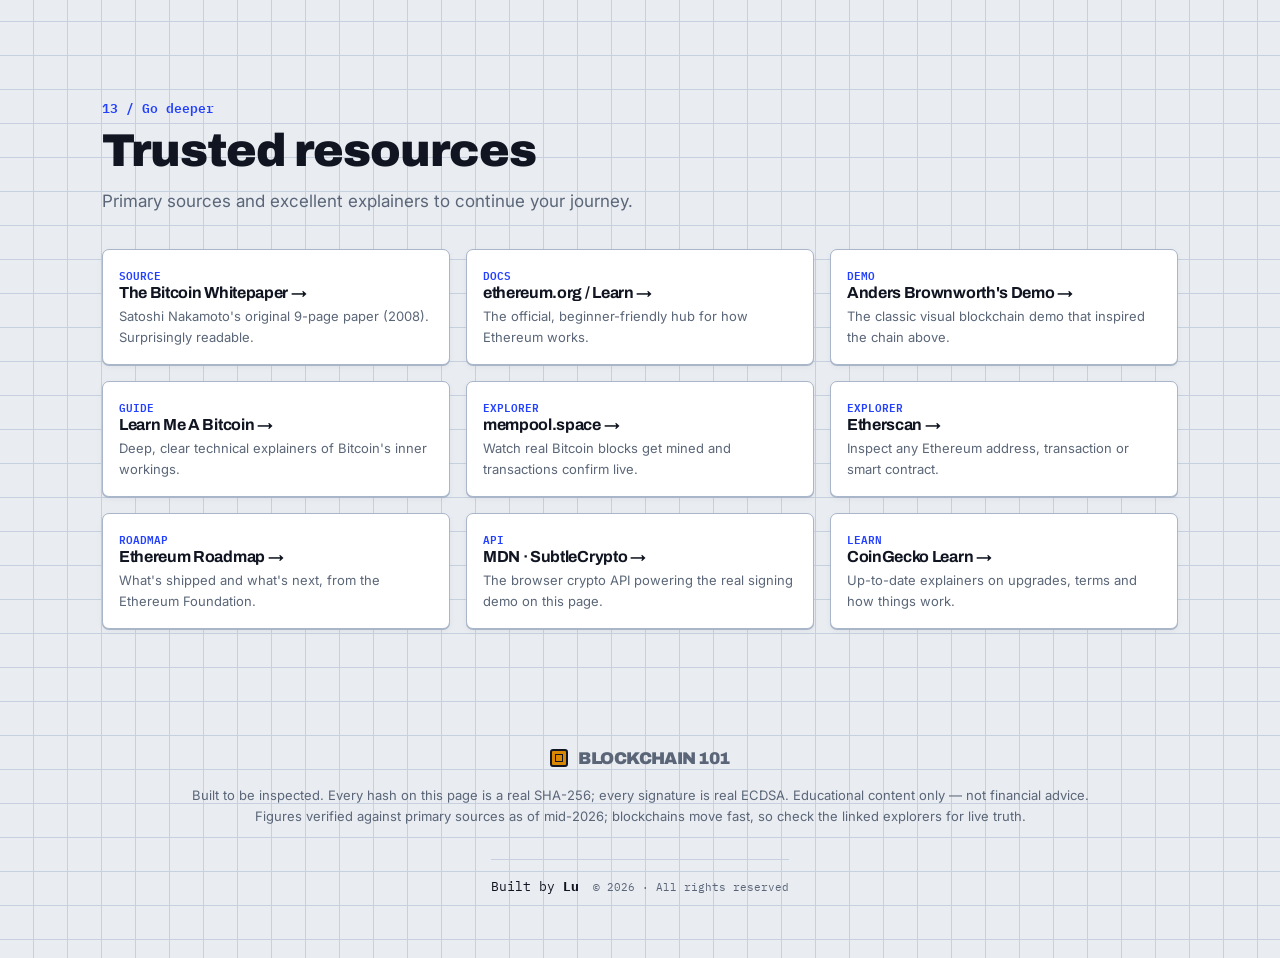
==== commit 26c23900: "Add files via upload" ====
--- a/blockchain-101.html
+++ b/blockchain-101.html
@@ -172,23 +172,6 @@
   .livebadge{display:inline-flex;align-items:center;gap:6px;font-size:11px;font-family:'IBM Plex Mono';color:var(--valid);font-weight:600}
   .livebadge .dot{width:7px;height:7px;background:var(--valid);animation:blink 1.4s infinite}
   @keyframes blink{50%{opacity:.25}}
-
-  /* TUTOR */
-  .tutor{padding:20px}
-  .chatbox{background:#161d2e;border:1px solid #2a3550;border-radius:8px;padding:14px;height:280px;overflow-y:auto;margin-bottom:12px;display:flex;flex-direction:column;gap:10px}
-  .msg{max-width:88%;padding:9px 13px;border-radius:12px;font-size:14.5px;line-height:1.5;white-space:pre-wrap}
-  .msg.u{align-self:flex-end;background:var(--cobalt);color:#fff;border-bottom-right-radius:3px}
-  .msg.a{align-self:flex-start;background:#26304a;color:#e7ecf7;border-bottom-left-radius:3px}
-  .msg.a a{color:#9fb2ff}
-  .chips{display:flex;gap:8px;flex-wrap:wrap;margin-bottom:10px}
-  .chip{background:#222c44;border:1px solid #35446a;color:#cdd6ea;font-size:12.5px;padding:6px 11px;border-radius:20px;cursor:pointer;transition:background .15s}
-  .chip:hover{background:#2c3a5c}
-  .inputrow{display:flex;gap:8px}
-  .inputrow input{background:#161d2e;color:#e7ecf7;border-color:#2a3550;font-family:'Inter'}
-  .typing{display:inline-flex;gap:4px}
-  .typing span{width:6px;height:6px;border-radius:50%;background:#8ea0c8;animation:td 1s infinite}
-  .typing span:nth-child(2){animation-delay:.15s} .typing span:nth-child(3){animation-delay:.3s}
-  @keyframes td{0%,60%,100%{opacity:.25}30%{opacity:1}}
 
   /* QUIZ */
   .quiz{padding:22px}
@@ -238,7 +221,6 @@
       <a href="#compare">BTC vs ETH</a>
       <a href="#apps">Apps</a>
       <a href="#live">Live</a>
-      <a href="#tutor">AI Tutor</a>
       <a href="#quiz">Quiz</a>
       <a href="#glossary">Glossary</a>
     </div>
@@ -254,7 +236,6 @@
       <p class="lede">Not magic, not money — a shared record that thousands of computers agree on, held together by a single, beautiful idea: <b>the cryptographic hash</b>. Start by mining a real block, right here in your browser.</p>
       <div class="cta-row">
         <a href="#hash" class="btn cobalt">Start learning ↓</a>
-        <a href="#tutor" class="btn ghost">Ask the AI tutor</a>
       </div>
       <div class="facts">
         <div class="f"><b>2009</b><span>Bitcoin's genesis block</span></div>
@@ -545,34 +526,6 @@
       <div class="card stat" style="background:#161d2e;border-color:#2a3550"><div class="k">BTC left to mine</div><div class="v" id="s-left" style="color:#fff">…</div><div class="s">of 21,000,000 cap</div></div>
     </div>
     <p class="note" style="color:#8593AC">Data via mempool.space &amp; CoinGecko public APIs. If a value shows "estimate," the live call was blocked or rate-limited and a recent reference figure is shown instead. Nothing here is financial advice.</p>
-  </div>
-</section>
-
-<!-- TUTOR -->
-<section id="tutor">
-  <div class="wrap">
-    <div class="sechead">
-      <div class="num">10 / Ask anything</div>
-      <h2>Your AI blockchain tutor</h2>
-      <p>Confused by anything above — or curious about something we didn't cover? Ask in plain English. This tutor is powered by Claude and briefed to keep things accurate and beginner-friendly.</p>
-    </div>
-    <div class="card tutor">
-      <div class="chips" id="tutorChips">
-        <button class="chip" data-q="Explain gas fees like I'm 10 years old.">Explain gas fees (ELI10)</button>
-        <button class="chip" data-q="What's the difference between a coin and a token?">Coin vs token?</button>
-        <button class="chip" data-q="Is blockchain actually secure? What could go wrong?">Is it really secure?</button>
-        <button class="chip" data-q="Give me a simple real-world analogy for a Merkle tree.">Merkle tree analogy</button>
-        <button class="chip" data-q="What is a private key and why must I keep it secret?">Why keep keys secret?</button>
-      </div>
-      <div class="chatbox" id="chatbox" aria-live="polite">
-        <div class="msg a">Hi! I'm your blockchain tutor. Ask me anything — how mining works, what a wallet really is, why gas fees spike, whatever's on your mind. Tap a suggestion above or type below. 👇</div>
-      </div>
-      <div class="inputrow">
-        <input type="text" id="tutorInput" placeholder="Ask a blockchain question…" autocomplete="off">
-        <button class="btn cobalt" id="tutorSend">Send</button>
-      </div>
-      <p class="note">In the Claude app this is the full Claude model. Opened as a downloaded file, it answers common questions from a built-in bank. Concepts only — no investment or trading advice, and no live prices.</p>
-    </div>
   </div>
 </section>
 
@@ -928,59 +881,6 @@
     .then(function(r){if(!r.ok)throw 0;return r.text();})
     .then(function(t){var h=parseInt(t,10);if(isNaN(h))throw 0;paintHeight(h,true);})
     .catch(function(){paintHeight(FALL.height,false);});
-})();
-
-/* ============ AI TUTOR (live in-app + offline fallback) ============ */
-(function(){
-  var box=document.getElementById('chatbox'),input=document.getElementById('tutorInput'),send=document.getElementById('tutorSend');
-  var history=[]; var MAX=10;
-  var SYS="You are a warm, accurate blockchain tutor for complete beginners. Keep answers short (2-4 short paragraphs max), concrete, and jargon-light; define any term you must use. Use plain analogies. Be precise and factual about how blockchains, hashing, consensus, keys, Bitcoin and Ethereum work. If asked for price predictions, trading, or investment advice, gently decline and explain you only teach concepts. Never invent statistics; if unsure, say so. Do not use markdown headers; short plain paragraphs only.";
-  var BANK=[
-    {k:["gas"],a:"Gas is the fee you pay to get a transaction processed on a blockchain like Ethereum. Every action \u2014 a payment, a swap, minting a token \u2014 takes computing work, and gas pays the validators who do it. When the network is busy, gas rises because everyone competes for limited space in the next block. It is paid in the network's own coin (ETH on Ethereum)."},
-    {k:["coin","token"],a:"A coin is the native currency of its own blockchain \u2014 BTC on Bitcoin, ETH on Ethereum \u2014 used to pay fees and secure the network. A token is created on top of an existing chain using a smart contract, borrowing that chain's security instead of having its own. So ETH is a coin, while the thousands of assets built on Ethereum (stablecoins, NFTs, project tokens) are tokens."},
-    {k:["secure","security","safe","hack","51","attack"],a:"Blockchains are secured by cryptography and decentralization: blocks are chained by hashes so tampering is instantly visible, and thousands of independent computers each keep a copy and check the rules. Rewriting history would mean out-powering the majority of the whole network (a 51% attack), which is astronomically expensive on large chains. The real risks are usually at the edges: scam sites, phishing, lost private keys, and buggy smart contracts."},
-    {k:["merkle"],a:"A Merkle tree fingerprints a big batch of transactions into one small hash. Picture pairing transactions, hashing each pair, then hashing those results, and so on until a single hash remains at the top \u2014 the Merkle root. It lets anyone prove one transaction is included without downloading the whole block. Think of a tournament bracket where each match combines two fingerprints into one winner."},
-    {k:["private key","private","seed","wallet","metamask"],a:"A private key is a secret number that proves you own your crypto \u2014 whoever holds it controls the funds, with no password reset and no support line. Your public address is derived from it and is safe to share; the private key (often a 12\u201324 word seed phrase) must stay secret. Never type your seed phrase into a website and never share it \u2014 anyone who gets it can take everything instantly."},
-    {k:["hash","hashing"],a:"A hash function turns any input into a fixed-length fingerprint. It is quick to compute one way but effectively impossible to reverse, and changing a single character scrambles the entire output. Blockchains use hashes to link blocks together and to detect tampering: edit an old block and its hash changes, visibly breaking the chain."},
-    {k:["mining","mine","proof of work","proof of stake","consensus","pow","pos","stake","validator"],a:"Consensus is how a network with no boss agrees on one shared history. In Proof of Work (Bitcoin), miners race to guess a number that makes a block's hash valid, spending electricity to earn the right to add it. In Proof of Stake (Ethereum since 2022), validators lock up coins as collateral and are chosen to propose blocks; cheat and your stake gets slashed. PoS uses roughly 99.9% less energy."},
-    {k:["smart contract","contract","dapp"],a:"A smart contract is a program stored on a blockchain that runs exactly as written, automatically, with no middleman: if X happens, do Y, enforced by the whole network. They power tokens, NFTs, and decentralized finance. The trade-off is that once deployed they are hard to change, so bugs can be costly."},
-    {k:["bitcoin","ethereum","btc","eth"],a:"Bitcoin is deliberately simple: digital money and a scarce store of value, capped at 21 million coins, secured by Proof of Work. Ethereum is a programmable platform \u2014 a world computer where developers deploy smart contracts \u2014 secured by Proof of Stake since 2022, with no fixed supply cap. Bitcoin optimizes for sound money; Ethereum optimizes for flexibility."},
-    {k:["what is a blockchain","what is blockchain","blockchain","ledger"],a:"A blockchain is a shared record book that thousands of computers keep copies of and agree on, with no central authority. Transactions are grouped into blocks, and each block is cryptographically linked to the one before it, so history cannot be quietly changed. That mix \u2014 shared, linked, and tamper-evident \u2014 lets strangers trust the same ledger without trusting each other."}
-  ];
-  var DEFAULT="I can only reach the full AI tutor when this page runs inside the Claude app. In offline mode I answer common questions from a built-in bank \u2014 try a suggestion chip above, or ask about hashing, mining, consensus, keys, wallets, gas, smart contracts, or Bitcoin vs Ethereum. The Glossary and Resources below also cover a lot.";
-  function add(role,text){var d=document.createElement('div');d.className='msg '+(role==='user'?'u':'a');d.textContent=text;box.appendChild(d);box.scrollTop=box.scrollHeight;return d;}
-  function typing(){var d=document.createElement('div');d.className='msg a';d.innerHTML='<span class="typing"><span></span><span></span><span></span></span>';box.appendChild(d);box.scrollTop=box.scrollHeight;return d;}
-  function localAnswer(q){
-    var ql=q.toLowerCase(),best=null,bs=0;
-    BANK.forEach(function(it){var s=0;it.k.forEach(function(w){if(ql.indexOf(w)>-1)s++;});if(s>bs){bs=s;best=it;}});
-    return best?best.a:DEFAULT;
-  }
-  function trimHist(){ if(history.length>MAX)history=history.slice(history.length-MAX); while(history.length&&history[0].role!=='user')history.shift(); }
-  async function ask(q){
-    if(!q.trim())return;
-    add('user',q); input.value=''; send.disabled=true;
-    var msgs=history.concat([{role:'user',content:q}]);
-    var t=typing(); var ok=false,reply='',rate=false;
-    try{
-      var res=await fetch('https://api.anthropic.com/v1/messages',{method:'POST',headers:{'Content-Type':'application/json'},body:JSON.stringify({model:'claude-sonnet-4-6',max_tokens:1000,system:SYS,messages:msgs})});
-      var data=await res.json();
-      if(res.ok){reply=(data.content||[]).filter(function(b){return b.type==='text';}).map(function(b){return b.text;}).join('\n').trim(); if(reply)ok=true;}
-      else if(res.status===429||res.status===529)rate=true;
-    }catch(e){}
-    t.remove();
-    if(ok){
-      add('assistant',reply);
-      history=msgs.concat([{role:'assistant',content:reply}]); trimHist();
-    }else{
-      if(rate)add('assistant',"The live tutor is busy right now \u2014 try again in a moment for a full answer. Here's a built-in one in the meantime:");
-      add('assistant',localAnswer(q));
-      // failed turns are NOT committed to model history, so role order stays valid
-    }
-    send.disabled=false; input.focus();
-  }
-  send.addEventListener('click',function(){ask(input.value);});
-  input.addEventListener('keydown',function(e){if(e.key==='Enter')ask(input.value);});
-  document.getElementById('tutorChips').addEventListener('click',function(e){var c=e.target.closest('.chip');if(c)ask(c.getAttribute('data-q'));});
 })();
 
 /* ============ QUIZ ============ */
